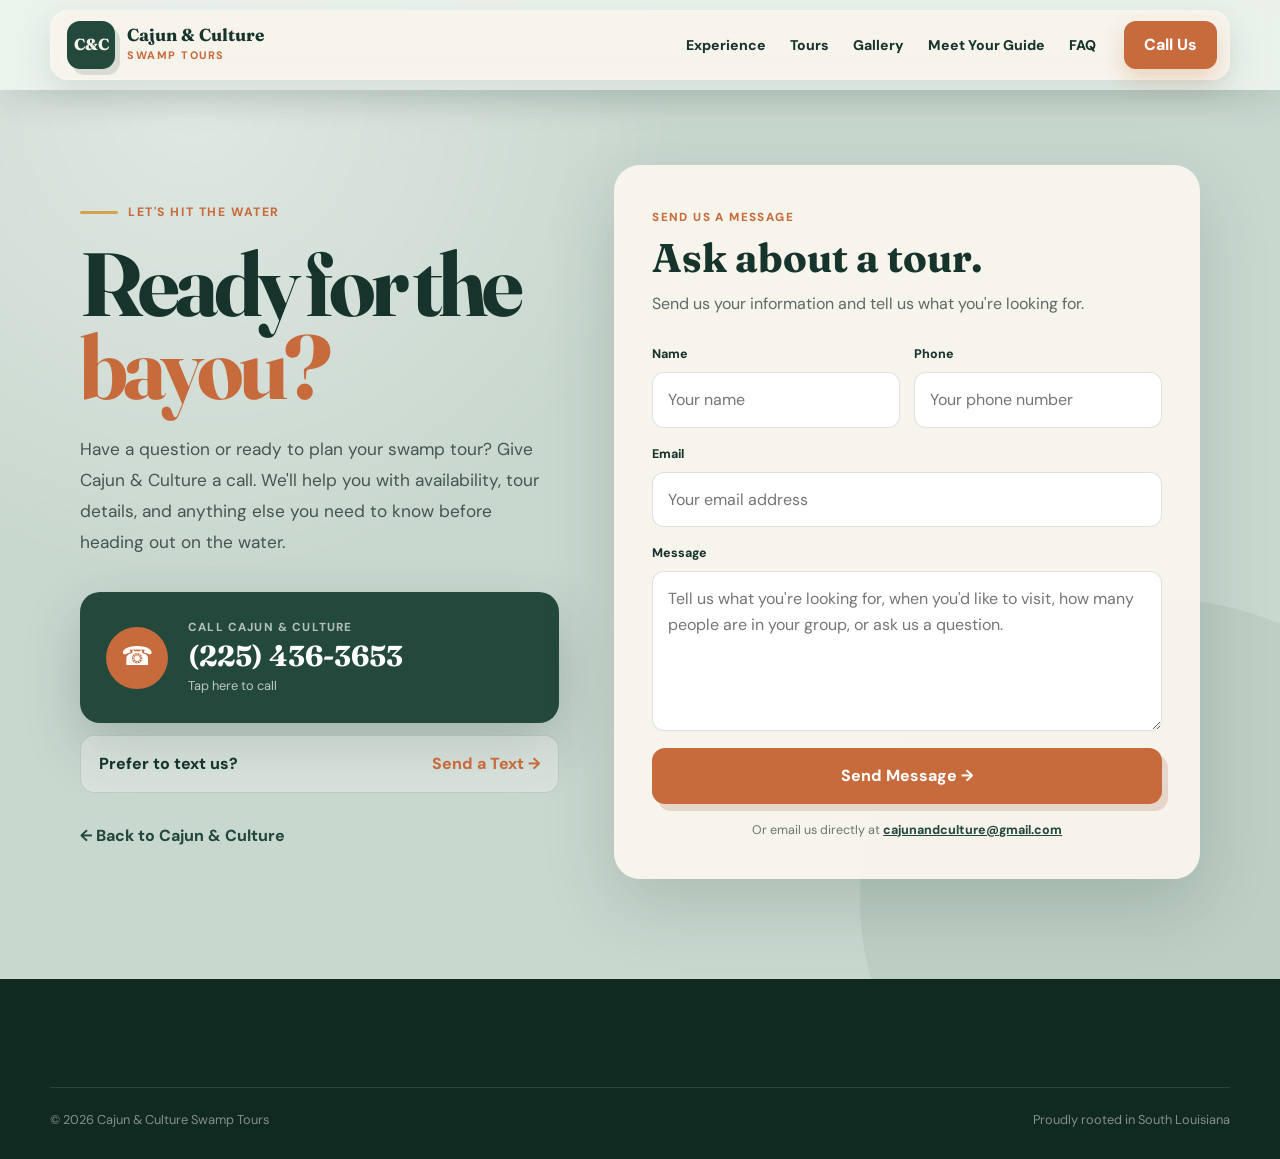
==== contact.html @ 3edf880d "Add contact.html with complete contact page structure This file contains the complete HTML structure" ====
<!DOCTYPE html>
<html lang="en">

<head>

    <meta charset="UTF-8">

    <meta
        name="viewport"
        content="width=device-width, initial-scale=1.0"
    >

    <meta
        name="description"
        content="Contact Cajun & Culture Swamp Tours to plan your South Louisiana swamp tour."
    >

    <meta name="theme-color" content="#cbd8cc">

    <title>Contact | Cajun & Culture Swamp Tours</title>

    <link rel="preconnect" href="https://fonts.googleapis.com">

    <link
        rel="preconnect"
        href="https://fonts.gstatic.com"
        crossorigin
    >

    <link
        href="https://fonts.googleapis.com/css2?family=DM+Sans:wght@400;500;600;700;800&family=Fraunces:opsz,wght@9..144,600;9..144,700;9..144,800&display=swap"
        rel="stylesheet"
    >

    <link rel="stylesheet" href="style.css">


    <style>

        /* =========================
           CONTACT PAGE
        ========================= */

        .contact-page {
            min-height: 100vh;
            padding: 165px 20px 100px;
            position: relative;
            overflow: hidden;

            background:
                radial-gradient(
                    circle at 15% 10%,
                    rgba(255,255,255,.42),
                    transparent 30rem
                ),
                #c9d8cf;
        }


        .contact-page::after {
            content: "";
            position: absolute;
            right: -180px;
            bottom: -220px;

            width: 600px;
            height: 600px;

            border-radius: 50%;

            background:
                rgba(35,72,60,.07);

            pointer-events: none;
        }


        .contact-shell {
            width: min(1120px, 100%);
            margin: auto;

            display: grid;
            grid-template-columns: .9fr 1.1fr;

            gap: 55px;
            align-items: center;

            position: relative;
            z-index: 2;
        }


        /* =========================
           LEFT SIDE
        ========================= */

        .contact-intro {
            max-width: 520px;
        }


        .contact-kicker {
            display: inline-flex;
            align-items: center;
            gap: 10px;

            color: #c86b3c;

            font-size: .76rem;
            font-weight: 800;

            letter-spacing: .13em;
            text-transform: uppercase;
        }


        .contact-kicker::before {
            content: "";

            width: 38px;
            height: 3px;

            border-radius: 999px;

            background: #d6a14d;
        }


        .contact-intro h1 {
            margin-top: 20px;

            color: #17342c;

            font-family: "Fraunces", serif;

            font-size: clamp(
                3.4rem,
                7vw,
                6.5rem
            );

            line-height: .93;

            letter-spacing: -.055em;
        }


        .contact-intro h1 span {
            display: block;

            color: #c86b3c;
        }


        .contact-intro > p {
            margin-top: 25px;

            color: #44564d;

            font-size: 1.08rem;

            line-height: 1.8;
        }



        /* =========================
           CALL CARD
        ========================= */

        .call-card {
            margin-top: 34px;

            padding: 26px;

            display: flex;
            align-items: center;

            gap: 20px;

            border-radius: 20px;

            background: #23483c;

            color: white;

            text-decoration: none;

            box-shadow:
                0 22px 55px
                rgba(23,52,44,.22);

            transition:
                transform .2s ease,
                box-shadow .2s ease;
        }


        .call-card:hover {
            transform: translateY(-4px);

            box-shadow:
                0 28px 65px
                rgba(23,52,44,.28);
        }


        .call-icon {
            width: 62px;
            height: 62px;

            flex: 0 0 62px;

            display: grid;
            place-items: center;

            border-radius: 50%;

            background: #c86b3c;

            font-size: 1.6rem;
        }


        .call-card small {
            display: block;

            color:
                rgba(255,255,255,.65);

            font-size: .73rem;

            font-weight: 800;

            letter-spacing: .1em;

            text-transform: uppercase;
        }


        .call-card strong {
            display: block;

            margin-top: 3px;

            font-family: "Fraunces", serif;

            font-size: 1.8rem;

            line-height: 1.1;
        }


        .call-card .call-note {
            display: block;

            margin-top: 5px;

            color:
                rgba(255,255,255,.7);

            font-size: .8rem;
        }



        /* =========================
           TEXT OPTION
        ========================= */

        .text-link-card {
            margin-top: 12px;

            padding: 15px 18px;

            display: flex;
            justify-content: space-between;
            align-items: center;

            border:
                1px solid
                rgba(35,72,60,.15);

            border-radius: 14px;

            background:
                rgba(255,255,255,.27);

            color: #17342c;

            text-decoration: none;

            font-weight: 800;
        }


        .text-link-card span:last-child {
            color: #c86b3c;
        }



        /* =========================
           FORM CARD
        ========================= */

        .contact-form-card {
            padding: 38px;

            border-radius: 26px;

            background:
                rgba(248,245,237,.97);

            box-shadow:
                0 25px 70px
                rgba(23,52,44,.17);
        }


        .form-kicker {
            color: #c86b3c;

            font-size: .73rem;

            font-weight: 800;

            letter-spacing: .12em;

            text-transform: uppercase;
        }


        .contact-form-card h2 {
            margin-top: 8px;

            color: #17342c;

            font-family: "Fraunces", serif;

            font-size: 2.5rem;

            line-height: 1.05;
        }


        .contact-form-card > p {
            margin-top: 12px;

            color: #5d6a64;

            line-height: 1.65;
        }


        .contact-form {
            margin-top: 28px;

            display: grid;

            gap: 17px;
        }


        .form-row {
            display: grid;

            grid-template-columns:
                repeat(2, 1fr);

            gap: 14px;
        }


        .contact-form label {
            display: grid;

            gap: 7px;
        }


        .contact-form label > span {
            color: #17342c;

            font-size: .78rem;

            font-weight: 800;
        }


        .contact-form input,
        .contact-form textarea {
            width: 100%;

            padding: 14px 15px;

            border:
                1px solid
                rgba(31,41,36,.14);

            border-radius: 12px;

            background: white;

            color: #1f2924;

            outline: none;
        }


        .contact-form textarea {
            min-height: 160px;

            resize: vertical;
        }


        .contact-form input:focus,
        .contact-form textarea:focus {
            border-color: #5f7f70;

            box-shadow:
                0 0 0 3px
                rgba(95,127,112,.12);
        }


        .send-button {
            min-height: 56px;

            padding: 0 24px;

            border: 0;

            border-radius: 13px;

            background: #c86b3c;

            color: white;

            font-weight: 800;

            cursor: pointer;

            box-shadow:
                6px 7px 0
                rgba(146,67,36,.16);

            transition:
                transform .2s ease;
        }


        .send-button:hover {
            transform: translateY(-2px);
        }


        .email-direct {
            text-align: center;

            color: #69766f;

            font-size: .78rem;

            line-height: 1.6;
        }


        .email-direct a {
            color: #23483c;

            font-weight: 800;
        }



        /* =========================
           BACK HOME
        ========================= */

        .back-home {
            margin-top: 30px;

            display: inline-flex;
            align-items: center;

            gap: 8px;

            color: #23483c;

            font-weight: 800;

            text-decoration: none;
        }


        .back-home:hover {
            color: #c86b3c;
        }



        /* =========================
           MOBILE
        ========================= */

        @media (max-width: 850px) {

            .contact-page {
                padding-top: 130px;
            }


            .contact-shell {
                grid-template-columns: 1fr;
            }


            .contact-intro {
                max-width: none;
            }

        }


        @media (max-width: 600px) {

            .contact-page {
                padding:
                    115px 14px
                    70px;
            }


            .contact-intro h1 {
                font-size:
                    clamp(
                        3rem,
                        16vw,
                        4.5rem
                    );
            }


            .call-card {
                padding: 19px;

                gap: 14px;
            }


            .call-icon {
                width: 52px;
                height: 52px;

                flex-basis: 52px;
            }


            .call-card strong {
                font-size: 1.45rem;
            }


            .contact-form-card {
                padding: 25px 20px;
            }


            .contact-form-card h2 {
                font-size: 2rem;
            }


            .form-row {
                grid-template-columns: 1fr;
            }

        }

    </style>

</head>


<body>


    <!-- =========================
         HEADER
    ========================== -->

    <header
        class="site-header scrolled"
        id="siteHeader"
    >

        <div class="nav-wrap">


            <a
                class="brand"
                href="index.html"
                aria-label="Cajun and Culture home"
            >

                <div class="brand-mark">
                    C&C
                </div>


                <div class="brand-copy">

                    <strong>
                        Cajun & Culture
                    </strong>

                    <span>
                        Swamp Tours
                    </span>

                </div>

            </a>



            <nav
                class="desktop-nav"
                aria-label="Main navigation"
            >

                <a href="index.html#experience">
                    Experience
                </a>

                <a href="index.html#tours">
                    Tours
                </a>

                <a href="index.html#gallery">
                    Gallery
                </a>

                <a href="index.html#guide">
                    Meet Your Guide
                </a>

                <a href="index.html#faq">
                    FAQ
                </a>

            </nav>



            <a
                class="nav-book-button"
                href="tel:+12254363653"
            >
                Call Us
            </a>



            <button
                class="menu-button"
                id="menuButton"
                type="button"
                aria-label="Open navigation menu"
                aria-expanded="false"
                aria-controls="mobileMenu"
            >

                <span></span>
                <span></span>
                <span></span>

            </button>


        </div>



        <div
            class="mobile-menu"
            id="mobileMenu"
        >

            <a href="index.html">
                Home
            </a>

            <a href="index.html#experience">
                Experience
            </a>

            <a href="index.html#tours">
                Tours
            </a>

            <a href="index.html#gallery">
                Gallery
            </a>

            <a href="index.html#faq">
                FAQ
            </a>

            <a
                class="mobile-book-button"
                href="tel:+12254363653"
            >
                Call (225) 436-3653
            </a>

        </div>


    </header>



    <!-- =========================
         CONTACT PAGE
    ========================== -->

    <main class="contact-page">


        <div class="contact-shell">


            <!-- =========================
                 LEFT SIDE
            ========================== -->

            <section class="contact-intro">


                <span class="contact-kicker">
                    Let's hit the water
                </span>


                <h1>

                    Ready for the

                    <span>
                        bayou?
                    </span>

                </h1>


                <p>

                    Have a question or ready to plan your swamp tour?
                    Give Cajun & Culture a call. We'll help you with
                    availability, tour details, and anything else you
                    need to know before heading out on the water.

                </p>



                <!-- MAIN PHONE BUTTON -->

                <a
                    class="call-card"
                    href="tel:+12254363653"
                >

                    <div class="call-icon">
                        ☎
                    </div>


                    <div>

                        <small>
                            Call Cajun & Culture
                        </small>

                        <strong>
                            (225) 436-3653
                        </strong>

                        <span class="call-note">
                            Tap here to call
                        </span>

                    </div>

                </a>



                <!-- TEXT BUTTON -->

                <a
                    class="text-link-card"
                    href="sms:+12254363653"
                >

                    <span>
                        Prefer to text us?
                    </span>

                    <span>
                        Send a Text →
                    </span>

                </a>



                <a
                    class="back-home"
                    href="index.html"
                >

                    ← Back to Cajun & Culture

                </a>


            </section>



            <!-- =========================
                 EMAIL FORM
            ========================== -->

            <section class="contact-form-card">


                <span class="form-kicker">
                    Send us a message
                </span>


                <h2>
                    Ask about a tour.
                </h2>


                <p>

                    Send us your information and tell us what
                    you're looking for.

                </p>



                <form
                    class="contact-form"
                    id="contactForm"
                >


                    <div class="form-row">


                        <label>

                            <span>
                                Name
                            </span>

                            <input
                                type="text"
                                id="contactName"
                                name="name"
                                autocomplete="name"
                                placeholder="Your name"
                                required
                            >

                        </label>



                        <label>

                            <span>
                                Phone
                            </span>

                            <input
                                type="tel"
                                id="contactPhone"
                                name="phone"
                                autocomplete="tel"
                                placeholder="Your phone number"
                            >

                        </label>


                    </div>



                    <label>

                        <span>
                            Email
                        </span>

                        <input
                            type="email"
                            id="contactEmail"
                            name="email"
                            autocomplete="email"
                            placeholder="Your email address"
                            required
                        >

                    </label>



                    <label>

                        <span>
                            Message
                        </span>

                        <textarea
                            id="contactMessage"
                            name="message"
                            placeholder="Tell us what you're looking for, when you'd like to visit, how many people are in your group, or ask us a question."
                            required
                        ></textarea>

                    </label>



                    <button
                        class="send-button"
                        type="submit"
                    >
                        Send Message →
                    </button>



                    <p class="email-direct">

                        Or email us directly at

                        <a href="mailto:cajunandculture@gmail.com">
                            cajunandculture@gmail.com
                        </a>

                    </p>


                </form>


            </section>


        </div>


    </main>



    <!-- =========================
         FOOTER
    ========================== -->

    <footer class="site-footer">


        <div class="footer-bottom">


            <span>

                ©

                <span id="currentYear">
                    2026
                </span>

                Cajun & Culture Swamp Tours

            </span>


            <span>
                Proudly rooted in South Louisiana
            </span>


        </div>


    </footer>



    <!-- =========================
         JAVASCRIPT
    ========================== -->

    <script>

        document.addEventListener(
            "DOMContentLoaded",
            function () {


                /* CURRENT YEAR */

                const year =
                    document.getElementById(
                        "currentYear"
                    );

                if (year) {

                    year.textContent =
                        new Date().getFullYear();

                }



                /* MOBILE MENU */

                const menuButton =
                    document.getElementById(
                        "menuButton"
                    );

                const mobileMenu =
                    document.getElementById(
                        "mobileMenu"
                    );


                if (
                    menuButton &&
                    mobileMenu
                ) {

                    menuButton.addEventListener(
                        "click",
                        function () {

                            const open =
                                mobileMenu
                                    .classList
                                    .contains("open");


                            mobileMenu
                                .classList
                                .toggle(
                                    "open",
                                    !open
                                );


                            menuButton
                                .classList
                                .toggle(
                                    "active",
                                    !open
                                );


                            menuButton
                                .setAttribute(
                                    "aria-expanded",
                                    String(!open)
                                );

                        }
                    );

                }



                /* EMAIL MESSAGE FORM */

                const form =
                    document.getElementById(
                        "contactForm"
                    );


                if (form) {

                    form.addEventListener(
                        "submit",
                        function (event) {

                            event.preventDefault();


                            const name =
                                document
                                    .getElementById(
                                        "contactName"
                                    )
                                    .value
                                    .trim();


                            const phone =
                                document
                                    .getElementById(
                                        "contactPhone"
                                    )
                                    .value
                                    .trim();


                            const email =
                                document
                                    .getElementById(
                                        "contactEmail"
                                    )
                                    .value
                                    .trim();


                            const message =
                                document
                                    .getElementById(
                                        "contactMessage"
                                    )
                                    .value
                                    .trim();



                            const subject =
                                "Cajun & Culture Tour Inquiry";


                            const body =
`Hi Cajun & Culture,

My name is ${name}.

Phone: ${phone || "Not provided"}
Email: ${email}

Message:
${message}`;



                            const mailto =
                                "mailto:cajunandculture@gmail.com" +
                                "?subject=" +
                                encodeURIComponent(subject) +
                                "&body=" +
                                encodeURIComponent(body);


                            window.location.href =
                                mailto;

                        }
                    );

                }


            }
        );

    </script>


</body>

</html>
---- style.css ----
:root {
    --water: #c9d8cf;
    --water-soft: #dfe8e2;
    --water-deep: #9db4a8;
    --green: #23483c;
    --green-dark: #17342c;
    --green-light: #5f7f70;
    --cream: #f6f2e7;
    --sand: #e7dcc3;
    --gold: #d6a14d;
    --orange: #c86b3c;
    --ink: #1f2924;
    --muted: #5d6a64;
    --white: #ffffff;
    --line: rgba(31, 41, 36, 0.13);
    --shadow: 0 24px 70px rgba(23, 52, 44, 0.16);
    --shell: min(1180px, calc(100% - 40px));
}

* {
    box-sizing: border-box;
    margin: 0;
    padding: 0;
}

html {
    scroll-behavior: smooth;
    background: var(--water);
}

body {
    min-height: 100vh;
    overflow-x: hidden;
    background: var(--water);
    color: var(--ink);
    font-family: "DM Sans", sans-serif;
    line-height: 1.6;
}

body.menu-open,
body.lightbox-open {
    overflow: hidden;
}

img {
    display: block;
    max-width: 100%;
}

a {
    color: inherit;
}

button,
input,
select,
textarea {
    font: inherit;
}

button {
    color: inherit;
}

.page-loader {
    position: fixed;
    inset: 0;
    z-index: 9999;
    display: grid;
    place-items: center;
    background: var(--green-dark);
    transition: opacity .45s ease, visibility .45s ease;
}

.page-loader.hidden {
    opacity: 0;
    visibility: hidden;
}

.loader-mark {
    width: 88px;
    height: 88px;
    display: grid;
    place-items: center;
    border: 2px solid rgba(255,255,255,.25);
    border-radius: 50%;
    color: var(--cream);
    font-family: "Fraunces", serif;
    font-size: 1.35rem;
    animation: loaderPulse 1.2s ease-in-out infinite alternate;
}

@keyframes loaderPulse {
    from { transform: scale(.92); opacity: .55; }
    to { transform: scale(1.05); opacity: 1; }
}

.site-header {
    position: fixed;
    inset: 0 0 auto;
    z-index: 1000;
    padding: 18px 0;
    transition: background .25s ease, box-shadow .25s ease, padding .25s ease;
}

.site-header.scrolled {
    padding: 10px 0;
    background: rgba(238, 245, 240, .88);
    backdrop-filter: blur(18px);
    box-shadow: 0 10px 35px rgba(24, 55, 45, .12);
}

.nav-wrap {
    width: var(--shell);
    min-height: 70px;
    margin: auto;
    padding: 10px 12px 10px 16px;
    display: flex;
    align-items: center;
    gap: 28px;
    border: 1px solid rgba(255,255,255,.25);
    border-radius: 18px;
    background: rgba(247, 244, 235, .87);
    backdrop-filter: blur(14px);
    box-shadow: 0 12px 35px rgba(23, 52, 44, .12);
}

.brand {
    display: inline-flex;
    align-items: center;
    gap: 12px;
    flex: 0 0 auto;
    text-decoration: none;
}

.brand-mark {
    width: 48px;
    height: 48px;
    display: grid;
    place-items: center;
    border-radius: 13px;
    background: var(--green);
    color: var(--cream);
    font-family: "Fraunces", serif;
    font-weight: 800;
    box-shadow: 5px 6px 0 rgba(35,72,60,.14);
}

.brand-copy strong,
.brand-copy span {
    display: block;
}

.brand-copy strong {
    color: var(--green-dark);
    font-family: "Fraunces", serif;
    font-size: 1.08rem;
    line-height: 1;
}

.brand-copy span {
    margin-top: 4px;
    color: var(--orange);
    font-size: .68rem;
    font-weight: 800;
    letter-spacing: .14em;
    text-transform: uppercase;
}

.desktop-nav {
    margin-left: auto;
    display: flex;
    align-items: center;
    gap: 24px;
}

.desktop-nav a {
    color: var(--green-dark);
    text-decoration: none;
    font-size: .88rem;
    font-weight: 800;
}

.desktop-nav a:hover {
    color: var(--orange);
}

.nav-book-button {
    min-height: 48px;
    padding: 0 20px;
    display: inline-flex;
    align-items: center;
    justify-content: center;
    border-radius: 12px;
    background: var(--orange);
    color: var(--white);
    text-decoration: none;
    font-weight: 800;
    box-shadow: 0 10px 22px rgba(200,107,60,.24);
}

.menu-button {
    display: none;
    width: 46px;
    height: 46px;
    margin-left: auto;
    border: 0;
    border-radius: 12px;
    background: var(--green);
    cursor: pointer;
}

.menu-button span {
    width: 20px;
    height: 2px;
    display: block;
    margin: 4px auto;
    background: white;
    transition: transform .2s ease, opacity .2s ease;
}

.menu-button.active span:nth-child(1) {
    transform: translateY(6px) rotate(45deg);
}

.menu-button.active span:nth-child(2) {
    opacity: 0;
}

.menu-button.active span:nth-child(3) {
    transform: translateY(-6px) rotate(-45deg);
}

.mobile-menu {
    position: fixed;
    top: 98px;
    left: 20px;
    right: 20px;
    z-index: 999;
    display: none;
    padding: 12px;
    border-radius: 18px;
    background: rgba(246,242,231,.98);
    box-shadow: var(--shadow);
}

.mobile-menu.open {
    display: grid;
}

.mobile-menu a {
    padding: 14px 16px;
    border-radius: 10px;
    color: var(--green-dark);
    text-decoration: none;
    font-weight: 800;
}

.mobile-menu a:hover {
    background: var(--water-soft);
}

.mobile-book-button {
    margin-top: 8px;
    background: var(--orange);
    color: white !important;
    text-align: center;
}

.hero {
    position: relative;
    min-height: 900px;
    padding: 160px 0 110px;
    display: flex;
    align-items: center;
    overflow: hidden;
    isolation: isolate;
}

.hero-background,
.hero-shade,
.hero-water-glow {
    position: absolute;
    inset: 0;
}

.hero-background {
    z-index: -4;
    background: url("swamp-hero.jpg") center / cover no-repeat;
    transform: scale(1.03);
}

.hero-shade {
    z-index: -3;
    background:
        linear-gradient(90deg,
            rgba(207, 222, 213, .98) 0%,
            rgba(207, 222, 213, .94) 39%,
            rgba(207, 222, 213, .38) 69%,
            rgba(23,52,44,.18) 100%),
        linear-gradient(180deg, rgba(0,0,0,.03), rgba(23,52,44,.24));
}

.hero-water-glow {
    z-index: -2;
    background:
        radial-gradient(circle at 15% 22%, rgba(255,255,255,.35), transparent 24rem),
        linear-gradient(to bottom, transparent 75%, var(--water));
}

.hero-inner {
    width: var(--shell);
    margin: auto;
    display: grid;
    grid-template-columns: 1.08fr .92fr;
    align-items: center;
    gap: 64px;
}

.hero-content {
    max-width: 720px;
}

.hero-eyebrow,
.section-kicker,
.mini-kicker,
.card-kicker,
.booking-card-kicker {
    display: inline-flex;
    align-items: center;
    gap: 10px;
    color: var(--orange);
    font-size: .76rem;
    font-weight: 800;
    letter-spacing: .13em;
    text-transform: uppercase;
}

.eyebrow-line {
    width: 38px;
    height: 3px;
    border-radius: 99px;
    background: var(--gold);
}

.hero-title {
    margin-top: 22px;
    max-width: 760px;
    color: var(--green-dark);
    font-family: "Fraunces", serif;
    font-size: clamp(4.3rem, 7vw, 7.6rem);
    line-height: .9;
    letter-spacing: -.055em;
}

.hero-title span {
    display: block;
    color: var(--orange);
}

.hero-description {
    max-width: 650px;
    margin-top: 28px;
    color: #364a41;
    font-size: 1.12rem;
    line-height: 1.8;
}

.hero-actions {
    margin-top: 32px;
    display: flex;
    flex-wrap: wrap;
    gap: 13px;
}

.button {
    min-height: 56px;
    padding: 0 26px;
    display: inline-flex;
    align-items: center;
    justify-content: center;
    gap: 10px;
    border-radius: 13px;
    text-decoration: none;
    font-weight: 800;
    transition: transform .2s ease, box-shadow .2s ease, background .2s ease;
}

.button:hover {
    transform: translateY(-3px);
}

.button-primary {
    background: var(--orange);
    color: var(--white);
    box-shadow: 7px 8px 0 rgba(146,67,36,.18);
}

.button-ghost {
    border: 2px solid var(--green);
    background: rgba(255,255,255,.25);
    color: var(--green-dark);
}

.hero-details {
    margin-top: 34px;
    display: flex;
    flex-wrap: wrap;
    gap: 22px;
}

.hero-detail {
    display: flex;
    align-items: center;
    gap: 10px;
}

.hero-detail-icon {
    width: 36px;
    height: 36px;
    display: grid;
    place-items: center;
    border-radius: 50%;
    background: rgba(35,72,60,.11);
    color: var(--green);
    font-weight: 900;
}

.hero-detail strong,
.hero-detail small {
    display: block;
}

.hero-detail strong {
    color: var(--green-dark);
    font-size: .9rem;
}

.hero-detail small {
    color: var(--muted);
    font-size: .74rem;
}

.hero-booking-card {
    max-width: 470px;
    margin-left: auto;
    padding: 14px;
    border-radius: 24px;
    background: rgba(248,245,237,.95);
    box-shadow: var(--shadow);
    transform: rotate(1.4deg);
}

.hero-card-photo {
    position: relative;
    height: 370px;
    overflow: hidden;
    border-radius: 18px;
    background: url("tour-boat.jpg") center / cover no-repeat;
}

.photo-label {
    position: absolute;
    left: 16px;
    top: 16px;
    padding: 8px 12px;
    border-radius: 999px;
    background: rgba(23,52,44,.82);
    color: white;
    font-size: .72rem;
    font-weight: 800;
    text-transform: uppercase;
    letter-spacing: .08em;
}

.hero-card-body {
    padding: 22px 10px 8px;
}

.hero-card-body h2 {
    margin-top: 8px;
    color: var(--green-dark);
    font-family: "Fraunces", serif;
    font-size: 2rem;
    line-height: 1.05;
}

.hero-card-body p {
    margin-top: 10px;
    color: var(--muted);
}

.hero-card-body a,
.text-link {
    margin-top: 18px;
    display: inline-flex;
    gap: 8px;
    align-items: center;
    color: var(--green-dark);
    font-weight: 800;
    text-decoration: none;
}

.scroll-prompt {
    position: absolute;
    left: 50%;
    bottom: 32px;
    transform: translateX(-50%);
    display: grid;
    justify-items: center;
    gap: 7px;
    color: var(--green-dark);
    text-decoration: none;
    font-size: .75rem;
    font-weight: 800;
    letter-spacing: .1em;
    text-transform: uppercase;
}

.scroll-prompt i {
    width: 2px;
    height: 36px;
    background: var(--green);
    animation: scrollLine 1.5s ease-in-out infinite;
}

@keyframes scrollLine {
    0%,100% { transform: scaleY(.4); opacity: .35; }
    50% { transform: scaleY(1); opacity: 1; }
}

.floating-facts {
    position: relative;
    z-index: 5;
    margin-top: -42px;
}

.floating-facts-inner {
    width: min(1120px, calc(100% - 40px));
    margin: auto;
    padding: 26px;
    display: grid;
    grid-template-columns: repeat(4, 1fr);
    gap: 16px;
    border-radius: 22px;
    background: var(--green);
    color: white;
    box-shadow: var(--shadow);
}

.fact-item {
    display: flex;
    gap: 12px;
    padding: 6px 18px;
    border-right: 1px solid rgba(255,255,255,.16);
}

.fact-item:last-child {
    border-right: 0;
}

.fact-number {
    color: var(--gold);
    font-size: .72rem;
    font-weight: 900;
}

.fact-item strong {
    display: block;
    font-size: .92rem;
}

.fact-item p {
    margin-top: 4px;
    color: rgba(255,255,255,.66);
    font-size: .77rem;
    line-height: 1.45;
}

.section {
    padding: 110px 0;
}

.section-shell {
    width: var(--shell);
    margin: auto;
}

.intro-heading,
.gallery-heading {
    display: grid;
    grid-template-columns: 1.08fr .92fr;
    gap: 70px;
    align-items: end;
}

.intro-heading h2,
.section-heading h2,
.story-banner-copy h2,
.guide-copy h2,
.planning-copy h2,
.faq-heading h2,
.booking-copy h2,
.gallery-heading h2 {
    margin-top: 12px;
    color: var(--green-dark);
    font-family: "Fraunces", serif;
    font-size: clamp(2.8rem, 5vw, 5rem);
    line-height: 1;
    letter-spacing: -.04em;
}

.intro-heading p,
.gallery-heading p,
.section-heading p,
.guide-copy > p,
.planning-copy > p,
.faq-heading p {
    color: var(--muted);
    font-size: 1.04rem;
    line-height: 1.8;
}

.experience-grid {
    margin-top: 52px;
    display: grid;
    grid-template-columns: 1.2fr .8fr .8fr;
    gap: 20px;
}

.experience-card {
    min-height: 430px;
    overflow: hidden;
    border-radius: 22px;
    background: var(--cream);
    box-shadow: var(--shadow);
}

.experience-card-large {
    min-height: 520px;
}

.experience-image {
    height: 67%;
    min-height: 270px;
    background-position: center;
    background-size: cover;
}

.experience-image-cypress {
    background-image: url("cypress-water.jpg");
}

.experience-image-wildlife {
    background-image: url("alligator.jpg");
}

.experience-image-people {
    background-image: url("guests-on-boat.jpg");
}

.experience-card-content {
    padding: 24px;
    display: flex;
    gap: 18px;
}

.experience-number {
    color: var(--orange);
    font-size: .75rem;
    font-weight: 900;
}

.experience-card h3 {
    margin-top: 6px;
    color: var(--green-dark);
    font-family: "Fraunces", serif;
    font-size: 1.8rem;
}

.experience-card p {
    margin-top: 8px;
    color: var(--muted);
    line-height: 1.65;
}

.story-banner {
    position: relative;
    min-height: 620px;
    display: flex;
    align-items: center;
    overflow: hidden;
}

.story-banner-background,
.booking-background {
    position: absolute;
    inset: 0;
    background:
        linear-gradient(90deg, rgba(22,52,43,.94), rgba(22,52,43,.68)),
        url("bayou-wide.jpg") center / cover no-repeat;
}

.story-banner-inner,
.booking-grid {
    position: relative;
    z-index: 2;
}

.story-banner-inner {
    display: grid;
    grid-template-columns: 1fr .9fr;
    gap: 80px;
    align-items: center;
}

.section-kicker.light,
.text-link.light {
    color: var(--gold);
}

.story-banner-copy h2 {
    color: white;
}

.story-banner-copy p {
    max-width: 650px;
    margin-top: 20px;
    color: rgba(255,255,255,.75);
    font-size: 1.07rem;
}

.story-quote {
    padding: 36px;
    border: 1px solid rgba(255,255,255,.14);
    border-radius: 24px;
    background: rgba(255,255,255,.08);
    backdrop-filter: blur(12px);
    color: white;
}

.quote-mark {
    color: var(--gold);
    font-family: "Fraunces", serif;
    font-size: 5rem;
    line-height: .6;
}

.story-quote blockquote {
    font-family: "Fraunces", serif;
    font-size: 2rem;
    line-height: 1.25;
}

.quote-caption {
    display: block;
    margin-top: 18px;
    color: rgba(255,255,255,.62);
}

.tours-section,
.reviews-section,
.faq-section {
    background: var(--water-soft);
}

.section-heading.centered {
    max-width: 790px;
    margin: auto;
    text-align: center;
}

.tour-card-grid {
    margin-top: 52px;
    display: grid;
    grid-template-columns: repeat(2, 1fr);
    gap: 24px;
}

.tour-option {
    overflow: hidden;
    border-radius: 24px;
    background: var(--cream);
    box-shadow: var(--shadow);
}

.tour-option.featured {
    transform: translateY(-12px);
}

.tour-option-image {
    position: relative;
    height: 320px;
    background-position: center;
    background-size: cover;
}

.tour-option-standard {
    background-image: url("tour-boat.jpg");
}

.tour-option-private {
    background-image: url("sunset-swamp.jpg");
}

.tour-badge {
    position: absolute;
    left: 18px;
    top: 18px;
    padding: 8px 11px;
    border-radius: 999px;
    background: var(--orange);
    color: white;
    font-size: .69rem;
    font-weight: 900;
    text-transform: uppercase;
    letter-spacing: .08em;
}

.tour-option-body {
    padding: 28px;
}

.tour-option-heading {
    display: flex;
    justify-content: space-between;
    gap: 20px;
}

.tour-option h3 {
    margin-top: 6px;
    color: var(--green-dark);
    font-family: "Fraunces", serif;
    font-size: 2rem;
}

.tour-time {
    height: max-content;
    padding: 7px 10px;
    border-radius: 9px;
    background: var(--water);
    color: var(--green-dark);
    font-size: .72rem;
    font-weight: 900;
}

.tour-option-body > p {
    margin-top: 14px;
    color: var(--muted);
}

.tour-features {
    margin: 20px 0 0;
    display: grid;
    gap: 10px;
    list-style: none;
}

.tour-features li::before {
    content: "✓";
    margin-right: 9px;
    color: var(--orange);
    font-weight: 900;
}

.tour-option-footer {
    margin-top: 24px;
    padding-top: 18px;
    display: flex;
    justify-content: space-between;
    gap: 20px;
    border-top: 1px solid var(--line);
    color: var(--muted);
    font-size: .86rem;
}

.tour-option-footer a {
    color: var(--green-dark);
    text-decoration: none;
    font-weight: 900;
}

.gallery-grid {
    margin-top: 48px;
    display: grid;
    grid-template-columns: repeat(4, 1fr);
    grid-auto-rows: 220px;
    gap: 16px;
}

.gallery-item {
    position: relative;
    overflow: hidden;
    border: 0;
    border-radius: 18px;
    background: #aaa;
    cursor: pointer;
}

.gallery-item-wide {
    grid-column: span 2;
}

.gallery-item-tall {
    grid-row: span 2;
}

.gallery-item img {
    width: 100%;
    height: 100%;
    object-fit: cover;
    transition: transform .45s ease;
}

.gallery-item:hover img {
    transform: scale(1.06);
}

.gallery-item span {
    position: absolute;
    left: 14px;
    bottom: 14px;
    padding: 7px 10px;
    border-radius: 999px;
    background: rgba(22,52,43,.78);
    color: white;
    font-size: .72rem;
    font-weight: 800;
}

.guide-grid,
.planning-grid,
.faq-grid,
.booking-grid {
    display: grid;
    grid-template-columns: .92fr 1.08fr;
    gap: 72px;
    align-items: center;
}

.guide-photo-wrap {
    position: relative;
}

.guide-photo {
    overflow: hidden;
    border-radius: 26px;
    background: var(--green);
    box-shadow: var(--shadow);
}

.guide-photo img {
    width: 100%;
    height: 620px;
    object-fit: cover;
}

.guide-photo-tag {
    position: absolute;
    right: -24px;
    bottom: 28px;
    padding: 17px 20px;
    border-radius: 15px;
    background: var(--orange);
    color: white;
    box-shadow: var(--shadow);
}

.guide-photo-tag span,
.guide-photo-tag strong {
    display: block;
}

.guide-photo-tag span {
    font-size: .68rem;
    text-transform: uppercase;
    letter-spacing: .1em;
}

.guide-copy > p {
    margin-top: 18px;
}

.guide-values {
    margin-top: 28px;
    display: grid;
    gap: 14px;
}

.guide-value {
    padding: 16px;
    display: flex;
    gap: 15px;
    border: 1px solid var(--line);
    border-radius: 14px;
    background: rgba(255,255,255,.28);
}

.guide-value > span {
    color: var(--orange);
    font-size: .75rem;
    font-weight: 900;
}

.guide-value strong {
    color: var(--green-dark);
}

.guide-value p {
    color: var(--muted);
    font-size: .88rem;
}

.reviews-grid {
    margin-top: 50px;
    display: grid;
    grid-template-columns: repeat(3, 1fr);
    gap: 20px;
}

.review-card {
    padding: 28px;
    border: 1px solid var(--line);
    border-radius: 20px;
    background: var(--cream);
    box-shadow: 5px 7px 0 rgba(35,72,60,.08);
}

.review-card-featured {
    transform: translateY(-14px);
    background: var(--green);
    color: white;
}

.review-stars {
    color: var(--gold);
    letter-spacing: .08em;
}

.review-card blockquote {
    margin-top: 18px;
    font-family: "Fraunces", serif;
    font-size: 1.4rem;
    line-height: 1.45;
}

.review-author {
    margin-top: 24px;
    display: flex;
    align-items: center;
    gap: 12px;
}

.review-avatar {
    width: 42px;
    height: 42px;
    display: grid;
    place-items: center;
    border-radius: 50%;
    background: var(--water);
    color: var(--green-dark);
    font-weight: 900;
}

.review-author strong,
.review-author small {
    display: block;
}

.review-author small {
    color: var(--muted);
}

.review-card-featured .review-author small {
    color: rgba(255,255,255,.62);
}

.planning-cards {
    display: grid;
    grid-template-columns: repeat(2, 1fr);
    gap: 16px;
}

.planning-card {
    padding: 22px;
    border-radius: 18px;
    background: var(--cream);
    box-shadow: var(--shadow);
}

.planning-icon {
    width: 42px;
    height: 42px;
    display: grid;
    place-items: center;
    border-radius: 50%;
    background: var(--water);
    color: var(--green-dark);
    font-weight: 900;
}

.planning-card h3 {
    margin-top: 14px;
    color: var(--green-dark);
}

.planning-card p {
    margin-top: 8px;
    color: var(--muted);
    font-size: .9rem;
}

.faq-grid {
    align-items: start;
}

.faq-list {
    display: grid;
    gap: 12px;
}

.faq-item {
    overflow: hidden;
    border: 1px solid var(--line);
    border-radius: 16px;
    background: var(--cream);
}

.faq-question {
    width: 100%;
    padding: 20px 22px;
    display: flex;
    align-items: center;
    justify-content: space-between;
    gap: 20px;
    border: 0;
    background: transparent;
    color: var(--green-dark);
    text-align: left;
    font-weight: 900;
    cursor: pointer;
}

.faq-question i {
    font-style: normal;
    font-size: 1.4rem;
}

.faq-answer {
    max-height: 0;
    overflow: hidden;
    transition: max-height .3s ease;
}

.faq-answer p {
    padding: 0 22px 22px;
    color: var(--muted);
}

.faq-item.open .faq-answer {
    max-height: 220px;
}

.booking-section {
    position: relative;
    padding: 110px 0;
    overflow: hidden;
}

.booking-background {
    background:
        linear-gradient(90deg, rgba(22,52,43,.96), rgba(22,52,43,.74)),
        url("dock.jpg") center / cover no-repeat;
}

.booking-copy h2 {
    color: white;
}

.booking-copy > p {
    margin-top: 20px;
    color: rgba(255,255,255,.74);
    font-size: 1.06rem;
}

.booking-contact-list {
    margin-top: 28px;
    display: grid;
    gap: 12px;
}

.booking-contact-list a {
    width: fit-content;
    color: white;
    text-decoration: none;
    font-weight: 800;
}

.booking-contact-list span {
    display: inline-block;
    min-width: 62px;
    color: var(--gold);
    font-size: .73rem;
    text-transform: uppercase;
    letter-spacing: .1em;
}

.booking-card {
    padding: 32px;
    border-radius: 24px;
    background: rgba(248,245,237,.97);
    box-shadow: var(--shadow);
}

.booking-card h3 {
    margin-top: 8px;
    color: var(--green-dark);
    font-family: "Fraunces", serif;
    font-size: 2rem;
}

.booking-form {
    margin-top: 24px;
    display: grid;
    gap: 15px;
}

.form-row {
    display: grid;
    grid-template-columns: repeat(2, 1fr);
    gap: 14px;
}

.booking-form label {
    display: grid;
    gap: 7px;
}

.booking-form label > span {
    color: var(--green-dark);
    font-size: .78rem;
    font-weight: 900;
}

.booking-form input,
.booking-form select,
.booking-form textarea {
    width: 100%;
    border: 1px solid var(--line);
    border-radius: 12px;
    background: white;
    padding: 13px 14px;
    color: var(--ink);
    outline: none;
}

.booking-form input:focus,
.booking-form select:focus,
.booking-form textarea:focus {
    border-color: var(--green-light);
    box-shadow: 0 0 0 3px rgba(95,127,112,.12);
}

.form-submit {
    min-height: 54px;
    border: 0;
    border-radius: 12px;
    background: var(--orange);
    color: white;
    font-weight: 900;
    cursor: pointer;
}

.form-note {
    color: var(--muted);
    font-size: .76rem;
    text-align: center;
}

.site-footer {
    padding: 64px 0 28px;
    background: #102a22;
    color: white;
}

.footer-main {
    width: var(--shell);
    margin: auto;
    display: grid;
    grid-template-columns: 1.4fr repeat(3, .7fr);
    gap: 48px;
}

.footer-brand .brand-copy strong {
    color: white;
}

.footer-brand-column p {
    max-width: 420px;
    margin-top: 18px;
    color: rgba(255,255,255,.62);
}

.footer-socials {
    margin-top: 20px;
    display: flex;
    gap: 10px;
}

.footer-socials a {
    width: 38px;
    height: 38px;
    display: grid;
    place-items: center;
    border: 1px solid rgba(255,255,255,.15);
    border-radius: 50%;
    text-decoration: none;
}

.footer-column {
    display: grid;
    align-content: start;
    gap: 11px;
}

.footer-column h3 {
    margin-bottom: 5px;
    color: var(--gold);
    font-size: .82rem;
    text-transform: uppercase;
    letter-spacing: .12em;
}

.footer-column a,
.footer-column span {
    color: rgba(255,255,255,.7);
    text-decoration: none;
    font-size: .88rem;
}

.footer-bottom {
    width: var(--shell);
    margin: 44px auto 0;
    padding-top: 22px;
    display: flex;
    justify-content: space-between;
    gap: 20px;
    border-top: 1px solid rgba(255,255,255,.12);
    color: rgba(255,255,255,.48);
    font-size: .8rem;
}

.floating-book-button {
    position: fixed;
    right: 22px;
    bottom: 22px;
    z-index: 900;
    min-height: 50px;
    padding: 0 19px;
    border: 0;
    border-radius: 999px;
    background: var(--orange);
    color: white;
    font-weight: 900;
    box-shadow: 0 14px 30px rgba(100,45,26,.28);
    cursor: pointer;
    transform: translateY(90px);
    opacity: 0;
    transition: .25s ease;
}

.floating-book-button.visible {
    transform: translateY(0);
    opacity: 1;
}

.image-lightbox {
    position: fixed;
    inset: 0;
    z-index: 5000;
    display: none;
    place-items: center;
    padding: 28px;
    background: rgba(8,19,15,.92);
}

.image-lightbox.open {
    display: grid;
}

.image-lightbox img {
    max-width: min(1100px, 92vw);
    max-height: 84vh;
    border-radius: 18px;
    object-fit: contain;
    box-shadow: 0 28px 80px rgba(0,0,0,.45);
}

.lightbox-close {
    position: absolute;
    top: 20px;
    right: 24px;
    width: 46px;
    height: 46px;
    border: 1px solid rgba(255,255,255,.2);
    border-radius: 50%;
    background: rgba(255,255,255,.08);
    color: white;
    font-size: 2rem;
    cursor: pointer;
}

.reveal {
    opacity: 0;
    transform: translateY(24px);
    transition: opacity .7s ease, transform .7s ease;
}

.reveal.visible {
    opacity: 1;
    transform: translateY(0);
}

@media (max-width: 1080px) {
    .desktop-nav,
    .nav-book-button {
        display: none;
    }

    .menu-button {
        display: block;
    }

    .hero-inner,
    .intro-heading,
    .gallery-heading,
    .story-banner-inner,
    .guide-grid,
    .planning-grid,
    .faq-grid,
    .booking-grid {
        grid-template-columns: 1fr;
    }

    .hero-booking-card {
        max-width: 620px;
        margin: 0;
        transform: none;
    }

    .floating-facts-inner {
        grid-template-columns: repeat(2, 1fr);
    }

    .fact-item:nth-child(2) {
        border-right: 0;
    }

    .experience-grid {
        grid-template-columns: 1fr 1fr;
    }

    .experience-card-large {
        grid-column: span 2;
    }

    .gallery-grid {
        grid-template-columns: repeat(2, 1fr);
    }

    .footer-main {
        grid-template-columns: 1.2fr 1fr 1fr;
    }

    .footer-column:last-child {
        grid-column: 2 / 4;
    }
}

@media (max-width: 720px) {
    :root {
        --shell: calc(100% - 28px);
    }

    .site-header {
        padding-top: 10px;
    }

    .nav-wrap {
        min-height: 62px;
    }

    .brand-mark {
        width: 42px;
        height: 42px;
    }

    .brand-copy strong {
        font-size: .96rem;
    }

    .brand-copy span {
        font-size: .58rem;
    }

    .mobile-menu {
        top: 83px;
        left: 14px;
        right: 14px;
    }

    .hero {
        min-height: auto;
        padding: 126px 0 90px;
    }

    .hero-title {
        font-size: clamp(3.2rem, 16vw, 5rem);
    }

    .hero-description {
        font-size: 1rem;
    }

    .hero-actions,
    .button {
        width: 100%;
    }

    .hero-details {
        display: grid;
        grid-template-columns: 1fr;
    }

    .hero-card-photo {
        height: 290px;
    }

    .scroll-prompt {
        display: none;
    }

    .floating-facts {
        margin-top: -18px;
    }

    .floating-facts-inner,
    .experience-grid,
    .tour-card-grid,
    .reviews-grid,
    .planning-cards,
    .form-row,
    .footer-main {
        grid-template-columns: 1fr;
    }

    .fact-item,
    .fact-item:nth-child(2) {
        padding: 12px 4px;
        border-right: 0;
        border-bottom: 1px solid rgba(255,255,255,.15);
    }

    .fact-item:last-child {
        border-bottom: 0;
    }

    .section {
        padding: 78px 0;
    }

    .experience-card-large {
        grid-column: auto;
    }

    .story-banner {
        min-height: auto;
    }

    .story-quote blockquote {
        font-size: 1.55rem;
    }

    .tour-option.featured,
    .review-card-featured {
        transform: none;
    }

    .tour-option-footer {
        flex-direction: column;
    }

    .gallery-grid {
        grid-template-columns: 1fr;
        grid-auto-rows: 260px;
    }

    .gallery-item-wide,
    .gallery-item-tall {
        grid-column: auto;
        grid-row: auto;
    }

    .guide-photo img {
        height: 470px;
    }

    .guide-photo-tag {
        right: 14px;
        bottom: 14px;
    }

    .footer-column:last-child {
        grid-column: auto;
    }

    .footer-bottom {
        flex-direction: column;
    }

    .floating-book-button {
        right: 14px;
        bottom: 14px;
    }
}
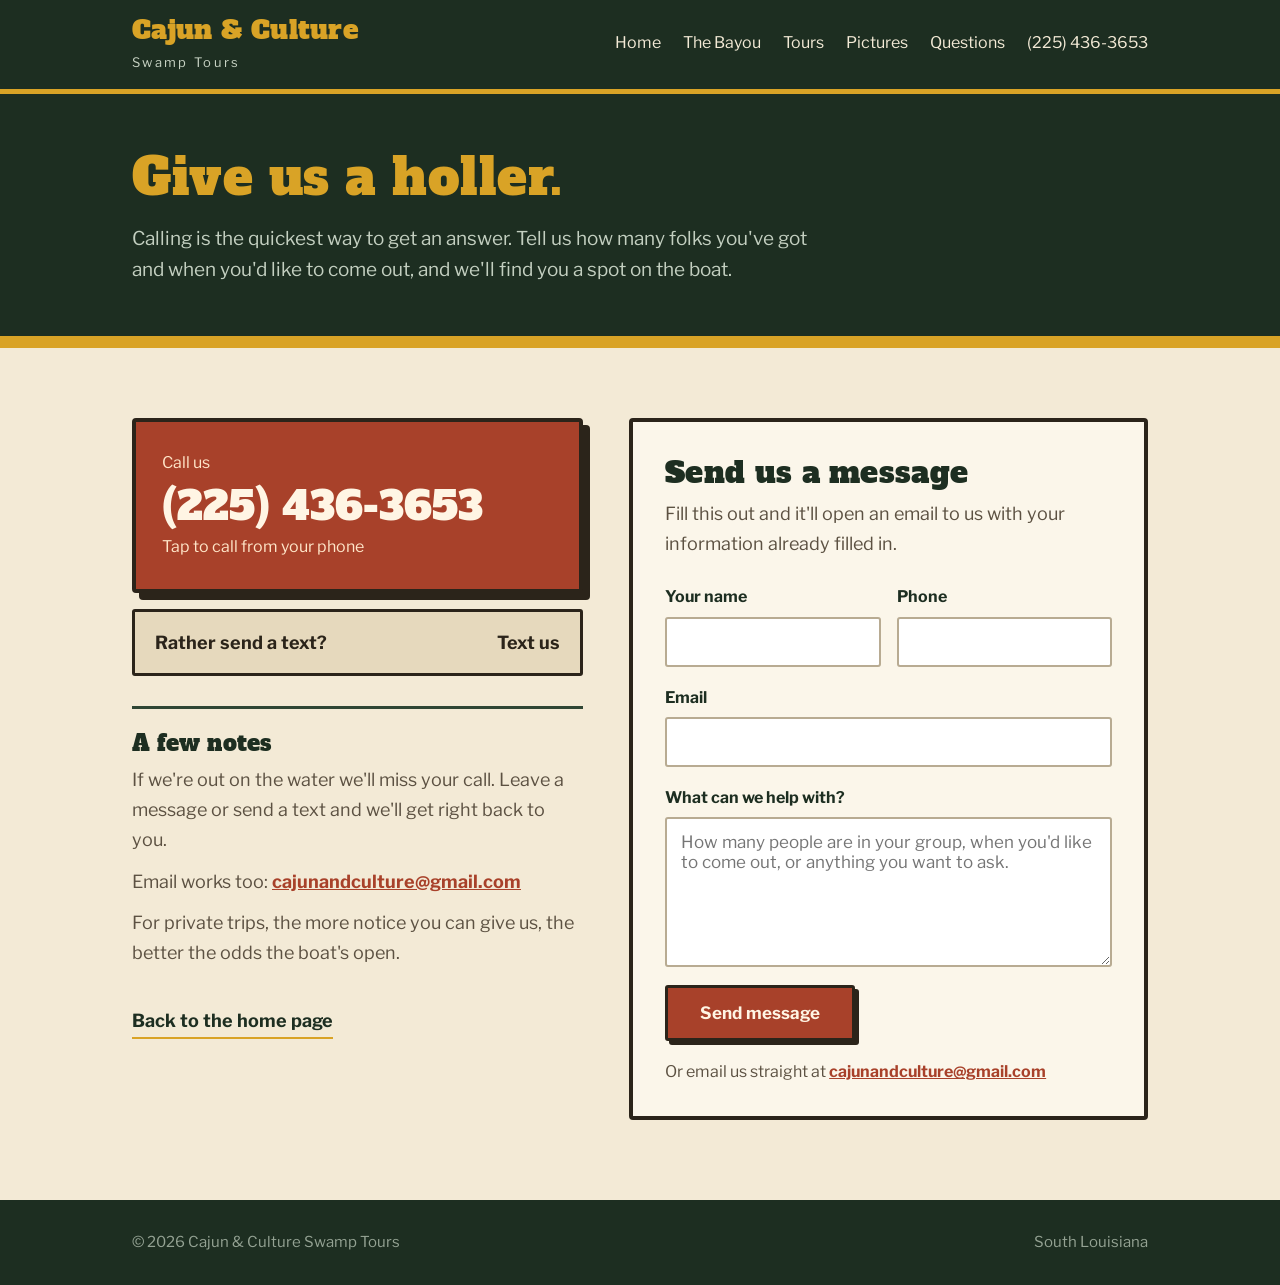
==== commit 84febd8f: "Enhance contact.html with meta tags and styles Updated meta tags for viewport, description, and them" ====
--- a/contact.html
+++ b/contact.html
@@ -3,583 +3,375 @@
 
 <head>
 
-    <meta charset="UTF-8">
-
-    <meta
-        name="viewport"
-        content="width=device-width, initial-scale=1.0"
-    >
-
-    <meta
-        name="description"
-        content="Contact Cajun & Culture Swamp Tours to plan your South Louisiana swamp tour."
-    >
-
-    <meta name="theme-color" content="#cbd8cc">
-
-    <title>Contact | Cajun & Culture Swamp Tours</title>
-
-    <link rel="preconnect" href="https://fonts.googleapis.com">
-
-    <link
-        rel="preconnect"
-        href="https://fonts.gstatic.com"
-        crossorigin
-    >
-
-    <link
-        href="https://fonts.googleapis.com/css2?family=DM+Sans:wght@400;500;600;700;800&family=Fraunces:opsz,wght@9..144,600;9..144,700;9..144,800&display=swap"
-        rel="stylesheet"
-    >
-
-    <link rel="stylesheet" href="style.css">
-
-
-    <style>
-
-        /* =========================
-           CONTACT PAGE
-        ========================= */
-
-        .contact-page {
-            min-height: 100vh;
-            padding: 165px 20px 100px;
-            position: relative;
-            overflow: hidden;
-
-            background:
-                radial-gradient(
-                    circle at 15% 10%,
-                    rgba(255,255,255,.42),
-                    transparent 30rem
-                ),
-                #c9d8cf;
-        }
-
-
-        .contact-page::after {
-            content: "";
-            position: absolute;
-            right: -180px;
-            bottom: -220px;
-
-            width: 600px;
-            height: 600px;
-
-            border-radius: 50%;
-
-            background:
-                rgba(35,72,60,.07);
-
-            pointer-events: none;
-        }
-
-
-        .contact-shell {
-            width: min(1120px, 100%);
-            margin: auto;
-
-            display: grid;
-            grid-template-columns: .9fr 1.1fr;
-
-            gap: 55px;
-            align-items: center;
-
-            position: relative;
-            z-index: 2;
-        }
-
-
-        /* =========================
-           LEFT SIDE
-        ========================= */
-
-        .contact-intro {
-            max-width: 520px;
-        }
-
-
-        .contact-kicker {
-            display: inline-flex;
-            align-items: center;
-            gap: 10px;
-
-            color: #c86b3c;
-
-            font-size: .76rem;
-            font-weight: 800;
-
-            letter-spacing: .13em;
-            text-transform: uppercase;
-        }
-
-
-        .contact-kicker::before {
-            content: "";
-
-            width: 38px;
-            height: 3px;
-
-            border-radius: 999px;
-
-            background: #d6a14d;
-        }
-
-
-        .contact-intro h1 {
-            margin-top: 20px;
-
-            color: #17342c;
-
-            font-family: "Fraunces", serif;
-
-            font-size: clamp(
-                3.4rem,
-                7vw,
-                6.5rem
-            );
-
-            line-height: .93;
-
-            letter-spacing: -.055em;
-        }
-
-
-        .contact-intro h1 span {
-            display: block;
-
-            color: #c86b3c;
-        }
-
-
-        .contact-intro > p {
-            margin-top: 25px;
-
-            color: #44564d;
-
-            font-size: 1.08rem;
-
-            line-height: 1.8;
-        }
-
-
-
-        /* =========================
-           CALL CARD
-        ========================= */
-
-        .call-card {
-            margin-top: 34px;
-
-            padding: 26px;
-
-            display: flex;
-            align-items: center;
-
-            gap: 20px;
-
-            border-radius: 20px;
-
-            background: #23483c;
-
-            color: white;
-
-            text-decoration: none;
-
-            box-shadow:
-                0 22px 55px
-                rgba(23,52,44,.22);
-
-            transition:
-                transform .2s ease,
-                box-shadow .2s ease;
-        }
-
-
-        .call-card:hover {
-            transform: translateY(-4px);
-
-            box-shadow:
-                0 28px 65px
-                rgba(23,52,44,.28);
-        }
-
-
-        .call-icon {
-            width: 62px;
-            height: 62px;
-
-            flex: 0 0 62px;
-
-            display: grid;
-            place-items: center;
-
-            border-radius: 50%;
-
-            background: #c86b3c;
-
-            font-size: 1.6rem;
-        }
-
-
-        .call-card small {
-            display: block;
-
-            color:
-                rgba(255,255,255,.65);
-
-            font-size: .73rem;
-
-            font-weight: 800;
-
-            letter-spacing: .1em;
-
-            text-transform: uppercase;
-        }
-
-
-        .call-card strong {
-            display: block;
-
-            margin-top: 3px;
-
-            font-family: "Fraunces", serif;
-
-            font-size: 1.8rem;
-
-            line-height: 1.1;
-        }
-
-
-        .call-card .call-note {
-            display: block;
-
-            margin-top: 5px;
-
-            color:
-                rgba(255,255,255,.7);
-
-            font-size: .8rem;
-        }
-
-
-
-        /* =========================
-           TEXT OPTION
-        ========================= */
-
-        .text-link-card {
-            margin-top: 12px;
-
-            padding: 15px 18px;
-
-            display: flex;
-            justify-content: space-between;
-            align-items: center;
-
-            border:
-                1px solid
-                rgba(35,72,60,.15);
-
-            border-radius: 14px;
-
-            background:
-                rgba(255,255,255,.27);
-
-            color: #17342c;
-
-            text-decoration: none;
-
-            font-weight: 800;
-        }
-
-
-        .text-link-card span:last-child {
-            color: #c86b3c;
-        }
-
-
-
-        /* =========================
-           FORM CARD
-        ========================= */
-
-        .contact-form-card {
-            padding: 38px;
-
-            border-radius: 26px;
-
-            background:
-                rgba(248,245,237,.97);
-
-            box-shadow:
-                0 25px 70px
-                rgba(23,52,44,.17);
-        }
-
-
-        .form-kicker {
-            color: #c86b3c;
-
-            font-size: .73rem;
-
-            font-weight: 800;
-
-            letter-spacing: .12em;
-
-            text-transform: uppercase;
-        }
-
-
-        .contact-form-card h2 {
-            margin-top: 8px;
-
-            color: #17342c;
-
-            font-family: "Fraunces", serif;
-
-            font-size: 2.5rem;
-
-            line-height: 1.05;
-        }
-
-
-        .contact-form-card > p {
-            margin-top: 12px;
-
-            color: #5d6a64;
-
-            line-height: 1.65;
-        }
-
-
-        .contact-form {
-            margin-top: 28px;
-
-            display: grid;
-
-            gap: 17px;
-        }
-
-
-        .form-row {
-            display: grid;
-
-            grid-template-columns:
-                repeat(2, 1fr);
-
-            gap: 14px;
-        }
-
-
-        .contact-form label {
-            display: grid;
-
-            gap: 7px;
-        }
-
-
-        .contact-form label > span {
-            color: #17342c;
-
-            font-size: .78rem;
-
-            font-weight: 800;
-        }
-
-
-        .contact-form input,
-        .contact-form textarea {
-            width: 100%;
-
-            padding: 14px 15px;
-
-            border:
-                1px solid
-                rgba(31,41,36,.14);
-
-            border-radius: 12px;
-
-            background: white;
-
-            color: #1f2924;
-
-            outline: none;
-        }
-
-
-        .contact-form textarea {
-            min-height: 160px;
-
-            resize: vertical;
-        }
-
-
-        .contact-form input:focus,
-        .contact-form textarea:focus {
-            border-color: #5f7f70;
-
-            box-shadow:
-                0 0 0 3px
-                rgba(95,127,112,.12);
-        }
-
-
-        .send-button {
-            min-height: 56px;
-
-            padding: 0 24px;
-
-            border: 0;
-
-            border-radius: 13px;
-
-            background: #c86b3c;
-
-            color: white;
-
-            font-weight: 800;
-
-            cursor: pointer;
-
-            box-shadow:
-                6px 7px 0
-                rgba(146,67,36,.16);
-
-            transition:
-                transform .2s ease;
-        }
-
-
-        .send-button:hover {
-            transform: translateY(-2px);
-        }
-
-
-        .email-direct {
-            text-align: center;
-
-            color: #69766f;
-
-            font-size: .78rem;
-
-            line-height: 1.6;
-        }
-
-
-        .email-direct a {
-            color: #23483c;
-
-            font-weight: 800;
-        }
-
-
-
-        /* =========================
-           BACK HOME
-        ========================= */
-
-        .back-home {
-            margin-top: 30px;
-
-            display: inline-flex;
-            align-items: center;
-
-            gap: 8px;
-
-            color: #23483c;
-
-            font-weight: 800;
-
-            text-decoration: none;
-        }
-
-
-        .back-home:hover {
-            color: #c86b3c;
-        }
-
-
-
-        /* =========================
-           MOBILE
-        ========================= */
-
-        @media (max-width: 850px) {
-
-            .contact-page {
-                padding-top: 130px;
-            }
-
-
-            .contact-shell {
-                grid-template-columns: 1fr;
-            }
-
-
-            .contact-intro {
-                max-width: none;
-            }
-
-        }
-
-
-        @media (max-width: 600px) {
-
-            .contact-page {
-                padding:
-                    115px 14px
-                    70px;
-            }
-
-
-            .contact-intro h1 {
-                font-size:
-                    clamp(
-                        3rem,
-                        16vw,
-                        4.5rem
-                    );
-            }
-
-
-            .call-card {
-                padding: 19px;
-
-                gap: 14px;
-            }
-
-
-            .call-icon {
-                width: 52px;
-                height: 52px;
-
-                flex-basis: 52px;
-            }
-
-
-            .call-card strong {
-                font-size: 1.45rem;
-            }
-
-
-            .contact-form-card {
-                padding: 25px 20px;
-            }
-
-
-            .contact-form-card h2 {
-                font-size: 2rem;
-            }
-
-
-            .form-row {
-                grid-template-columns: 1fr;
-            }
-
-        }
-
-    </style>
+<meta charset="UTF-8">
+<meta name="viewport" content="width=device-width, initial-scale=1.0">
+<meta name="description" content="Call or message Cajun & Culture Swamp Tours to plan a swamp tour in South Louisiana.">
+<meta name="theme-color" content="#1d2e21">
+
+<title>Contact | Cajun &amp; Culture Swamp Tours</title>
+
+<link rel="preconnect" href="https://fonts.googleapis.com">
+<link rel="preconnect" href="https://fonts.gstatic.com" crossorigin>
+<link href="https://fonts.googleapis.com/css2?family=Alfa+Slab+One&family=Libre+Franklin:ital,wght@0,400;0,600;0,700;1,400&display=swap" rel="stylesheet">
+
+<style>
+
+/* ============================================================
+   CAJUN & CULTURE — CONTACT PAGE
+   Same colors and fonts as index.html, all kept in this file.
+   ============================================================ */
+
+:root {
+    --paper:      #f3ead6;
+    --paper-dark: #e6d9bd;
+    --cypress:    #1d2e21;
+    --cypress-lt: #2f4634;
+    --brick:      #a8412a;
+    --gold:       #d9a326;
+    --ink:        #2b241a;
+    --ink-soft:   #5c5142;
+}
+
+* { box-sizing: border-box; }
+
+@media (prefers-reduced-motion: reduce) {
+    * { transition: none !important; }
+}
+
+body {
+    margin: 0;
+    background: var(--paper);
+    color: var(--ink);
+    font-family: "Libre Franklin", Helvetica, Arial, sans-serif;
+    font-size: 18px;
+    line-height: 1.65;
+}
+
+h1, h2, h3, .sign-name {
+    font-family: "Alfa Slab One", Georgia, serif;
+    font-weight: 400;
+    line-height: 1.1;
+    letter-spacing: 0.01em;
+    margin: 0;
+}
+
+.wrap {
+    width: 100%;
+    max-width: 1060px;
+    margin: 0 auto;
+    padding: 0 22px;
+}
+
+:focus-visible { outline: 3px solid var(--gold); outline-offset: 3px; }
+
+
+/* ------------------------------------------------------------
+   TOP BAR
+   ------------------------------------------------------------ */
+
+.topbar {
+    background: var(--cypress);
+    color: var(--paper);
+    border-bottom: 5px solid var(--gold);
+}
+
+.topbar .wrap {
+    display: flex;
+    align-items: center;
+    justify-content: space-between;
+    gap: 18px;
+    flex-wrap: wrap;
+    padding-top: 16px;
+    padding-bottom: 16px;
+}
+
+.logo { display: block; color: var(--paper); text-decoration: none; }
+
+.logo .sign-name { font-size: 26px; color: var(--gold); }
+
+.logo .sub {
+    display: block;
+    font-size: 13px;
+    letter-spacing: 0.18em;
+    color: #c8d3c4;
+    margin-top: 4px;
+}
+
+.menu {
+    display: flex;
+    align-items: center;
+    gap: 22px;
+    flex-wrap: wrap;
+}
+
+.menu a {
+    color: var(--paper);
+    text-decoration: none;
+    font-size: 16px;
+    padding: 4px 0;
+    border-bottom: 2px solid transparent;
+}
+
+.menu a:hover,
+.menu a:focus-visible { border-bottom-color: var(--gold); }
+
+
+/* ------------------------------------------------------------
+   PAGE HEADING
+   ------------------------------------------------------------ */
+
+.page-head {
+    background: var(--cypress);
+    color: #e9e2d0;
+    padding: 56px 0 50px;
+}
+
+.page-head h1 {
+    font-size: clamp(32px, 5.4vw, 50px);
+    color: var(--gold);
+    max-width: 22ch;
+}
+
+.page-head p {
+    margin: 18px 0 0;
+    font-size: 19px;
+    color: #c3cfc0;
+    max-width: 52ch;
+}
+
+.band { background: var(--gold); height: 12px; }
+
+
+/* ------------------------------------------------------------
+   MAIN LAYOUT
+   ------------------------------------------------------------ */
+
+.contact-grid {
+    display: grid;
+    grid-template-columns: 1fr 1.15fr;
+    gap: 46px;
+    align-items: start;
+    padding: 70px 0 80px;
+}
+
+
+/* ------------------------------------------------------------
+   PHONE AND TEXT
+   ------------------------------------------------------------ */
+
+.call-block {
+    display: block;
+    background: var(--brick);
+    color: #fff3df;
+    text-decoration: none;
+    border: 4px solid var(--ink);
+    border-radius: 4px;
+    box-shadow: 7px 7px 0 var(--ink);
+    padding: 28px 26px;
+}
+
+.call-block span {
+    display: block;
+    font-size: 16px;
+    color: #ffe6c9;
+}
+
+.call-block .number {
+    font-family: "Alfa Slab One", Georgia, serif;
+    font-size: clamp(30px, 5vw, 40px);
+    line-height: 1.1;
+    margin: 8px 0 6px;
+    color: #fff5e4;
+}
+
+.call-block:hover,
+.call-block:focus-visible {
+    background: #8f3523;
+    box-shadow: 3px 3px 0 var(--ink);
+    transform: translate(4px, 4px);
+}
+
+.text-block {
+    display: flex;
+    justify-content: space-between;
+    align-items: center;
+    gap: 14px;
+    margin-top: 16px;
+    background: var(--paper-dark);
+    color: var(--ink);
+    text-decoration: none;
+    font-weight: 700;
+    border: 3px solid var(--ink);
+    border-radius: 3px;
+    padding: 16px 20px;
+}
+
+.text-block:hover,
+.text-block:focus-visible { background: var(--gold); }
+
+.hours {
+    margin-top: 30px;
+    border-top: 3px solid var(--cypress-lt);
+    padding-top: 22px;
+}
+
+.hours h2 {
+    font-size: 22px;
+    color: var(--cypress);
+    margin-bottom: 10px;
+}
+
+.hours p { margin: 0 0 12px; color: var(--ink-soft); }
+
+.hours a { color: var(--brick); font-weight: 700; }
+
+.back {
+    display: inline-block;
+    margin-top: 26px;
+    color: var(--cypress);
+    font-weight: 700;
+    text-decoration: none;
+    border-bottom: 2px solid var(--gold);
+    padding-bottom: 2px;
+}
+
+.back:hover, .back:focus-visible { color: var(--brick); }
+
+
+/* ------------------------------------------------------------
+   MESSAGE FORM
+   ------------------------------------------------------------ */
+
+.form-card {
+    background: #fbf6ea;
+    border: 4px solid var(--ink);
+    border-radius: 4px;
+    padding: 34px 32px 30px;
+}
+
+.form-card h2 {
+    font-size: 30px;
+    color: var(--cypress);
+    margin-bottom: 10px;
+}
+
+.form-card > p {
+    margin: 0 0 26px;
+    color: var(--ink-soft);
+    max-width: 46ch;
+}
+
+form { display: grid; gap: 18px; }
+
+.two-up {
+    display: grid;
+    grid-template-columns: 1fr 1fr;
+    gap: 16px;
+}
+
+label { display: grid; gap: 6px; }
+
+label > span {
+    font-weight: 700;
+    font-size: 16px;
+    color: var(--cypress);
+}
+
+input, textarea {
+    width: 100%;
+    font-family: inherit;
+    font-size: 17px;
+    color: var(--ink);
+    background: #fff;
+    padding: 13px 14px;
+    border: 2px solid #b8ab92;
+    border-radius: 3px;
+}
+
+textarea { min-height: 150px; resize: vertical; }
+
+input:focus, textarea:focus {
+    outline: none;
+    border-color: var(--cypress);
+    box-shadow: 0 0 0 3px rgba(217, 163, 38, 0.45);
+}
+
+.send {
+    justify-self: start;
+    font-family: inherit;
+    font-weight: 700;
+    font-size: 17px;
+    color: #fff5e4;
+    background: var(--brick);
+    padding: 15px 32px;
+    border: 3px solid var(--ink);
+    border-radius: 3px;
+    box-shadow: 4px 4px 0 var(--ink);
+    cursor: pointer;
+}
+
+.send:hover, .send:focus-visible {
+    background: #8f3523;
+    box-shadow: 2px 2px 0 var(--ink);
+    transform: translate(2px, 2px);
+}
+
+.form-note {
+    margin: 0;
+    font-size: 16px;
+    color: var(--ink-soft);
+}
+
+.form-note a { color: var(--brick); font-weight: 700; }
+
+
+/* ------------------------------------------------------------
+   FOOTER
+   ------------------------------------------------------------ */
+
+footer {
+    background: var(--cypress);
+    color: #94a293;
+    padding: 30px 0;
+    font-size: 15px;
+}
+
+footer .wrap {
+    display: flex;
+    justify-content: space-between;
+    gap: 16px;
+    flex-wrap: wrap;
+}
+
+
+/* ------------------------------------------------------------
+   PHONES AND TABLETS
+   ------------------------------------------------------------ */
+
+@media (max-width: 860px) {
+
+    body { font-size: 17px; }
+
+    .topbar .wrap { justify-content: flex-start; }
+
+    .menu { gap: 16px; }
+
+    .page-head { padding: 40px 0 36px; }
+
+    .contact-grid {
+        grid-template-columns: 1fr;
+        gap: 36px;
+        padding: 46px 0 56px;
+    }
+
+    .two-up { grid-template-columns: 1fr; }
+
+    .form-card { padding: 26px 20px 24px; }
+
+    .form-card h2 { font-size: 26px; }
+}
+
+</style>
 
 </head>
 
@@ -587,606 +379,200 @@
 <body>
 
 
-    <!-- =========================
-         HEADER
-    ========================== -->
-
-    <header
-        class="site-header scrolled"
-        id="siteHeader"
-    >
-
-        <div class="nav-wrap">
-
-
-            <a
-                class="brand"
-                href="index.html"
-                aria-label="Cajun and Culture home"
-            >
-
-                <div class="brand-mark">
-                    C&C
+<!-- ===================== TOP BAR ===================== -->
+
+<header class="topbar">
+
+    <div class="wrap">
+
+        <a class="logo" href="index.html">
+            <span class="sign-name">Cajun &amp; Culture</span>
+            <span class="sub">Swamp Tours</span>
+        </a>
+
+        <nav class="menu" aria-label="Main">
+            <a href="index.html">Home</a>
+            <a href="index.html#bayou">The Bayou</a>
+            <a href="index.html#tours">Tours</a>
+            <a href="index.html#gallery">Pictures</a>
+            <a href="index.html#questions">Questions</a>
+            <a href="tel:+12254363653">(225) 436-3653</a>
+        </nav>
+
+    </div>
+
+</header>
+
+
+<!-- ===================== PAGE HEADING ===================== -->
+
+<div class="page-head">
+
+    <div class="wrap">
+
+        <h1>Give us a holler.</h1>
+
+        <p>
+            Calling is the quickest way to get an answer. Tell us how
+            many folks you've got and when you'd like to come out, and
+            we'll find you a spot on the boat.
+        </p>
+
+    </div>
+
+</div>
+
+<div class="band"></div>
+
+
+<!-- ===================== CONTACT ===================== -->
+
+<main class="wrap">
+
+    <div class="contact-grid">
+
+
+        <!-- PHONE, TEXT, AND DETAILS -->
+
+        <section>
+
+            <a class="call-block" href="tel:+12254363653">
+                <span>Call us</span>
+                <span class="number">(225) 436-3653</span>
+                <span>Tap to call from your phone</span>
+            </a>
+
+            <a class="text-block" href="sms:+12254363653">
+                <span>Rather send a text?</span>
+                <span>Text us</span>
+            </a>
+
+            <div class="hours">
+
+                <h2>A few notes</h2>
+
+                <p>
+                    If we're out on the water we'll miss your call.
+                    Leave a message or send a text and we'll get right
+                    back to you.
+                </p>
+
+                <p>
+                    Email works too:
+                    <a href="mailto:cajunandculture@gmail.com">cajunandculture@gmail.com</a>
+                </p>
+
+                <p>
+                    For private trips, the more notice you can give us,
+                    the better the odds the boat's open.
+                </p>
+
+            </div>
+
+            <a class="back" href="index.html">Back to the home page</a>
+
+        </section>
+
+
+        <!-- MESSAGE FORM -->
+
+        <section class="form-card">
+
+            <h2>Send us a message</h2>
+
+            <p>
+                Fill this out and it'll open an email to us with your
+                information already filled in.
+            </p>
+
+            <form id="contactForm">
+
+                <div class="two-up">
+
+                    <label>
+                        <span>Your name</span>
+                        <input type="text" id="contactName" name="name" autocomplete="name" required>
+                    </label>
+
+                    <label>
+                        <span>Phone</span>
+                        <input type="tel" id="contactPhone" name="phone" autocomplete="tel">
+                    </label>
+
                 </div>
 
-
-                <div class="brand-copy">
-
-                    <strong>
-                        Cajun & Culture
-                    </strong>
-
-                    <span>
-                        Swamp Tours
-                    </span>
-
-                </div>
-
-            </a>
-
-
-
-            <nav
-                class="desktop-nav"
-                aria-label="Main navigation"
-            >
-
-                <a href="index.html#experience">
-                    Experience
-                </a>
-
-                <a href="index.html#tours">
-                    Tours
-                </a>
-
-                <a href="index.html#gallery">
-                    Gallery
-                </a>
-
-                <a href="index.html#guide">
-                    Meet Your Guide
-                </a>
-
-                <a href="index.html#faq">
-                    FAQ
-                </a>
-
-            </nav>
-
-
-
-            <a
-                class="nav-book-button"
-                href="tel:+12254363653"
-            >
-                Call Us
-            </a>
-
-
-
-            <button
-                class="menu-button"
-                id="menuButton"
-                type="button"
-                aria-label="Open navigation menu"
-                aria-expanded="false"
-                aria-controls="mobileMenu"
-            >
-
-                <span></span>
-                <span></span>
-                <span></span>
-
-            </button>
-
-
-        </div>
-
-
-
-        <div
-            class="mobile-menu"
-            id="mobileMenu"
-        >
-
-            <a href="index.html">
-                Home
-            </a>
-
-            <a href="index.html#experience">
-                Experience
-            </a>
-
-            <a href="index.html#tours">
-                Tours
-            </a>
-
-            <a href="index.html#gallery">
-                Gallery
-            </a>
-
-            <a href="index.html#faq">
-                FAQ
-            </a>
-
-            <a
-                class="mobile-book-button"
-                href="tel:+12254363653"
-            >
-                Call (225) 436-3653
-            </a>
-
-        </div>
-
-
-    </header>
-
-
-
-    <!-- =========================
-         CONTACT PAGE
-    ========================== -->
-
-    <main class="contact-page">
-
-
-        <div class="contact-shell">
-
-
-            <!-- =========================
-                 LEFT SIDE
-            ========================== -->
-
-            <section class="contact-intro">
-
-
-                <span class="contact-kicker">
-                    Let's hit the water
-                </span>
-
-
-                <h1>
-
-                    Ready for the
-
-                    <span>
-                        bayou?
-                    </span>
-
-                </h1>
-
-
-                <p>
-
-                    Have a question or ready to plan your swamp tour?
-                    Give Cajun & Culture a call. We'll help you with
-                    availability, tour details, and anything else you
-                    need to know before heading out on the water.
-
+                <label>
+                    <span>Email</span>
+                    <input type="email" id="contactEmail" name="email" autocomplete="email" required>
+                </label>
+
+                <label>
+                    <span>What can we help with?</span>
+                    <textarea id="contactMessage" name="message" placeholder="How many people are in your group, when you'd like to come out, or anything you want to ask." required></textarea>
+                </label>
+
+                <button class="send" type="submit">Send message</button>
+
+                <p class="form-note">
+                    Or email us straight at
+                    <a href="mailto:cajunandculture@gmail.com">cajunandculture@gmail.com</a>
                 </p>
 
-
-
-                <!-- MAIN PHONE BUTTON -->
-
-                <a
-                    class="call-card"
-                    href="tel:+12254363653"
-                >
-
-                    <div class="call-icon">
-                        ☎
-                    </div>
-
-
-                    <div>
-
-                        <small>
-                            Call Cajun & Culture
-                        </small>
-
-                        <strong>
-                            (225) 436-3653
-                        </strong>
-
-                        <span class="call-note">
-                            Tap here to call
-                        </span>
-
-                    </div>
-
-                </a>
-
-
-
-                <!-- TEXT BUTTON -->
-
-                <a
-                    class="text-link-card"
-                    href="sms:+12254363653"
-                >
-
-                    <span>
-                        Prefer to text us?
-                    </span>
-
-                    <span>
-                        Send a Text →
-                    </span>
-
-                </a>
-
-
-
-                <a
-                    class="back-home"
-                    href="index.html"
-                >
-
-                    ← Back to Cajun & Culture
-
-                </a>
-
-
-            </section>
-
-
-
-            <!-- =========================
-                 EMAIL FORM
-            ========================== -->
-
-            <section class="contact-form-card">
-
-
-                <span class="form-kicker">
-                    Send us a message
-                </span>
-
-
-                <h2>
-                    Ask about a tour.
-                </h2>
-
-
-                <p>
-
-                    Send us your information and tell us what
-                    you're looking for.
-
-                </p>
-
-
-
-                <form
-                    class="contact-form"
-                    id="contactForm"
-                >
-
-
-                    <div class="form-row">
-
-
-                        <label>
-
-                            <span>
-                                Name
-                            </span>
-
-                            <input
-                                type="text"
-                                id="contactName"
-                                name="name"
-                                autocomplete="name"
-                                placeholder="Your name"
-                                required
-                            >
-
-                        </label>
-
-
-
-                        <label>
-
-                            <span>
-                                Phone
-                            </span>
-
-                            <input
-                                type="tel"
-                                id="contactPhone"
-                                name="phone"
-                                autocomplete="tel"
-                                placeholder="Your phone number"
-                            >
-
-                        </label>
-
-
-                    </div>
-
-
-
-                    <label>
-
-                        <span>
-                            Email
-                        </span>
-
-                        <input
-                            type="email"
-                            id="contactEmail"
-                            name="email"
-                            autocomplete="email"
-                            placeholder="Your email address"
-                            required
-                        >
-
-                    </label>
-
-
-
-                    <label>
-
-                        <span>
-                            Message
-                        </span>
-
-                        <textarea
-                            id="contactMessage"
-                            name="message"
-                            placeholder="Tell us what you're looking for, when you'd like to visit, how many people are in your group, or ask us a question."
-                            required
-                        ></textarea>
-
-                    </label>
-
-
-
-                    <button
-                        class="send-button"
-                        type="submit"
-                    >
-                        Send Message →
-                    </button>
-
-
-
-                    <p class="email-direct">
-
-                        Or email us directly at
-
-                        <a href="mailto:cajunandculture@gmail.com">
-                            cajunandculture@gmail.com
-                        </a>
-
-                    </p>
-
-
-                </form>
-
-
-            </section>
-
-
-        </div>
-
-
-    </main>
-
-
-
-    <!-- =========================
-         FOOTER
-    ========================== -->
-
-    <footer class="site-footer">
-
-
-        <div class="footer-bottom">
-
-
-            <span>
-
-                ©
-
-                <span id="currentYear">
-                    2026
-                </span>
-
-                Cajun & Culture Swamp Tours
-
-            </span>
-
-
-            <span>
-                Proudly rooted in South Louisiana
-            </span>
-
-
-        </div>
-
-
-    </footer>
-
-
-
-    <!-- =========================
-         JAVASCRIPT
-    ========================== -->
-
-    <script>
-
-        document.addEventListener(
-            "DOMContentLoaded",
-            function () {
-
-
-                /* CURRENT YEAR */
-
-                const year =
-                    document.getElementById(
-                        "currentYear"
-                    );
-
-                if (year) {
-
-                    year.textContent =
-                        new Date().getFullYear();
-
-                }
-
-
-
-                /* MOBILE MENU */
-
-                const menuButton =
-                    document.getElementById(
-                        "menuButton"
-                    );
-
-                const mobileMenu =
-                    document.getElementById(
-                        "mobileMenu"
-                    );
-
-
-                if (
-                    menuButton &&
-                    mobileMenu
-                ) {
-
-                    menuButton.addEventListener(
-                        "click",
-                        function () {
-
-                            const open =
-                                mobileMenu
-                                    .classList
-                                    .contains("open");
-
-
-                            mobileMenu
-                                .classList
-                                .toggle(
-                                    "open",
-                                    !open
-                                );
-
-
-                            menuButton
-                                .classList
-                                .toggle(
-                                    "active",
-                                    !open
-                                );
-
-
-                            menuButton
-                                .setAttribute(
-                                    "aria-expanded",
-                                    String(!open)
-                                );
-
-                        }
-                    );
-
-                }
-
-
-
-                /* EMAIL MESSAGE FORM */
-
-                const form =
-                    document.getElementById(
-                        "contactForm"
-                    );
-
-
-                if (form) {
-
-                    form.addEventListener(
-                        "submit",
-                        function (event) {
-
-                            event.preventDefault();
-
-
-                            const name =
-                                document
-                                    .getElementById(
-                                        "contactName"
-                                    )
-                                    .value
-                                    .trim();
-
-
-                            const phone =
-                                document
-                                    .getElementById(
-                                        "contactPhone"
-                                    )
-                                    .value
-                                    .trim();
-
-
-                            const email =
-                                document
-                                    .getElementById(
-                                        "contactEmail"
-                                    )
-                                    .value
-                                    .trim();
-
-
-                            const message =
-                                document
-                                    .getElementById(
-                                        "contactMessage"
-                                    )
-                                    .value
-                                    .trim();
-
-
-
-                            const subject =
-                                "Cajun & Culture Tour Inquiry";
-
-
-                            const body =
-`Hi Cajun & Culture,
-
-My name is ${name}.
-
-Phone: ${phone || "Not provided"}
-Email: ${email}
-
-Message:
-${message}`;
-
-
-
-                            const mailto =
-                                "mailto:cajunandculture@gmail.com" +
-                                "?subject=" +
-                                encodeURIComponent(subject) +
-                                "&body=" +
-                                encodeURIComponent(body);
-
-
-                            window.location.href =
-                                mailto;
-
-                        }
-                    );
-
-                }
-
-
-            }
-        );
-
-    </script>
+            </form>
+
+        </section>
+
+
+    </div>
+
+</main>
+
+
+<!-- ===================== FOOTER ===================== -->
+
+<footer>
+
+    <div class="wrap">
+        <span>&copy; <span id="year">2026</span> Cajun &amp; Culture Swamp Tours</span>
+        <span>South Louisiana</span>
+    </div>
+
+</footer>
+
+
+<script>
+
+    document.getElementById("year").textContent = new Date().getFullYear();
+
+    /* Takes what's typed in and hands it off to the visitor's
+       email app, addressed to us with everything filled in. */
+
+    document.getElementById("contactForm").addEventListener("submit", function (event) {
+
+        event.preventDefault();
+
+        var name    = document.getElementById("contactName").value.trim();
+        var phone   = document.getElementById("contactPhone").value.trim();
+        var email   = document.getElementById("contactEmail").value.trim();
+        var message = document.getElementById("contactMessage").value.trim();
+
+        var subject = "Swamp tour question from " + (name || "the website");
+
+        var body =
+            "Hey Cajun & Culture,\n\n" +
+            "My name is " + name + ".\n\n" +
+            "Phone: " + (phone || "not provided") + "\n" +
+            "Email: " + email + "\n\n" +
+            message;
+
+        window.location.href =
+            "mailto:cajunandculture@gmail.com" +
+            "?subject=" + encodeURIComponent(subject) +
+            "&body=" + encodeURIComponent(body);
+
+    });
+
+</script>
 
 
 </body>
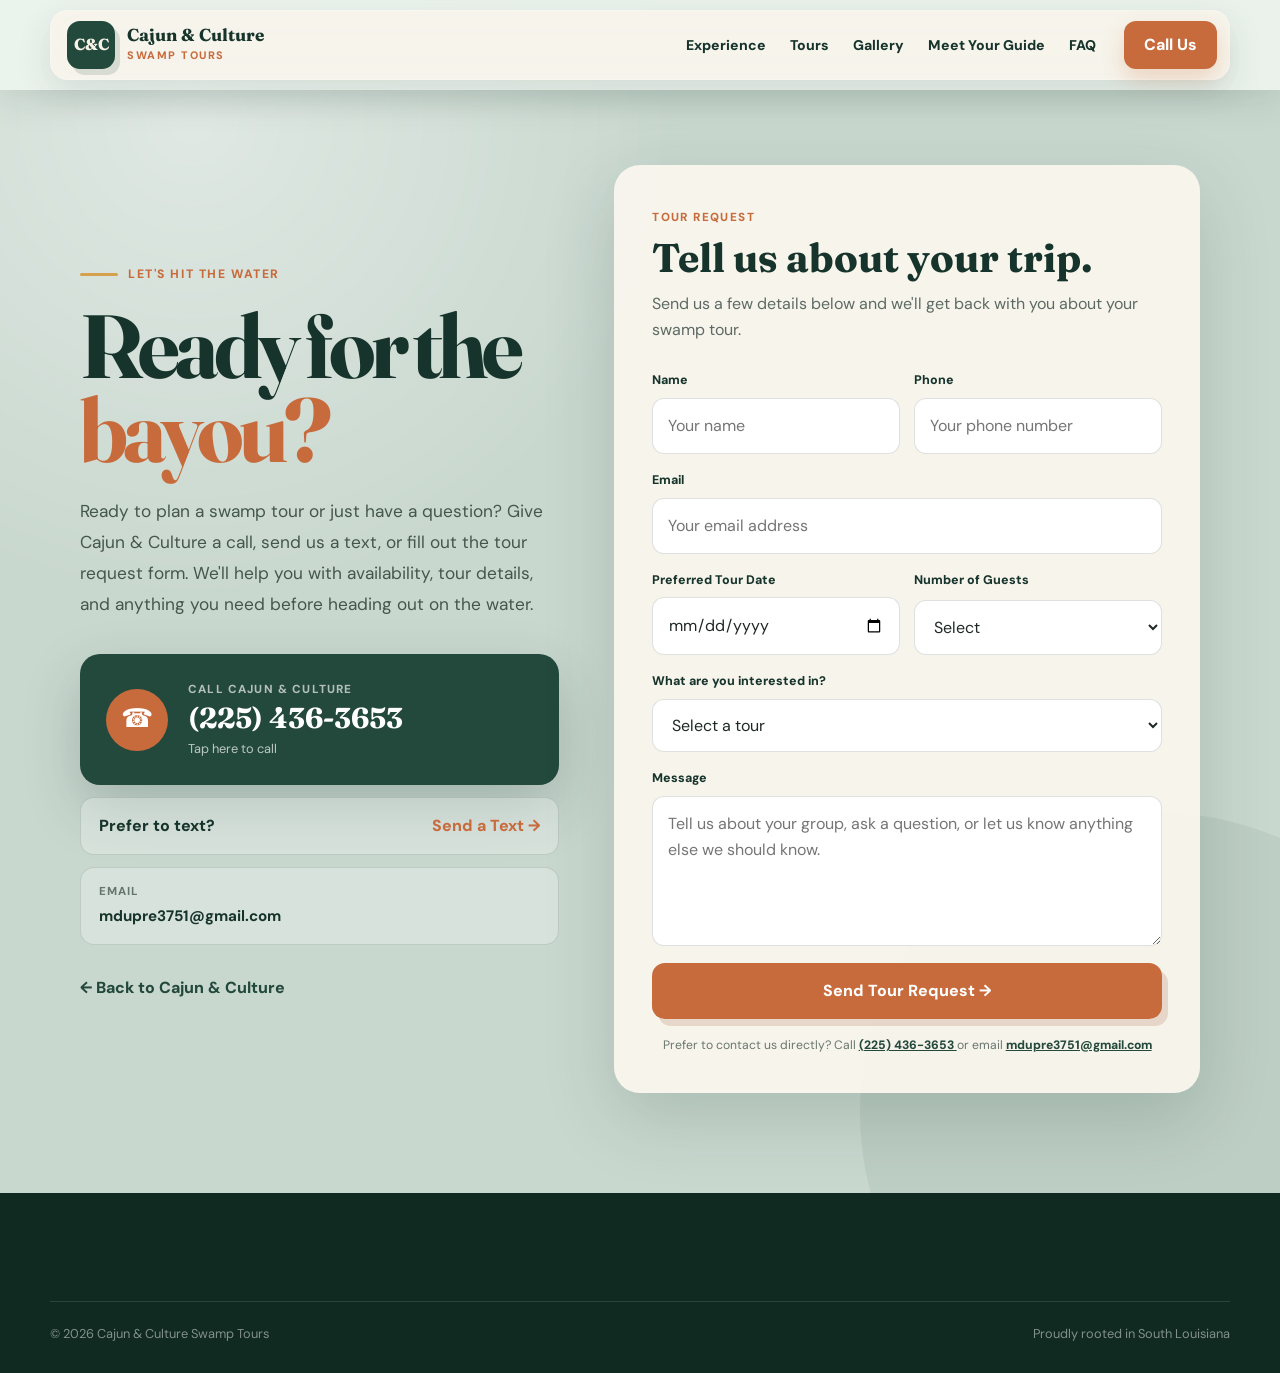
==== commit d81ab208: "Update print statement to say 'Goodbye World'" ====
--- a/contact.html
+++ b/contact.html
@@ -3,375 +3,640 @@
 
 <head>
 
-<meta charset="UTF-8">
-<meta name="viewport" content="width=device-width, initial-scale=1.0">
-<meta name="description" content="Call or message Cajun & Culture Swamp Tours to plan a swamp tour in South Louisiana.">
-<meta name="theme-color" content="#1d2e21">
-
-<title>Contact | Cajun &amp; Culture Swamp Tours</title>
-
-<link rel="preconnect" href="https://fonts.googleapis.com">
-<link rel="preconnect" href="https://fonts.gstatic.com" crossorigin>
-<link href="https://fonts.googleapis.com/css2?family=Alfa+Slab+One&family=Libre+Franklin:ital,wght@0,400;0,600;0,700;1,400&display=swap" rel="stylesheet">
-
-<style>
-
-/* ============================================================
-   CAJUN & CULTURE — CONTACT PAGE
-   Same colors and fonts as index.html, all kept in this file.
-   ============================================================ */
-
-:root {
-    --paper:      #f3ead6;
-    --paper-dark: #e6d9bd;
-    --cypress:    #1d2e21;
-    --cypress-lt: #2f4634;
-    --brick:      #a8412a;
-    --gold:       #d9a326;
-    --ink:        #2b241a;
-    --ink-soft:   #5c5142;
-}
-
-* { box-sizing: border-box; }
-
-@media (prefers-reduced-motion: reduce) {
-    * { transition: none !important; }
-}
-
-body {
-    margin: 0;
-    background: var(--paper);
-    color: var(--ink);
-    font-family: "Libre Franklin", Helvetica, Arial, sans-serif;
-    font-size: 18px;
-    line-height: 1.65;
-}
-
-h1, h2, h3, .sign-name {
-    font-family: "Alfa Slab One", Georgia, serif;
-    font-weight: 400;
-    line-height: 1.1;
-    letter-spacing: 0.01em;
-    margin: 0;
-}
-
-.wrap {
-    width: 100%;
-    max-width: 1060px;
-    margin: 0 auto;
-    padding: 0 22px;
-}
-
-:focus-visible { outline: 3px solid var(--gold); outline-offset: 3px; }
-
-
-/* ------------------------------------------------------------
-   TOP BAR
-   ------------------------------------------------------------ */
-
-.topbar {
-    background: var(--cypress);
-    color: var(--paper);
-    border-bottom: 5px solid var(--gold);
-}
-
-.topbar .wrap {
-    display: flex;
-    align-items: center;
-    justify-content: space-between;
-    gap: 18px;
-    flex-wrap: wrap;
-    padding-top: 16px;
-    padding-bottom: 16px;
-}
-
-.logo { display: block; color: var(--paper); text-decoration: none; }
-
-.logo .sign-name { font-size: 26px; color: var(--gold); }
-
-.logo .sub {
-    display: block;
-    font-size: 13px;
-    letter-spacing: 0.18em;
-    color: #c8d3c4;
-    margin-top: 4px;
-}
-
-.menu {
-    display: flex;
-    align-items: center;
-    gap: 22px;
-    flex-wrap: wrap;
-}
-
-.menu a {
-    color: var(--paper);
-    text-decoration: none;
-    font-size: 16px;
-    padding: 4px 0;
-    border-bottom: 2px solid transparent;
-}
-
-.menu a:hover,
-.menu a:focus-visible { border-bottom-color: var(--gold); }
-
-
-/* ------------------------------------------------------------
-   PAGE HEADING
-   ------------------------------------------------------------ */
-
-.page-head {
-    background: var(--cypress);
-    color: #e9e2d0;
-    padding: 56px 0 50px;
-}
-
-.page-head h1 {
-    font-size: clamp(32px, 5.4vw, 50px);
-    color: var(--gold);
-    max-width: 22ch;
-}
-
-.page-head p {
-    margin: 18px 0 0;
-    font-size: 19px;
-    color: #c3cfc0;
-    max-width: 52ch;
-}
-
-.band { background: var(--gold); height: 12px; }
-
-
-/* ------------------------------------------------------------
-   MAIN LAYOUT
-   ------------------------------------------------------------ */
-
-.contact-grid {
-    display: grid;
-    grid-template-columns: 1fr 1.15fr;
-    gap: 46px;
-    align-items: start;
-    padding: 70px 0 80px;
-}
-
-
-/* ------------------------------------------------------------
-   PHONE AND TEXT
-   ------------------------------------------------------------ */
-
-.call-block {
-    display: block;
-    background: var(--brick);
-    color: #fff3df;
-    text-decoration: none;
-    border: 4px solid var(--ink);
-    border-radius: 4px;
-    box-shadow: 7px 7px 0 var(--ink);
-    padding: 28px 26px;
-}
-
-.call-block span {
-    display: block;
-    font-size: 16px;
-    color: #ffe6c9;
-}
-
-.call-block .number {
-    font-family: "Alfa Slab One", Georgia, serif;
-    font-size: clamp(30px, 5vw, 40px);
-    line-height: 1.1;
-    margin: 8px 0 6px;
-    color: #fff5e4;
-}
-
-.call-block:hover,
-.call-block:focus-visible {
-    background: #8f3523;
-    box-shadow: 3px 3px 0 var(--ink);
-    transform: translate(4px, 4px);
-}
-
-.text-block {
-    display: flex;
-    justify-content: space-between;
-    align-items: center;
-    gap: 14px;
-    margin-top: 16px;
-    background: var(--paper-dark);
-    color: var(--ink);
-    text-decoration: none;
-    font-weight: 700;
-    border: 3px solid var(--ink);
-    border-radius: 3px;
-    padding: 16px 20px;
-}
-
-.text-block:hover,
-.text-block:focus-visible { background: var(--gold); }
-
-.hours {
-    margin-top: 30px;
-    border-top: 3px solid var(--cypress-lt);
-    padding-top: 22px;
-}
-
-.hours h2 {
-    font-size: 22px;
-    color: var(--cypress);
-    margin-bottom: 10px;
-}
-
-.hours p { margin: 0 0 12px; color: var(--ink-soft); }
-
-.hours a { color: var(--brick); font-weight: 700; }
-
-.back {
-    display: inline-block;
-    margin-top: 26px;
-    color: var(--cypress);
-    font-weight: 700;
-    text-decoration: none;
-    border-bottom: 2px solid var(--gold);
-    padding-bottom: 2px;
-}
-
-.back:hover, .back:focus-visible { color: var(--brick); }
-
-
-/* ------------------------------------------------------------
-   MESSAGE FORM
-   ------------------------------------------------------------ */
-
-.form-card {
-    background: #fbf6ea;
-    border: 4px solid var(--ink);
-    border-radius: 4px;
-    padding: 34px 32px 30px;
-}
-
-.form-card h2 {
-    font-size: 30px;
-    color: var(--cypress);
-    margin-bottom: 10px;
-}
-
-.form-card > p {
-    margin: 0 0 26px;
-    color: var(--ink-soft);
-    max-width: 46ch;
-}
-
-form { display: grid; gap: 18px; }
-
-.two-up {
-    display: grid;
-    grid-template-columns: 1fr 1fr;
-    gap: 16px;
-}
-
-label { display: grid; gap: 6px; }
-
-label > span {
-    font-weight: 700;
-    font-size: 16px;
-    color: var(--cypress);
-}
-
-input, textarea {
-    width: 100%;
-    font-family: inherit;
-    font-size: 17px;
-    color: var(--ink);
-    background: #fff;
-    padding: 13px 14px;
-    border: 2px solid #b8ab92;
-    border-radius: 3px;
-}
-
-textarea { min-height: 150px; resize: vertical; }
-
-input:focus, textarea:focus {
-    outline: none;
-    border-color: var(--cypress);
-    box-shadow: 0 0 0 3px rgba(217, 163, 38, 0.45);
-}
-
-.send {
-    justify-self: start;
-    font-family: inherit;
-    font-weight: 700;
-    font-size: 17px;
-    color: #fff5e4;
-    background: var(--brick);
-    padding: 15px 32px;
-    border: 3px solid var(--ink);
-    border-radius: 3px;
-    box-shadow: 4px 4px 0 var(--ink);
-    cursor: pointer;
-}
-
-.send:hover, .send:focus-visible {
-    background: #8f3523;
-    box-shadow: 2px 2px 0 var(--ink);
-    transform: translate(2px, 2px);
-}
-
-.form-note {
-    margin: 0;
-    font-size: 16px;
-    color: var(--ink-soft);
-}
-
-.form-note a { color: var(--brick); font-weight: 700; }
-
-
-/* ------------------------------------------------------------
-   FOOTER
-   ------------------------------------------------------------ */
-
-footer {
-    background: var(--cypress);
-    color: #94a293;
-    padding: 30px 0;
-    font-size: 15px;
-}
-
-footer .wrap {
-    display: flex;
-    justify-content: space-between;
-    gap: 16px;
-    flex-wrap: wrap;
-}
-
-
-/* ------------------------------------------------------------
-   PHONES AND TABLETS
-   ------------------------------------------------------------ */
-
-@media (max-width: 860px) {
-
-    body { font-size: 17px; }
-
-    .topbar .wrap { justify-content: flex-start; }
-
-    .menu { gap: 16px; }
-
-    .page-head { padding: 40px 0 36px; }
-
-    .contact-grid {
-        grid-template-columns: 1fr;
-        gap: 36px;
-        padding: 46px 0 56px;
-    }
-
-    .two-up { grid-template-columns: 1fr; }
-
-    .form-card { padding: 26px 20px 24px; }
-
-    .form-card h2 { font-size: 26px; }
-}
-
-</style>
+    <meta charset="UTF-8">
+
+    <meta
+        name="viewport"
+        content="width=device-width, initial-scale=1.0"
+    >
+
+    <meta
+        name="description"
+        content="Contact Cajun & Culture Swamp Tours to plan your South Louisiana swamp tour."
+    >
+
+    <meta name="theme-color" content="#cbd8cc">
+
+    <title>Contact | Cajun & Culture Swamp Tours</title>
+
+    <link rel="preconnect" href="https://fonts.googleapis.com">
+
+    <link
+        rel="preconnect"
+        href="https://fonts.gstatic.com"
+        crossorigin
+    >
+
+    <link
+        href="https://fonts.googleapis.com/css2?family=DM+Sans:wght@400;500;600;700;800&family=Fraunces:opsz,wght@9..144,600;9..144,700;9..144,800&display=swap"
+        rel="stylesheet"
+    >
+
+    <link rel="stylesheet" href="style.css">
+
+
+    <style>
+
+        /* =========================
+           CONTACT PAGE
+        ========================= */
+
+        .contact-page {
+            min-height: 100vh;
+            padding: 165px 20px 100px;
+            position: relative;
+            overflow: hidden;
+
+            background:
+                radial-gradient(
+                    circle at 15% 10%,
+                    rgba(255,255,255,.42),
+                    transparent 30rem
+                ),
+                #c9d8cf;
+        }
+
+
+        .contact-page::after {
+            content: "";
+            position: absolute;
+            right: -180px;
+            bottom: -220px;
+
+            width: 600px;
+            height: 600px;
+
+            border-radius: 50%;
+
+            background: rgba(35,72,60,.07);
+
+            pointer-events: none;
+        }
+
+
+        .contact-shell {
+            width: min(1120px, 100%);
+            margin: auto;
+
+            display: grid;
+            grid-template-columns: .9fr 1.1fr;
+
+            gap: 55px;
+            align-items: center;
+
+            position: relative;
+            z-index: 2;
+        }
+
+
+
+        /* =========================
+           LEFT SIDE
+        ========================= */
+
+        .contact-intro {
+            max-width: 520px;
+        }
+
+
+        .contact-kicker {
+            display: inline-flex;
+            align-items: center;
+            gap: 10px;
+
+            color: #c86b3c;
+
+            font-size: .76rem;
+            font-weight: 800;
+
+            letter-spacing: .13em;
+            text-transform: uppercase;
+        }
+
+
+        .contact-kicker::before {
+            content: "";
+
+            width: 38px;
+            height: 3px;
+
+            border-radius: 999px;
+
+            background: #d6a14d;
+        }
+
+
+        .contact-intro h1 {
+            margin-top: 20px;
+
+            color: #17342c;
+
+            font-family: "Fraunces", serif;
+
+            font-size: clamp(3.4rem, 7vw, 6.5rem);
+
+            line-height: .93;
+
+            letter-spacing: -.055em;
+        }
+
+
+        .contact-intro h1 span {
+            display: block;
+
+            color: #c86b3c;
+        }
+
+
+        .contact-intro > p {
+            margin-top: 25px;
+
+            color: #44564d;
+
+            font-size: 1.08rem;
+
+            line-height: 1.8;
+        }
+
+
+
+        /* =========================
+           CALL CARD
+        ========================= */
+
+        .call-card {
+            margin-top: 34px;
+
+            padding: 26px;
+
+            display: flex;
+            align-items: center;
+
+            gap: 20px;
+
+            border-radius: 20px;
+
+            background: #23483c;
+
+            color: white;
+
+            text-decoration: none;
+
+            box-shadow:
+                0 22px 55px
+                rgba(23,52,44,.22);
+
+            transition:
+                transform .2s ease,
+                box-shadow .2s ease;
+        }
+
+
+        .call-card:hover {
+            transform: translateY(-4px);
+
+            box-shadow:
+                0 28px 65px
+                rgba(23,52,44,.28);
+        }
+
+
+        .call-icon {
+            width: 62px;
+            height: 62px;
+
+            flex: 0 0 62px;
+
+            display: grid;
+            place-items: center;
+
+            border-radius: 50%;
+
+            background: #c86b3c;
+
+            font-size: 1.6rem;
+        }
+
+
+        .call-card small {
+            display: block;
+
+            color: rgba(255,255,255,.65);
+
+            font-size: .73rem;
+
+            font-weight: 800;
+
+            letter-spacing: .1em;
+
+            text-transform: uppercase;
+        }
+
+
+        .call-card strong {
+            display: block;
+
+            margin-top: 3px;
+
+            font-family: "Fraunces", serif;
+
+            font-size: 1.8rem;
+
+            line-height: 1.1;
+        }
+
+
+        .call-note {
+            display: block;
+
+            margin-top: 5px;
+
+            color: rgba(255,255,255,.7);
+
+            font-size: .8rem;
+        }
+
+
+
+        /* =========================
+           TEXT BUTTON
+        ========================= */
+
+        .text-link-card {
+            margin-top: 12px;
+
+            padding: 15px 18px;
+
+            display: flex;
+            justify-content: space-between;
+            align-items: center;
+
+            gap: 15px;
+
+            border:
+                1px solid
+                rgba(35,72,60,.15);
+
+            border-radius: 14px;
+
+            background: rgba(255,255,255,.27);
+
+            color: #17342c;
+
+            text-decoration: none;
+
+            font-weight: 800;
+        }
+
+
+        .text-link-card span:last-child {
+            color: #c86b3c;
+        }
+
+
+
+        /* =========================
+           DIRECT EMAIL
+        ========================= */
+
+        .direct-email-card {
+            margin-top: 12px;
+
+            padding: 15px 18px;
+
+            display: block;
+
+            border:
+                1px solid
+                rgba(35,72,60,.15);
+
+            border-radius: 14px;
+
+            background: rgba(255,255,255,.27);
+
+            color: #17342c;
+
+            text-decoration: none;
+        }
+
+
+        .direct-email-card small {
+            display: block;
+
+            color: #66756d;
+
+            font-size: .72rem;
+
+            font-weight: 800;
+
+            letter-spacing: .08em;
+
+            text-transform: uppercase;
+        }
+
+
+        .direct-email-card strong {
+            display: block;
+
+            margin-top: 3px;
+
+            font-size: .95rem;
+
+            overflow-wrap: anywhere;
+        }
+
+
+
+        /* =========================
+           FORM CARD
+        ========================= */
+
+        .contact-form-card {
+            padding: 38px;
+
+            border-radius: 26px;
+
+            background: rgba(248,245,237,.97);
+
+            box-shadow:
+                0 25px 70px
+                rgba(23,52,44,.17);
+        }
+
+
+        .form-kicker {
+            color: #c86b3c;
+
+            font-size: .73rem;
+
+            font-weight: 800;
+
+            letter-spacing: .12em;
+
+            text-transform: uppercase;
+        }
+
+
+        .contact-form-card h2 {
+            margin-top: 8px;
+
+            color: #17342c;
+
+            font-family: "Fraunces", serif;
+
+            font-size: 2.5rem;
+
+            line-height: 1.05;
+        }
+
+
+        .contact-form-card > p {
+            margin-top: 12px;
+
+            color: #5d6a64;
+
+            line-height: 1.65;
+        }
+
+
+        .contact-form {
+            margin-top: 28px;
+
+            display: grid;
+
+            gap: 17px;
+        }
+
+
+        .form-row {
+            display: grid;
+
+            grid-template-columns:
+                repeat(2, 1fr);
+
+            gap: 14px;
+        }
+
+
+        .contact-form label {
+            display: grid;
+
+            gap: 7px;
+        }
+
+
+        .contact-form label > span {
+            color: #17342c;
+
+            font-size: .78rem;
+
+            font-weight: 800;
+        }
+
+
+        .contact-form input,
+        .contact-form select,
+        .contact-form textarea {
+            width: 100%;
+
+            padding: 14px 15px;
+
+            border:
+                1px solid
+                rgba(31,41,36,.14);
+
+            border-radius: 12px;
+
+            background: white;
+
+            color: #1f2924;
+
+            outline: none;
+        }
+
+
+        .contact-form textarea {
+            min-height: 150px;
+
+            resize: vertical;
+        }
+
+
+        .contact-form input:focus,
+        .contact-form select:focus,
+        .contact-form textarea:focus {
+            border-color: #5f7f70;
+
+            box-shadow:
+                0 0 0 3px
+                rgba(95,127,112,.12);
+        }
+
+
+        .send-button {
+            min-height: 56px;
+
+            padding: 0 24px;
+
+            border: 0;
+
+            border-radius: 13px;
+
+            background: #c86b3c;
+
+            color: white;
+
+            font-weight: 800;
+
+            cursor: pointer;
+
+            box-shadow:
+                6px 7px 0
+                rgba(146,67,36,.16);
+
+            transition:
+                transform .2s ease;
+        }
+
+
+        .send-button:hover {
+            transform: translateY(-2px);
+        }
+
+
+        .form-note {
+            color: #69766f;
+
+            font-size: .76rem;
+
+            line-height: 1.6;
+
+            text-align: center;
+        }
+
+
+        .form-note a {
+            color: #23483c;
+
+            font-weight: 800;
+        }
+
+
+
+        /* =========================
+           BACK HOME
+        ========================= */
+
+        .back-home {
+            margin-top: 30px;
+
+            display: inline-flex;
+            align-items: center;
+
+            gap: 8px;
+
+            color: #23483c;
+
+            font-weight: 800;
+
+            text-decoration: none;
+        }
+
+
+        .back-home:hover {
+            color: #c86b3c;
+        }
+
+
+
+        /* =========================
+           MOBILE
+        ========================= */
+
+        @media (max-width: 850px) {
+
+            .contact-page {
+                padding-top: 130px;
+            }
+
+
+            .contact-shell {
+                grid-template-columns: 1fr;
+            }
+
+
+            .contact-intro {
+                max-width: none;
+            }
+
+        }
+
+
+        @media (max-width: 600px) {
+
+            .contact-page {
+                padding:
+                    115px 14px
+                    70px;
+            }
+
+
+            .contact-intro h1 {
+                font-size:
+                    clamp(
+                        3rem,
+                        16vw,
+                        4.5rem
+                    );
+            }
+
+
+            .call-card {
+                padding: 19px;
+
+                gap: 14px;
+            }
+
+
+            .call-icon {
+                width: 52px;
+                height: 52px;
+
+                flex-basis: 52px;
+            }
+
+
+            .call-card strong {
+                font-size: 1.45rem;
+            }
+
+
+            .text-link-card {
+                align-items: flex-start;
+
+                flex-direction: column;
+
+                gap: 2px;
+            }
+
+
+            .contact-form-card {
+                padding: 25px 20px;
+            }
+
+
+            .contact-form-card h2 {
+                font-size: 2rem;
+            }
+
+
+            .form-row {
+                grid-template-columns: 1fr;
+            }
+
+        }
+
+    </style>
 
 </head>
 
@@ -379,200 +644,677 @@
 <body>
 
 
-<!-- ===================== TOP BAR ===================== -->
-
-<header class="topbar">
-
-    <div class="wrap">
-
-        <a class="logo" href="index.html">
-            <span class="sign-name">Cajun &amp; Culture</span>
-            <span class="sub">Swamp Tours</span>
-        </a>
-
-        <nav class="menu" aria-label="Main">
-            <a href="index.html">Home</a>
-            <a href="index.html#bayou">The Bayou</a>
-            <a href="index.html#tours">Tours</a>
-            <a href="index.html#gallery">Pictures</a>
-            <a href="index.html#questions">Questions</a>
-            <a href="tel:+12254363653">(225) 436-3653</a>
-        </nav>
-
-    </div>
-
-</header>
-
-
-<!-- ===================== PAGE HEADING ===================== -->
-
-<div class="page-head">
-
-    <div class="wrap">
-
-        <h1>Give us a holler.</h1>
-
-        <p>
-            Calling is the quickest way to get an answer. Tell us how
-            many folks you've got and when you'd like to come out, and
-            we'll find you a spot on the boat.
-        </p>
-
-    </div>
-
-</div>
-
-<div class="band"></div>
-
-
-<!-- ===================== CONTACT ===================== -->
-
-<main class="wrap">
-
-    <div class="contact-grid">
-
-
-        <!-- PHONE, TEXT, AND DETAILS -->
-
-        <section>
-
-            <a class="call-block" href="tel:+12254363653">
-                <span>Call us</span>
-                <span class="number">(225) 436-3653</span>
-                <span>Tap to call from your phone</span>
+    <!-- =========================
+         HEADER
+    ========================== -->
+
+    <header
+        class="site-header scrolled"
+        id="siteHeader"
+    >
+
+        <div class="nav-wrap">
+
+
+            <a
+                class="brand"
+                href="index.html"
+                aria-label="Cajun and Culture home"
+            >
+
+                <div class="brand-mark">
+                    C&C
+                </div>
+
+
+                <div class="brand-copy">
+
+                    <strong>
+                        Cajun & Culture
+                    </strong>
+
+                    <span>
+                        Swamp Tours
+                    </span>
+
+                </div>
+
             </a>
 
-            <a class="text-block" href="sms:+12254363653">
-                <span>Rather send a text?</span>
-                <span>Text us</span>
+
+
+            <nav
+                class="desktop-nav"
+                aria-label="Main navigation"
+            >
+
+                <a href="index.html#experience">
+                    Experience
+                </a>
+
+                <a href="index.html#tours">
+                    Tours
+                </a>
+
+                <a href="index.html#gallery">
+                    Gallery
+                </a>
+
+                <a href="index.html#guide">
+                    Meet Your Guide
+                </a>
+
+                <a href="index.html#faq">
+                    FAQ
+                </a>
+
+            </nav>
+
+
+
+            <a
+                class="nav-book-button"
+                href="tel:+12254363653"
+            >
+                Call Us
             </a>
 
-            <div class="hours">
-
-                <h2>A few notes</h2>
+
+
+            <button
+                class="menu-button"
+                id="menuButton"
+                type="button"
+                aria-label="Open navigation menu"
+                aria-expanded="false"
+                aria-controls="mobileMenu"
+            >
+
+                <span></span>
+                <span></span>
+                <span></span>
+
+            </button>
+
+
+        </div>
+
+
+
+        <div
+            class="mobile-menu"
+            id="mobileMenu"
+        >
+
+            <a href="index.html">
+                Home
+            </a>
+
+            <a href="index.html#experience">
+                Experience
+            </a>
+
+            <a href="index.html#tours">
+                Tours
+            </a>
+
+            <a href="index.html#gallery">
+                Gallery
+            </a>
+
+            <a href="index.html#guide">
+                Meet Your Guide
+            </a>
+
+            <a href="index.html#faq">
+                FAQ
+            </a>
+
+
+            <a
+                class="mobile-book-button"
+                href="tel:+12254363653"
+            >
+                Call (225) 436-3653
+            </a>
+
+
+        </div>
+
+
+    </header>
+
+
+
+    <!-- =========================
+         CONTACT PAGE
+    ========================== -->
+
+    <main class="contact-page">
+
+
+        <div class="contact-shell">
+
+
+            <!-- LEFT SIDE -->
+
+            <section class="contact-intro">
+
+
+                <span class="contact-kicker">
+                    Let's hit the water
+                </span>
+
+
+                <h1>
+
+                    Ready for the
+
+                    <span>
+                        bayou?
+                    </span>
+
+                </h1>
+
 
                 <p>
-                    If we're out on the water we'll miss your call.
-                    Leave a message or send a text and we'll get right
-                    back to you.
+
+                    Ready to plan a swamp tour or just have a question?
+                    Give Cajun & Culture a call, send us a text, or fill
+                    out the tour request form. We'll help you with
+                    availability, tour details, and anything you need
+                    before heading out on the water.
+
                 </p>
 
+
+
+                <!-- CALL -->
+
+                <a
+                    class="call-card"
+                    href="tel:+12254363653"
+                >
+
+                    <div class="call-icon">
+                        ☎
+                    </div>
+
+
+                    <div>
+
+                        <small>
+                            Call Cajun & Culture
+                        </small>
+
+                        <strong>
+                            (225) 436-3653
+                        </strong>
+
+                        <span class="call-note">
+                            Tap here to call
+                        </span>
+
+                    </div>
+
+                </a>
+
+
+
+                <!-- TEXT -->
+
+                <a
+                    class="text-link-card"
+                    href="sms:+12254363653"
+                >
+
+                    <span>
+                        Prefer to text?
+                    </span>
+
+                    <span>
+                        Send a Text →
+                    </span>
+
+                </a>
+
+
+
+                <!-- EMAIL -->
+
+                <a
+                    class="direct-email-card"
+                    href="mailto:mdupre3751@gmail.com"
+                >
+
+                    <small>
+                        Email
+                    </small>
+
+                    <strong>
+                        mdupre3751@gmail.com
+                    </strong>
+
+                </a>
+
+
+
+                <a
+                    class="back-home"
+                    href="index.html"
+                >
+                    ← Back to Cajun & Culture
+                </a>
+
+
+            </section>
+
+
+
+            <!-- =========================
+                 BASIN TOUR REQUEST FORM
+            ========================== -->
+
+            <section class="contact-form-card">
+
+
+                <span class="form-kicker">
+                    Tour request
+                </span>
+
+
+                <h2>
+                    Tell us about your trip.
+                </h2>
+
+
                 <p>
-                    Email works too:
-                    <a href="mailto:cajunandculture@gmail.com">cajunandculture@gmail.com</a>
+
+                    Send us a few details below and we'll
+                    get back with you about your swamp tour.
+
                 </p>
 
-                <p>
-                    For private trips, the more notice you can give us,
-                    the better the odds the boat's open.
-                </p>
-
-            </div>
-
-            <a class="back" href="index.html">Back to the home page</a>
-
-        </section>
-
-
-        <!-- MESSAGE FORM -->
-
-        <section class="form-card">
-
-            <h2>Send us a message</h2>
-
-            <p>
-                Fill this out and it'll open an email to us with your
-                information already filled in.
-            </p>
-
-            <form id="contactForm">
-
-                <div class="two-up">
+
+
+                <form
+                    class="contact-form"
+                    action="https://usebasin.com/f/6ea07214213e"
+                    method="POST"
+                >
+
+
+                    <!-- NAME + PHONE -->
+
+                    <div class="form-row">
+
+
+                        <label>
+
+                            <span>
+                                Name
+                            </span>
+
+                            <input
+                                type="text"
+                                name="name"
+                                autocomplete="name"
+                                placeholder="Your name"
+                                required
+                            >
+
+                        </label>
+
+
+
+                        <label>
+
+                            <span>
+                                Phone
+                            </span>
+
+                            <input
+                                type="tel"
+                                name="phone"
+                                autocomplete="tel"
+                                placeholder="Your phone number"
+                                required
+                            >
+
+                        </label>
+
+
+                    </div>
+
+
+
+                    <!-- EMAIL -->
 
                     <label>
-                        <span>Your name</span>
-                        <input type="text" id="contactName" name="name" autocomplete="name" required>
+
+                        <span>
+                            Email
+                        </span>
+
+                        <input
+                            type="email"
+                            name="email"
+                            autocomplete="email"
+                            placeholder="Your email address"
+                            required
+                        >
+
                     </label>
 
+
+
+                    <!-- DATE + GROUP SIZE -->
+
+                    <div class="form-row">
+
+
+                        <label>
+
+                            <span>
+                                Preferred Tour Date
+                            </span>
+
+                            <input
+                                type="date"
+                                name="preferred_tour_date"
+                            >
+
+                        </label>
+
+
+
+                        <label>
+
+                            <span>
+                                Number of Guests
+                            </span>
+
+                            <select
+                                name="number_of_guests"
+                            >
+
+                                <option value="">
+                                    Select
+                                </option>
+
+                                <option value="1">
+                                    1 guest
+                                </option>
+
+                                <option value="2">
+                                    2 guests
+                                </option>
+
+                                <option value="3">
+                                    3 guests
+                                </option>
+
+                                <option value="4">
+                                    4 guests
+                                </option>
+
+                                <option value="5">
+                                    5 guests
+                                </option>
+
+                                <option value="6">
+                                    6 guests
+                                </option>
+
+                                <option value="7">
+                                    7 guests
+                                </option>
+
+                                <option value="8">
+                                    8 guests
+                                </option>
+
+                                <option value="9+">
+                                    9+ guests
+                                </option>
+
+                            </select>
+
+                        </label>
+
+
+                    </div>
+
+
+
+                    <!-- TOUR TYPE -->
+
                     <label>
-                        <span>Phone</span>
-                        <input type="tel" id="contactPhone" name="phone" autocomplete="tel">
+
+                        <span>
+                            What are you interested in?
+                        </span>
+
+                        <select name="tour_type">
+
+                            <option value="">
+                                Select a tour
+                            </option>
+
+                            <option value="Swamp Tour">
+                                Swamp Tour
+                            </option>
+
+                            <option value="Private Swamp Tour">
+                                Private Swamp Tour
+                            </option>
+
+                            <option value="Not Sure">
+                                Not sure yet
+                            </option>
+
+                        </select>
+
                     </label>
 
-                </div>
-
-                <label>
-                    <span>Email</span>
-                    <input type="email" id="contactEmail" name="email" autocomplete="email" required>
-                </label>
-
-                <label>
-                    <span>What can we help with?</span>
-                    <textarea id="contactMessage" name="message" placeholder="How many people are in your group, when you'd like to come out, or anything you want to ask." required></textarea>
-                </label>
-
-                <button class="send" type="submit">Send message</button>
-
-                <p class="form-note">
-                    Or email us straight at
-                    <a href="mailto:cajunandculture@gmail.com">cajunandculture@gmail.com</a>
-                </p>
-
-            </form>
-
-        </section>
-
-
-    </div>
-
-</main>
-
-
-<!-- ===================== FOOTER ===================== -->
-
-<footer>
-
-    <div class="wrap">
-        <span>&copy; <span id="year">2026</span> Cajun &amp; Culture Swamp Tours</span>
-        <span>South Louisiana</span>
-    </div>
-
-</footer>
-
-
-<script>
-
-    document.getElementById("year").textContent = new Date().getFullYear();
-
-    /* Takes what's typed in and hands it off to the visitor's
-       email app, addressed to us with everything filled in. */
-
-    document.getElementById("contactForm").addEventListener("submit", function (event) {
-
-        event.preventDefault();
-
-        var name    = document.getElementById("contactName").value.trim();
-        var phone   = document.getElementById("contactPhone").value.trim();
-        var email   = document.getElementById("contactEmail").value.trim();
-        var message = document.getElementById("contactMessage").value.trim();
-
-        var subject = "Swamp tour question from " + (name || "the website");
-
-        var body =
-            "Hey Cajun & Culture,\n\n" +
-            "My name is " + name + ".\n\n" +
-            "Phone: " + (phone || "not provided") + "\n" +
-            "Email: " + email + "\n\n" +
-            message;
-
-        window.location.href =
-            "mailto:cajunandculture@gmail.com" +
-            "?subject=" + encodeURIComponent(subject) +
-            "&body=" + encodeURIComponent(body);
-
-    });
-
-</script>
+
+
+                    <!-- MESSAGE -->
+
+                    <label>
+
+                        <span>
+                            Message
+                        </span>
+
+                        <textarea
+                            name="message"
+                            placeholder="Tell us about your group, ask a question, or let us know anything else we should know."
+                        ></textarea>
+
+                    </label>
+
+
+
+                    <!-- BASIN SUBJECT -->
+
+                    <input
+                        type="hidden"
+                        name="_subject"
+                        value="New Cajun & Culture Tour Request"
+                    >
+
+
+
+                    <!-- SUBMIT -->
+
+                    <button
+                        class="send-button"
+                        type="submit"
+                    >
+                        Send Tour Request →
+                    </button>
+
+
+
+                    <p class="form-note">
+
+                        Prefer to contact us directly?
+
+                        Call
+
+                        <a href="tel:+12254363653">
+                            (225) 436-3653
+                        </a>
+
+                        or email
+
+                        <a href="mailto:mdupre3751@gmail.com">
+                            mdupre3751@gmail.com
+                        </a>
+
+                    </p>
+
+
+                </form>
+
+
+            </section>
+
+
+        </div>
+
+
+    </main>
+
+
+
+    <!-- =========================
+         FOOTER
+    ========================== -->
+
+    <footer class="site-footer">
+
+
+        <div class="footer-bottom">
+
+
+            <span>
+
+                ©
+
+                <span id="currentYear">
+                    2026
+                </span>
+
+                Cajun & Culture Swamp Tours
+
+            </span>
+
+
+            <span>
+                Proudly rooted in South Louisiana
+            </span>
+
+
+        </div>
+
+
+    </footer>
+
+
+
+    <!-- =========================
+         PAGE JAVASCRIPT
+    ========================== -->
+
+    <script>
+
+        document.addEventListener(
+            "DOMContentLoaded",
+            function () {
+
+
+                /* CURRENT YEAR */
+
+                const year =
+                    document.getElementById(
+                        "currentYear"
+                    );
+
+
+                if (year) {
+
+                    year.textContent =
+                        new Date().getFullYear();
+
+                }
+
+
+
+                /* MOBILE MENU */
+
+                const menuButton =
+                    document.getElementById(
+                        "menuButton"
+                    );
+
+
+                const mobileMenu =
+                    document.getElementById(
+                        "mobileMenu"
+                    );
+
+
+                if (
+                    menuButton &&
+                    mobileMenu
+                ) {
+
+                    menuButton.addEventListener(
+                        "click",
+                        function () {
+
+
+                            const open =
+                                mobileMenu
+                                    .classList
+                                    .contains("open");
+
+
+                            mobileMenu
+                                .classList
+                                .toggle(
+                                    "open",
+                                    !open
+                                );
+
+
+                            menuButton
+                                .classList
+                                .toggle(
+                                    "active",
+                                    !open
+                                );
+
+
+                            menuButton
+                                .setAttribute(
+                                    "aria-expanded",
+                                    String(!open)
+                                );
+
+
+                        }
+                    );
+
+                }
+
+
+            }
+        );
+
+    </script>
 
 
 </body>
--- a/style.css
+++ b/style.css
@@ -0,0 +1,1625 @@
+:root {
+    --water: #c9d8cf;
+    --water-soft: #dfe8e2;
+    --water-deep: #9db4a8;
+    --green: #23483c;
+    --green-dark: #17342c;
+    --green-light: #5f7f70;
+    --cream: #f6f2e7;
+    --sand: #e7dcc3;
+    --gold: #d6a14d;
+    --orange: #c86b3c;
+    --ink: #1f2924;
+    --muted: #5d6a64;
+    --white: #ffffff;
+    --line: rgba(31, 41, 36, 0.13);
+    --shadow: 0 24px 70px rgba(23, 52, 44, 0.16);
+    --shell: min(1180px, calc(100% - 40px));
+}
+
+* {
+    box-sizing: border-box;
+    margin: 0;
+    padding: 0;
+}
+
+html {
+    scroll-behavior: smooth;
+    background: var(--water);
+}
+
+body {
+    min-height: 100vh;
+    overflow-x: hidden;
+    background: var(--water);
+    color: var(--ink);
+    font-family: "DM Sans", sans-serif;
+    line-height: 1.6;
+}
+
+body.menu-open,
+body.lightbox-open {
+    overflow: hidden;
+}
+
+img {
+    display: block;
+    max-width: 100%;
+}
+
+a {
+    color: inherit;
+}
+
+button,
+input,
+select,
+textarea {
+    font: inherit;
+}
+
+button {
+    color: inherit;
+}
+
+.page-loader {
+    position: fixed;
+    inset: 0;
+    z-index: 9999;
+    display: grid;
+    place-items: center;
+    background: var(--green-dark);
+    transition: opacity .45s ease, visibility .45s ease;
+}
+
+.page-loader.hidden {
+    opacity: 0;
+    visibility: hidden;
+}
+
+.loader-mark {
+    width: 88px;
+    height: 88px;
+    display: grid;
+    place-items: center;
+    border: 2px solid rgba(255,255,255,.25);
+    border-radius: 50%;
+    color: var(--cream);
+    font-family: "Fraunces", serif;
+    font-size: 1.35rem;
+    animation: loaderPulse 1.2s ease-in-out infinite alternate;
+}
+
+@keyframes loaderPulse {
+    from { transform: scale(.92); opacity: .55; }
+    to { transform: scale(1.05); opacity: 1; }
+}
+
+.site-header {
+    position: fixed;
+    inset: 0 0 auto;
+    z-index: 1000;
+    padding: 18px 0;
+    transition: background .25s ease, box-shadow .25s ease, padding .25s ease;
+}
+
+.site-header.scrolled {
+    padding: 10px 0;
+    background: rgba(238, 245, 240, .88);
+    backdrop-filter: blur(18px);
+    box-shadow: 0 10px 35px rgba(24, 55, 45, .12);
+}
+
+.nav-wrap {
+    width: var(--shell);
+    min-height: 70px;
+    margin: auto;
+    padding: 10px 12px 10px 16px;
+    display: flex;
+    align-items: center;
+    gap: 28px;
+    border: 1px solid rgba(255,255,255,.25);
+    border-radius: 18px;
+    background: rgba(247, 244, 235, .87);
+    backdrop-filter: blur(14px);
+    box-shadow: 0 12px 35px rgba(23, 52, 44, .12);
+}
+
+.brand {
+    display: inline-flex;
+    align-items: center;
+    gap: 12px;
+    flex: 0 0 auto;
+    text-decoration: none;
+}
+
+.brand-mark {
+    width: 48px;
+    height: 48px;
+    display: grid;
+    place-items: center;
+    border-radius: 13px;
+    background: var(--green);
+    color: var(--cream);
+    font-family: "Fraunces", serif;
+    font-weight: 800;
+    box-shadow: 5px 6px 0 rgba(35,72,60,.14);
+}
+
+.brand-copy strong,
+.brand-copy span {
+    display: block;
+}
+
+.brand-copy strong {
+    color: var(--green-dark);
+    font-family: "Fraunces", serif;
+    font-size: 1.08rem;
+    line-height: 1;
+}
+
+.brand-copy span {
+    margin-top: 4px;
+    color: var(--orange);
+    font-size: .68rem;
+    font-weight: 800;
+    letter-spacing: .14em;
+    text-transform: uppercase;
+}
+
+.desktop-nav {
+    margin-left: auto;
+    display: flex;
+    align-items: center;
+    gap: 24px;
+}
+
+.desktop-nav a {
+    color: var(--green-dark);
+    text-decoration: none;
+    font-size: .88rem;
+    font-weight: 800;
+}
+
+.desktop-nav a:hover {
+    color: var(--orange);
+}
+
+.nav-book-button {
+    min-height: 48px;
+    padding: 0 20px;
+    display: inline-flex;
+    align-items: center;
+    justify-content: center;
+    border-radius: 12px;
+    background: var(--orange);
+    color: var(--white);
+    text-decoration: none;
+    font-weight: 800;
+    box-shadow: 0 10px 22px rgba(200,107,60,.24);
+}
+
+.menu-button {
+    display: none;
+    width: 46px;
+    height: 46px;
+    margin-left: auto;
+    border: 0;
+    border-radius: 12px;
+    background: var(--green);
+    cursor: pointer;
+}
+
+.menu-button span {
+    width: 20px;
+    height: 2px;
+    display: block;
+    margin: 4px auto;
+    background: white;
+    transition: transform .2s ease, opacity .2s ease;
+}
+
+.menu-button.active span:nth-child(1) {
+    transform: translateY(6px) rotate(45deg);
+}
+
+.menu-button.active span:nth-child(2) {
+    opacity: 0;
+}
+
+.menu-button.active span:nth-child(3) {
+    transform: translateY(-6px) rotate(-45deg);
+}
+
+.mobile-menu {
+    position: fixed;
+    top: 98px;
+    left: 20px;
+    right: 20px;
+    z-index: 999;
+    display: none;
+    padding: 12px;
+    border-radius: 18px;
+    background: rgba(246,242,231,.98);
+    box-shadow: var(--shadow);
+}
+
+.mobile-menu.open {
+    display: grid;
+}
+
+.mobile-menu a {
+    padding: 14px 16px;
+    border-radius: 10px;
+    color: var(--green-dark);
+    text-decoration: none;
+    font-weight: 800;
+}
+
+.mobile-menu a:hover {
+    background: var(--water-soft);
+}
+
+.mobile-book-button {
+    margin-top: 8px;
+    background: var(--orange);
+    color: white !important;
+    text-align: center;
+}
+
+.hero {
+    position: relative;
+    min-height: 900px;
+    padding: 160px 0 110px;
+    display: flex;
+    align-items: center;
+    overflow: hidden;
+    isolation: isolate;
+}
+
+.hero-background,
+.hero-shade,
+.hero-water-glow {
+    position: absolute;
+    inset: 0;
+}
+
+.hero-background {
+    z-index: -4;
+    background: url("swamp-hero.jpg") center / cover no-repeat;
+    transform: scale(1.03);
+}
+
+.hero-shade {
+    z-index: -3;
+    background:
+        linear-gradient(90deg,
+            rgba(207, 222, 213, .98) 0%,
+            rgba(207, 222, 213, .94) 39%,
+            rgba(207, 222, 213, .38) 69%,
+            rgba(23,52,44,.18) 100%),
+        linear-gradient(180deg, rgba(0,0,0,.03), rgba(23,52,44,.24));
+}
+
+.hero-water-glow {
+    z-index: -2;
+    background:
+        radial-gradient(circle at 15% 22%, rgba(255,255,255,.35), transparent 24rem),
+        linear-gradient(to bottom, transparent 75%, var(--water));
+}
+
+.hero-inner {
+    width: var(--shell);
+    margin: auto;
+    display: grid;
+    grid-template-columns: 1.08fr .92fr;
+    align-items: center;
+    gap: 64px;
+}
+
+.hero-content {
+    max-width: 720px;
+}
+
+.hero-eyebrow,
+.section-kicker,
+.mini-kicker,
+.card-kicker,
+.booking-card-kicker {
+    display: inline-flex;
+    align-items: center;
+    gap: 10px;
+    color: var(--orange);
+    font-size: .76rem;
+    font-weight: 800;
+    letter-spacing: .13em;
+    text-transform: uppercase;
+}
+
+.eyebrow-line {
+    width: 38px;
+    height: 3px;
+    border-radius: 99px;
+    background: var(--gold);
+}
+
+.hero-title {
+    margin-top: 22px;
+    max-width: 760px;
+    color: var(--green-dark);
+    font-family: "Fraunces", serif;
+    font-size: clamp(4.3rem, 7vw, 7.6rem);
+    line-height: .9;
+    letter-spacing: -.055em;
+}
+
+.hero-title span {
+    display: block;
+    color: var(--orange);
+}
+
+.hero-description {
+    max-width: 650px;
+    margin-top: 28px;
+    color: #364a41;
+    font-size: 1.12rem;
+    line-height: 1.8;
+}
+
+.hero-actions {
+    margin-top: 32px;
+    display: flex;
+    flex-wrap: wrap;
+    gap: 13px;
+}
+
+.button {
+    min-height: 56px;
+    padding: 0 26px;
+    display: inline-flex;
+    align-items: center;
+    justify-content: center;
+    gap: 10px;
+    border-radius: 13px;
+    text-decoration: none;
+    font-weight: 800;
+    transition: transform .2s ease, box-shadow .2s ease, background .2s ease;
+}
+
+.button:hover {
+    transform: translateY(-3px);
+}
+
+.button-primary {
+    background: var(--orange);
+    color: var(--white);
+    box-shadow: 7px 8px 0 rgba(146,67,36,.18);
+}
+
+.button-ghost {
+    border: 2px solid var(--green);
+    background: rgba(255,255,255,.25);
+    color: var(--green-dark);
+}
+
+.hero-details {
+    margin-top: 34px;
+    display: flex;
+    flex-wrap: wrap;
+    gap: 22px;
+}
+
+.hero-detail {
+    display: flex;
+    align-items: center;
+    gap: 10px;
+}
+
+.hero-detail-icon {
+    width: 36px;
+    height: 36px;
+    display: grid;
+    place-items: center;
+    border-radius: 50%;
+    background: rgba(35,72,60,.11);
+    color: var(--green);
+    font-weight: 900;
+}
+
+.hero-detail strong,
+.hero-detail small {
+    display: block;
+}
+
+.hero-detail strong {
+    color: var(--green-dark);
+    font-size: .9rem;
+}
+
+.hero-detail small {
+    color: var(--muted);
+    font-size: .74rem;
+}
+
+.hero-booking-card {
+    max-width: 470px;
+    margin-left: auto;
+    padding: 14px;
+    border-radius: 24px;
+    background: rgba(248,245,237,.95);
+    box-shadow: var(--shadow);
+    transform: rotate(1.4deg);
+}
+
+.hero-card-photo {
+    position: relative;
+    height: 370px;
+    overflow: hidden;
+    border-radius: 18px;
+    background: url("tour-boat.jpg") center / cover no-repeat;
+}
+
+.photo-label {
+    position: absolute;
+    left: 16px;
+    top: 16px;
+    padding: 8px 12px;
+    border-radius: 999px;
+    background: rgba(23,52,44,.82);
+    color: white;
+    font-size: .72rem;
+    font-weight: 800;
+    text-transform: uppercase;
+    letter-spacing: .08em;
+}
+
+.hero-card-body {
+    padding: 22px 10px 8px;
+}
+
+.hero-card-body h2 {
+    margin-top: 8px;
+    color: var(--green-dark);
+    font-family: "Fraunces", serif;
+    font-size: 2rem;
+    line-height: 1.05;
+}
+
+.hero-card-body p {
+    margin-top: 10px;
+    color: var(--muted);
+}
+
+.hero-card-body a,
+.text-link {
+    margin-top: 18px;
+    display: inline-flex;
+    gap: 8px;
+    align-items: center;
+    color: var(--green-dark);
+    font-weight: 800;
+    text-decoration: none;
+}
+
+.scroll-prompt {
+    position: absolute;
+    left: 50%;
+    bottom: 32px;
+    transform: translateX(-50%);
+    display: grid;
+    justify-items: center;
+    gap: 7px;
+    color: var(--green-dark);
+    text-decoration: none;
+    font-size: .75rem;
+    font-weight: 800;
+    letter-spacing: .1em;
+    text-transform: uppercase;
+}
+
+.scroll-prompt i {
+    width: 2px;
+    height: 36px;
+    background: var(--green);
+    animation: scrollLine 1.5s ease-in-out infinite;
+}
+
+@keyframes scrollLine {
+    0%,100% { transform: scaleY(.4); opacity: .35; }
+    50% { transform: scaleY(1); opacity: 1; }
+}
+
+.floating-facts {
+    position: relative;
+    z-index: 5;
+    margin-top: -42px;
+}
+
+.floating-facts-inner {
+    width: min(1120px, calc(100% - 40px));
+    margin: auto;
+    padding: 26px;
+    display: grid;
+    grid-template-columns: repeat(4, 1fr);
+    gap: 16px;
+    border-radius: 22px;
+    background: var(--green);
+    color: white;
+    box-shadow: var(--shadow);
+}
+
+.fact-item {
+    display: flex;
+    gap: 12px;
+    padding: 6px 18px;
+    border-right: 1px solid rgba(255,255,255,.16);
+}
+
+.fact-item:last-child {
+    border-right: 0;
+}
+
+.fact-number {
+    color: var(--gold);
+    font-size: .72rem;
+    font-weight: 900;
+}
+
+.fact-item strong {
+    display: block;
+    font-size: .92rem;
+}
+
+.fact-item p {
+    margin-top: 4px;
+    color: rgba(255,255,255,.66);
+    font-size: .77rem;
+    line-height: 1.45;
+}
+
+.section {
+    padding: 110px 0;
+}
+
+.section-shell {
+    width: var(--shell);
+    margin: auto;
+}
+
+.intro-heading,
+.gallery-heading {
+    display: grid;
+    grid-template-columns: 1.08fr .92fr;
+    gap: 70px;
+    align-items: end;
+}
+
+.intro-heading h2,
+.section-heading h2,
+.story-banner-copy h2,
+.guide-copy h2,
+.planning-copy h2,
+.faq-heading h2,
+.booking-copy h2,
+.gallery-heading h2 {
+    margin-top: 12px;
+    color: var(--green-dark);
+    font-family: "Fraunces", serif;
+    font-size: clamp(2.8rem, 5vw, 5rem);
+    line-height: 1;
+    letter-spacing: -.04em;
+}
+
+.intro-heading p,
+.gallery-heading p,
+.section-heading p,
+.guide-copy > p,
+.planning-copy > p,
+.faq-heading p {
+    color: var(--muted);
+    font-size: 1.04rem;
+    line-height: 1.8;
+}
+
+.experience-grid {
+    margin-top: 52px;
+    display: grid;
+    grid-template-columns: 1.2fr .8fr .8fr;
+    gap: 20px;
+}
+
+.experience-card {
+    min-height: 430px;
+    overflow: hidden;
+    border-radius: 22px;
+    background: var(--cream);
+    box-shadow: var(--shadow);
+}
+
+.experience-card-large {
+    min-height: 520px;
+}
+
+.experience-image {
+    height: 67%;
+    min-height: 270px;
+    background-position: center;
+    background-size: cover;
+}
+
+.experience-image-cypress {
+    background-image: url("cypress-water.jpg");
+}
+
+.experience-image-wildlife {
+    background-image: url("alligator.jpg");
+}
+
+.experience-image-people {
+    background-image: url("guests-on-boat.jpg");
+}
+
+.experience-card-content {
+    padding: 24px;
+    display: flex;
+    gap: 18px;
+}
+
+.experience-number {
+    color: var(--orange);
+    font-size: .75rem;
+    font-weight: 900;
+}
+
+.experience-card h3 {
+    margin-top: 6px;
+    color: var(--green-dark);
+    font-family: "Fraunces", serif;
+    font-size: 1.8rem;
+}
+
+.experience-card p {
+    margin-top: 8px;
+    color: var(--muted);
+    line-height: 1.65;
+}
+
+.story-banner {
+    position: relative;
+    min-height: 620px;
+    display: flex;
+    align-items: center;
+    overflow: hidden;
+}
+
+.story-banner-background,
+.booking-background {
+    position: absolute;
+    inset: 0;
+    background:
+        linear-gradient(90deg, rgba(22,52,43,.94), rgba(22,52,43,.68)),
+        url("bayou-wide.jpg") center / cover no-repeat;
+}
+
+.story-banner-inner,
+.booking-grid {
+    position: relative;
+    z-index: 2;
+}
+
+.story-banner-inner {
+    display: grid;
+    grid-template-columns: 1fr .9fr;
+    gap: 80px;
+    align-items: center;
+}
+
+.section-kicker.light,
+.text-link.light {
+    color: var(--gold);
+}
+
+.story-banner-copy h2 {
+    color: white;
+}
+
+.story-banner-copy p {
+    max-width: 650px;
+    margin-top: 20px;
+    color: rgba(255,255,255,.75);
+    font-size: 1.07rem;
+}
+
+.story-quote {
+    padding: 36px;
+    border: 1px solid rgba(255,255,255,.14);
+    border-radius: 24px;
+    background: rgba(255,255,255,.08);
+    backdrop-filter: blur(12px);
+    color: white;
+}
+
+.quote-mark {
+    color: var(--gold);
+    font-family: "Fraunces", serif;
+    font-size: 5rem;
+    line-height: .6;
+}
+
+.story-quote blockquote {
+    font-family: "Fraunces", serif;
+    font-size: 2rem;
+    line-height: 1.25;
+}
+
+.quote-caption {
+    display: block;
+    margin-top: 18px;
+    color: rgba(255,255,255,.62);
+}
+
+.tours-section,
+.reviews-section,
+.faq-section {
+    background: var(--water-soft);
+}
+
+.section-heading.centered {
+    max-width: 790px;
+    margin: auto;
+    text-align: center;
+}
+
+.tour-card-grid {
+    margin-top: 52px;
+    display: grid;
+    grid-template-columns: repeat(2, 1fr);
+    gap: 24px;
+}
+
+.tour-option {
+    overflow: hidden;
+    border-radius: 24px;
+    background: var(--cream);
+    box-shadow: var(--shadow);
+}
+
+.tour-option.featured {
+    transform: translateY(-12px);
+}
+
+.tour-option-image {
+    position: relative;
+    height: 320px;
+    background-position: center;
+    background-size: cover;
+}
+
+.tour-option-standard {
+    background-image: url("tour-boat.jpg");
+}
+
+.tour-option-private {
+    background-image: url("sunset-swamp.jpg");
+}
+
+.tour-badge {
+    position: absolute;
+    left: 18px;
+    top: 18px;
+    padding: 8px 11px;
+    border-radius: 999px;
+    background: var(--orange);
+    color: white;
+    font-size: .69rem;
+    font-weight: 900;
+    text-transform: uppercase;
+    letter-spacing: .08em;
+}
+
+.tour-option-body {
+    padding: 28px;
+}
+
+.tour-option-heading {
+    display: flex;
+    justify-content: space-between;
+    gap: 20px;
+}
+
+.tour-option h3 {
+    margin-top: 6px;
+    color: var(--green-dark);
+    font-family: "Fraunces", serif;
+    font-size: 2rem;
+}
+
+.tour-time {
+    height: max-content;
+    padding: 7px 10px;
+    border-radius: 9px;
+    background: var(--water);
+    color: var(--green-dark);
+    font-size: .72rem;
+    font-weight: 900;
+}
+
+.tour-option-body > p {
+    margin-top: 14px;
+    color: var(--muted);
+}
+
+.tour-features {
+    margin: 20px 0 0;
+    display: grid;
+    gap: 10px;
+    list-style: none;
+}
+
+.tour-features li::before {
+    content: "✓";
+    margin-right: 9px;
+    color: var(--orange);
+    font-weight: 900;
+}
+
+.tour-option-footer {
+    margin-top: 24px;
+    padding-top: 18px;
+    display: flex;
+    justify-content: space-between;
+    gap: 20px;
+    border-top: 1px solid var(--line);
+    color: var(--muted);
+    font-size: .86rem;
+}
+
+.tour-option-footer a {
+    color: var(--green-dark);
+    text-decoration: none;
+    font-weight: 900;
+}
+
+.gallery-grid {
+    margin-top: 48px;
+    display: grid;
+    grid-template-columns: repeat(4, 1fr);
+    grid-auto-rows: 220px;
+    gap: 16px;
+}
+
+.gallery-item {
+    position: relative;
+    overflow: hidden;
+    border: 0;
+    border-radius: 18px;
+    background: #aaa;
+    cursor: pointer;
+}
+
+.gallery-item-wide {
+    grid-column: span 2;
+}
+
+.gallery-item-tall {
+    grid-row: span 2;
+}
+
+.gallery-item img {
+    width: 100%;
+    height: 100%;
+    object-fit: cover;
+    transition: transform .45s ease;
+}
+
+.gallery-item:hover img {
+    transform: scale(1.06);
+}
+
+.gallery-item span {
+    position: absolute;
+    left: 14px;
+    bottom: 14px;
+    padding: 7px 10px;
+    border-radius: 999px;
+    background: rgba(22,52,43,.78);
+    color: white;
+    font-size: .72rem;
+    font-weight: 800;
+}
+
+.guide-grid,
+.planning-grid,
+.faq-grid,
+.booking-grid {
+    display: grid;
+    grid-template-columns: .92fr 1.08fr;
+    gap: 72px;
+    align-items: center;
+}
+
+.guide-photo-wrap {
+    position: relative;
+}
+
+.guide-photo {
+    overflow: hidden;
+    border-radius: 26px;
+    background: var(--green);
+    box-shadow: var(--shadow);
+}
+
+.guide-photo img {
+    width: 100%;
+    height: 620px;
+    object-fit: cover;
+}
+
+.guide-photo-tag {
+    position: absolute;
+    right: -24px;
+    bottom: 28px;
+    padding: 17px 20px;
+    border-radius: 15px;
+    background: var(--orange);
+    color: white;
+    box-shadow: var(--shadow);
+}
+
+.guide-photo-tag span,
+.guide-photo-tag strong {
+    display: block;
+}
+
+.guide-photo-tag span {
+    font-size: .68rem;
+    text-transform: uppercase;
+    letter-spacing: .1em;
+}
+
+.guide-copy > p {
+    margin-top: 18px;
+}
+
+.guide-values {
+    margin-top: 28px;
+    display: grid;
+    gap: 14px;
+}
+
+.guide-value {
+    padding: 16px;
+    display: flex;
+    gap: 15px;
+    border: 1px solid var(--line);
+    border-radius: 14px;
+    background: rgba(255,255,255,.28);
+}
+
+.guide-value > span {
+    color: var(--orange);
+    font-size: .75rem;
+    font-weight: 900;
+}
+
+.guide-value strong {
+    color: var(--green-dark);
+}
+
+.guide-value p {
+    color: var(--muted);
+    font-size: .88rem;
+}
+
+.reviews-grid {
+    margin-top: 50px;
+    display: grid;
+    grid-template-columns: repeat(3, 1fr);
+    gap: 20px;
+}
+
+.review-card {
+    padding: 28px;
+    border: 1px solid var(--line);
+    border-radius: 20px;
+    background: var(--cream);
+    box-shadow: 5px 7px 0 rgba(35,72,60,.08);
+}
+
+.review-card-featured {
+    transform: translateY(-14px);
+    background: var(--green);
+    color: white;
+}
+
+.review-stars {
+    color: var(--gold);
+    letter-spacing: .08em;
+}
+
+.review-card blockquote {
+    margin-top: 18px;
+    font-family: "Fraunces", serif;
+    font-size: 1.4rem;
+    line-height: 1.45;
+}
+
+.review-author {
+    margin-top: 24px;
+    display: flex;
+    align-items: center;
+    gap: 12px;
+}
+
+.review-avatar {
+    width: 42px;
+    height: 42px;
+    display: grid;
+    place-items: center;
+    border-radius: 50%;
+    background: var(--water);
+    color: var(--green-dark);
+    font-weight: 900;
+}
+
+.review-author strong,
+.review-author small {
+    display: block;
+}
+
+.review-author small {
+    color: var(--muted);
+}
+
+.review-card-featured .review-author small {
+    color: rgba(255,255,255,.62);
+}
+
+.planning-cards {
+    display: grid;
+    grid-template-columns: repeat(2, 1fr);
+    gap: 16px;
+}
+
+.planning-card {
+    padding: 22px;
+    border-radius: 18px;
+    background: var(--cream);
+    box-shadow: var(--shadow);
+}
+
+.planning-icon {
+    width: 42px;
+    height: 42px;
+    display: grid;
+    place-items: center;
+    border-radius: 50%;
+    background: var(--water);
+    color: var(--green-dark);
+    font-weight: 900;
+}
+
+.planning-card h3 {
+    margin-top: 14px;
+    color: var(--green-dark);
+}
+
+.planning-card p {
+    margin-top: 8px;
+    color: var(--muted);
+    font-size: .9rem;
+}
+
+.faq-grid {
+    align-items: start;
+}
+
+.faq-list {
+    display: grid;
+    gap: 12px;
+}
+
+.faq-item {
+    overflow: hidden;
+    border: 1px solid var(--line);
+    border-radius: 16px;
+    background: var(--cream);
+}
+
+.faq-question {
+    width: 100%;
+    padding: 20px 22px;
+    display: flex;
+    align-items: center;
+    justify-content: space-between;
+    gap: 20px;
+    border: 0;
+    background: transparent;
+    color: var(--green-dark);
+    text-align: left;
+    font-weight: 900;
+    cursor: pointer;
+}
+
+.faq-question i {
+    font-style: normal;
+    font-size: 1.4rem;
+}
+
+.faq-answer {
+    max-height: 0;
+    overflow: hidden;
+    transition: max-height .3s ease;
+}
+
+.faq-answer p {
+    padding: 0 22px 22px;
+    color: var(--muted);
+}
+
+.faq-item.open .faq-answer {
+    max-height: 220px;
+}
+
+.booking-section {
+    position: relative;
+    padding: 110px 0;
+    overflow: hidden;
+}
+
+.booking-background {
+    background:
+        linear-gradient(90deg, rgba(22,52,43,.96), rgba(22,52,43,.74)),
+        url("dock.jpg") center / cover no-repeat;
+}
+
+.booking-copy h2 {
+    color: white;
+}
+
+.booking-copy > p {
+    margin-top: 20px;
+    color: rgba(255,255,255,.74);
+    font-size: 1.06rem;
+}
+
+.booking-contact-list {
+    margin-top: 28px;
+    display: grid;
+    gap: 12px;
+}
+
+.booking-contact-list a {
+    width: fit-content;
+    color: white;
+    text-decoration: none;
+    font-weight: 800;
+}
+
+.booking-contact-list span {
+    display: inline-block;
+    min-width: 62px;
+    color: var(--gold);
+    font-size: .73rem;
+    text-transform: uppercase;
+    letter-spacing: .1em;
+}
+
+.booking-card {
+    padding: 32px;
+    border-radius: 24px;
+    background: rgba(248,245,237,.97);
+    box-shadow: var(--shadow);
+}
+
+.booking-card h3 {
+    margin-top: 8px;
+    color: var(--green-dark);
+    font-family: "Fraunces", serif;
+    font-size: 2rem;
+}
+
+.booking-form {
+    margin-top: 24px;
+    display: grid;
+    gap: 15px;
+}
+
+.form-row {
+    display: grid;
+    grid-template-columns: repeat(2, 1fr);
+    gap: 14px;
+}
+
+.booking-form label {
+    display: grid;
+    gap: 7px;
+}
+
+.booking-form label > span {
+    color: var(--green-dark);
+    font-size: .78rem;
+    font-weight: 900;
+}
+
+.booking-form input,
+.booking-form select,
+.booking-form textarea {
+    width: 100%;
+    border: 1px solid var(--line);
+    border-radius: 12px;
+    background: white;
+    padding: 13px 14px;
+    color: var(--ink);
+    outline: none;
+}
+
+.booking-form input:focus,
+.booking-form select:focus,
+.booking-form textarea:focus {
+    border-color: var(--green-light);
+    box-shadow: 0 0 0 3px rgba(95,127,112,.12);
+}
+
+.form-submit {
+    min-height: 54px;
+    border: 0;
+    border-radius: 12px;
+    background: var(--orange);
+    color: white;
+    font-weight: 900;
+    cursor: pointer;
+}
+
+.form-note {
+    color: var(--muted);
+    font-size: .76rem;
+    text-align: center;
+}
+
+.site-footer {
+    padding: 64px 0 28px;
+    background: #102a22;
+    color: white;
+}
+
+.footer-main {
+    width: var(--shell);
+    margin: auto;
+    display: grid;
+    grid-template-columns: 1.4fr repeat(3, .7fr);
+    gap: 48px;
+}
+
+.footer-brand .brand-copy strong {
+    color: white;
+}
+
+.footer-brand-column p {
+    max-width: 420px;
+    margin-top: 18px;
+    color: rgba(255,255,255,.62);
+}
+
+.footer-socials {
+    margin-top: 20px;
+    display: flex;
+    gap: 10px;
+}
+
+.footer-socials a {
+    width: 38px;
+    height: 38px;
+    display: grid;
+    place-items: center;
+    border: 1px solid rgba(255,255,255,.15);
+    border-radius: 50%;
+    text-decoration: none;
+}
+
+.footer-column {
+    display: grid;
+    align-content: start;
+    gap: 11px;
+}
+
+.footer-column h3 {
+    margin-bottom: 5px;
+    color: var(--gold);
+    font-size: .82rem;
+    text-transform: uppercase;
+    letter-spacing: .12em;
+}
+
+.footer-column a,
+.footer-column span {
+    color: rgba(255,255,255,.7);
+    text-decoration: none;
+    font-size: .88rem;
+}
+
+.footer-bottom {
+    width: var(--shell);
+    margin: 44px auto 0;
+    padding-top: 22px;
+    display: flex;
+    justify-content: space-between;
+    gap: 20px;
+    border-top: 1px solid rgba(255,255,255,.12);
+    color: rgba(255,255,255,.48);
+    font-size: .8rem;
+}
+
+.floating-book-button {
+    position: fixed;
+    right: 22px;
+    bottom: 22px;
+    z-index: 900;
+    min-height: 50px;
+    padding: 0 19px;
+    border: 0;
+    border-radius: 999px;
+    background: var(--orange);
+    color: white;
+    font-weight: 900;
+    box-shadow: 0 14px 30px rgba(100,45,26,.28);
+    cursor: pointer;
+    transform: translateY(90px);
+    opacity: 0;
+    transition: .25s ease;
+}
+
+.floating-book-button.visible {
+    transform: translateY(0);
+    opacity: 1;
+}
+
+.image-lightbox {
+    position: fixed;
+    inset: 0;
+    z-index: 5000;
+    display: none;
+    place-items: center;
+    padding: 28px;
+    background: rgba(8,19,15,.92);
+}
+
+.image-lightbox.open {
+    display: grid;
+}
+
+.image-lightbox img {
+    max-width: min(1100px, 92vw);
+    max-height: 84vh;
+    border-radius: 18px;
+    object-fit: contain;
+    box-shadow: 0 28px 80px rgba(0,0,0,.45);
+}
+
+.lightbox-close {
+    position: absolute;
+    top: 20px;
+    right: 24px;
+    width: 46px;
+    height: 46px;
+    border: 1px solid rgba(255,255,255,.2);
+    border-radius: 50%;
+    background: rgba(255,255,255,.08);
+    color: white;
+    font-size: 2rem;
+    cursor: pointer;
+}
+
+.reveal {
+    opacity: 0;
+    transform: translateY(24px);
+    transition: opacity .7s ease, transform .7s ease;
+}
+
+.reveal.visible {
+    opacity: 1;
+    transform: translateY(0);
+}
+
+@media (max-width: 1080px) {
+    .desktop-nav,
+    .nav-book-button {
+        display: none;
+    }
+
+    .menu-button {
+        display: block;
+    }
+
+    .hero-inner,
+    .intro-heading,
+    .gallery-heading,
+    .story-banner-inner,
+    .guide-grid,
+    .planning-grid,
+    .faq-grid,
+    .booking-grid {
+        grid-template-columns: 1fr;
+    }
+
+    .hero-booking-card {
+        max-width: 620px;
+        margin: 0;
+        transform: none;
+    }
+
+    .floating-facts-inner {
+        grid-template-columns: repeat(2, 1fr);
+    }
+
+    .fact-item:nth-child(2) {
+        border-right: 0;
+    }
+
+    .experience-grid {
+        grid-template-columns: 1fr 1fr;
+    }
+
+    .experience-card-large {
+        grid-column: span 2;
+    }
+
+    .gallery-grid {
+        grid-template-columns: repeat(2, 1fr);
+    }
+
+    .footer-main {
+        grid-template-columns: 1.2fr 1fr 1fr;
+    }
+
+    .footer-column:last-child {
+        grid-column: 2 / 4;
+    }
+}
+
+@media (max-width: 720px) {
+    :root {
+        --shell: calc(100% - 28px);
+    }
+
+    .site-header {
+        padding-top: 10px;
+    }
+
+    .nav-wrap {
+        min-height: 62px;
+    }
+
+    .brand-mark {
+        width: 42px;
+        height: 42px;
+    }
+
+    .brand-copy strong {
+        font-size: .96rem;
+    }
+
+    .brand-copy span {
+        font-size: .58rem;
+    }
+
+    .mobile-menu {
+        top: 83px;
+        left: 14px;
+        right: 14px;
+    }
+
+    .hero {
+        min-height: auto;
+        padding: 126px 0 90px;
+    }
+
+    .hero-title {
+        font-size: clamp(3.2rem, 16vw, 5rem);
+    }
+
+    .hero-description {
+        font-size: 1rem;
+    }
+
+    .hero-actions,
+    .button {
+        width: 100%;
+    }
+
+    .hero-details {
+        display: grid;
+        grid-template-columns: 1fr;
+    }
+
+    .hero-card-photo {
+        height: 290px;
+    }
+
+    .scroll-prompt {
+        display: none;
+    }
+
+    .floating-facts {
+        margin-top: -18px;
+    }
+
+    .floating-facts-inner,
+    .experience-grid,
+    .tour-card-grid,
+    .reviews-grid,
+    .planning-cards,
+    .form-row,
+    .footer-main {
+        grid-template-columns: 1fr;
+    }
+
+    .fact-item,
+    .fact-item:nth-child(2) {
+        padding: 12px 4px;
+        border-right: 0;
+        border-bottom: 1px solid rgba(255,255,255,.15);
+    }
+
+    .fact-item:last-child {
+        border-bottom: 0;
+    }
+
+    .section {
+        padding: 78px 0;
+    }
+
+    .experience-card-large {
+        grid-column: auto;
+    }
+
+    .story-banner {
+        min-height: auto;
+    }
+
+    .story-quote blockquote {
+        font-size: 1.55rem;
+    }
+
+    .tour-option.featured,
+    .review-card-featured {
+        transform: none;
+    }
+
+    .tour-option-footer {
+        flex-direction: column;
+    }
+
+    .gallery-grid {
+        grid-template-columns: 1fr;
+        grid-auto-rows: 260px;
+    }
+
+    .gallery-item-wide,
+    .gallery-item-tall {
+        grid-column: auto;
+        grid-row: auto;
+    }
+
+    .guide-photo img {
+        height: 470px;
+    }
+
+    .guide-photo-tag {
+        right: 14px;
+        bottom: 14px;
+    }
+
+    .footer-column:last-child {
+        grid-column: auto;
+    }
+
+    .footer-bottom {
+        flex-direction: column;
+    }
+
+    .floating-book-button {
+        right: 14px;
+        bottom: 14px;
+    }
+}
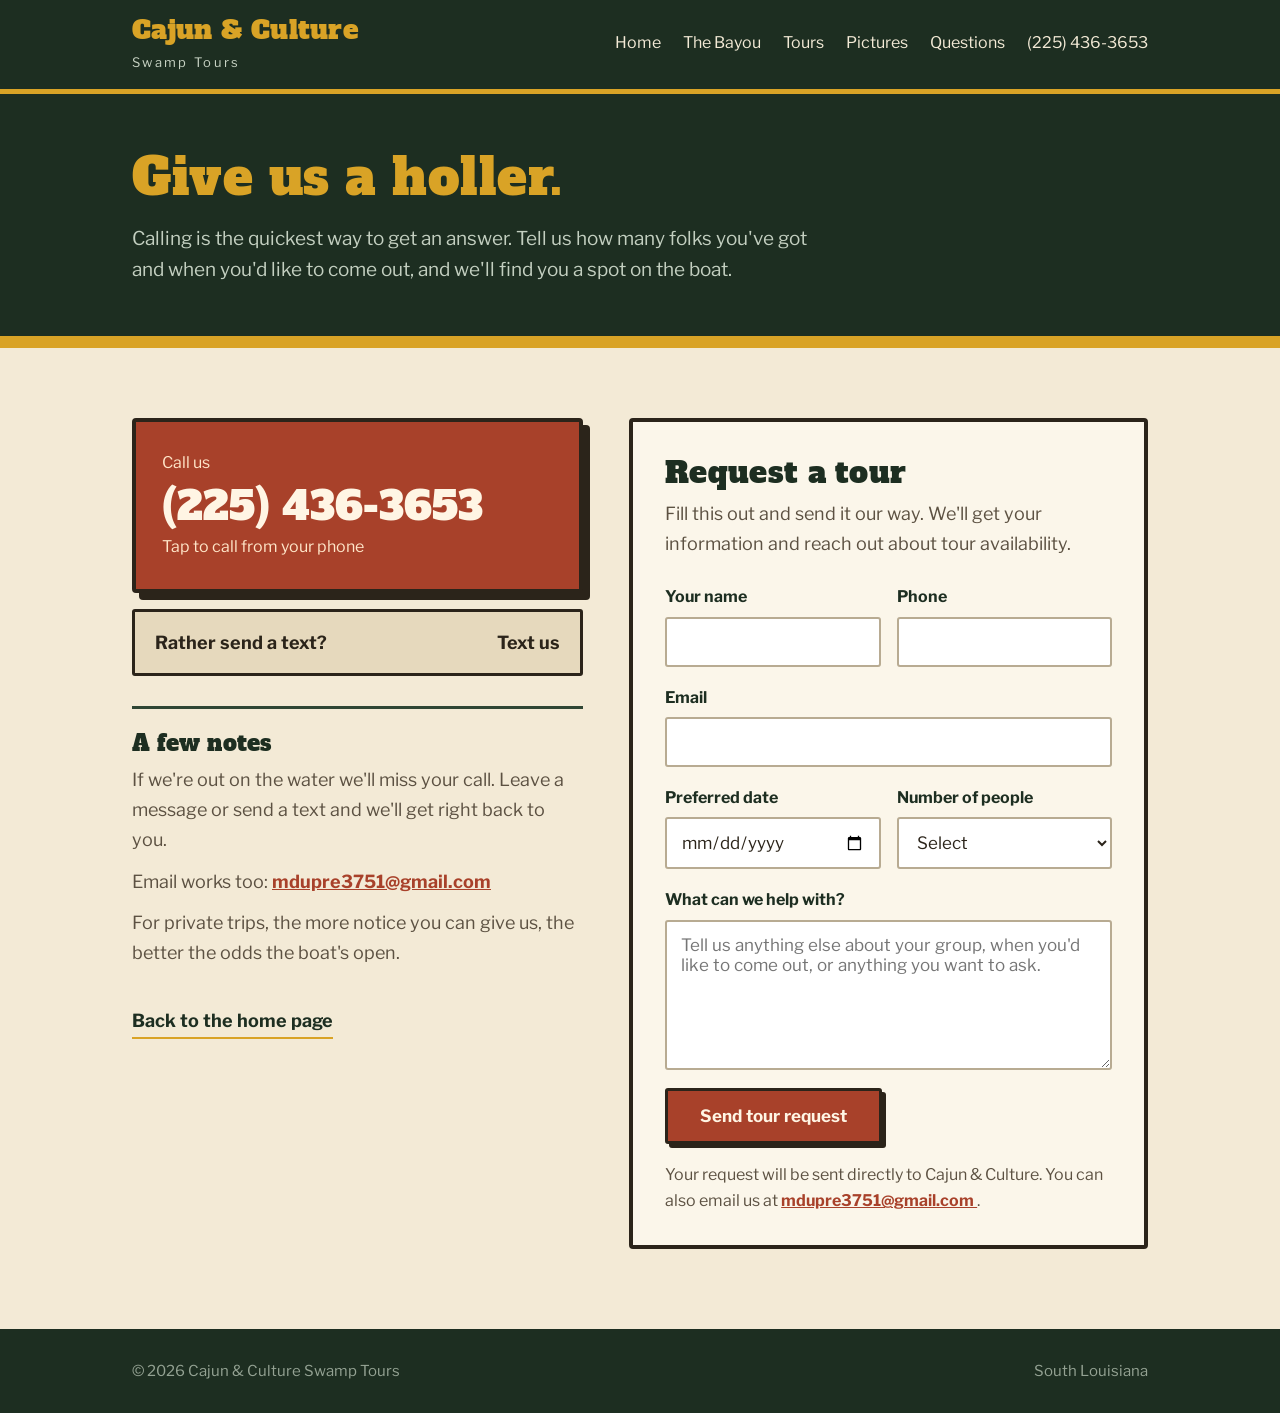
==== commit c5bfd86c: "Update contact.html" ====
--- a/contact.html
+++ b/contact.html
@@ -3,640 +3,767 @@
 
 <head>
 
-    <meta charset="UTF-8">
-
-    <meta
-        name="viewport"
-        content="width=device-width, initial-scale=1.0"
-    >
-
-    <meta
-        name="description"
-        content="Contact Cajun & Culture Swamp Tours to plan your South Louisiana swamp tour."
-    >
-
-    <meta name="theme-color" content="#cbd8cc">
-
-    <title>Contact | Cajun & Culture Swamp Tours</title>
-
-    <link rel="preconnect" href="https://fonts.googleapis.com">
-
-    <link
-        rel="preconnect"
-        href="https://fonts.gstatic.com"
-        crossorigin
-    >
-
-    <link
-        href="https://fonts.googleapis.com/css2?family=DM+Sans:wght@400;500;600;700;800&family=Fraunces:opsz,wght@9..144,600;9..144,700;9..144,800&display=swap"
-        rel="stylesheet"
-    >
-
-    <link rel="stylesheet" href="style.css">
-
-
-    <style>
-
-        /* =========================
-           CONTACT PAGE
-        ========================= */
-
-        .contact-page {
-            min-height: 100vh;
-            padding: 165px 20px 100px;
-            position: relative;
-            overflow: hidden;
-
-            background:
-                radial-gradient(
-                    circle at 15% 10%,
-                    rgba(255,255,255,.42),
-                    transparent 30rem
-                ),
-                #c9d8cf;
-        }
-
-
-        .contact-page::after {
-            content: "";
-            position: absolute;
-            right: -180px;
-            bottom: -220px;
-
-            width: 600px;
-            height: 600px;
-
-            border-radius: 50%;
-
-            background: rgba(35,72,60,.07);
-
-            pointer-events: none;
-        }
-
-
-        .contact-shell {
-            width: min(1120px, 100%);
-            margin: auto;
-
-            display: grid;
-            grid-template-columns: .9fr 1.1fr;
-
-            gap: 55px;
-            align-items: center;
-
-            position: relative;
-            z-index: 2;
-        }
-
-
-
-        /* =========================
-           LEFT SIDE
-        ========================= */
-
-        .contact-intro {
-            max-width: 520px;
-        }
-
-
-        .contact-kicker {
-            display: inline-flex;
-            align-items: center;
-            gap: 10px;
-
-            color: #c86b3c;
-
-            font-size: .76rem;
-            font-weight: 800;
-
-            letter-spacing: .13em;
-            text-transform: uppercase;
-        }
-
-
-        .contact-kicker::before {
-            content: "";
-
-            width: 38px;
-            height: 3px;
-
-            border-radius: 999px;
-
-            background: #d6a14d;
-        }
-
-
-        .contact-intro h1 {
-            margin-top: 20px;
-
-            color: #17342c;
-
-            font-family: "Fraunces", serif;
-
-            font-size: clamp(3.4rem, 7vw, 6.5rem);
-
-            line-height: .93;
-
-            letter-spacing: -.055em;
-        }
-
-
-        .contact-intro h1 span {
-            display: block;
-
-            color: #c86b3c;
-        }
-
-
-        .contact-intro > p {
-            margin-top: 25px;
-
-            color: #44564d;
-
-            font-size: 1.08rem;
-
-            line-height: 1.8;
-        }
-
-
-
-        /* =========================
-           CALL CARD
-        ========================= */
-
-        .call-card {
-            margin-top: 34px;
-
-            padding: 26px;
-
-            display: flex;
-            align-items: center;
-
-            gap: 20px;
-
-            border-radius: 20px;
-
-            background: #23483c;
-
-            color: white;
-
-            text-decoration: none;
-
-            box-shadow:
-                0 22px 55px
-                rgba(23,52,44,.22);
-
-            transition:
-                transform .2s ease,
-                box-shadow .2s ease;
-        }
-
-
-        .call-card:hover {
-            transform: translateY(-4px);
-
-            box-shadow:
-                0 28px 65px
-                rgba(23,52,44,.28);
-        }
-
-
-        .call-icon {
-            width: 62px;
-            height: 62px;
-
-            flex: 0 0 62px;
-
-            display: grid;
-            place-items: center;
-
-            border-radius: 50%;
-
-            background: #c86b3c;
-
-            font-size: 1.6rem;
-        }
-
-
-        .call-card small {
-            display: block;
-
-            color: rgba(255,255,255,.65);
-
-            font-size: .73rem;
-
-            font-weight: 800;
-
-            letter-spacing: .1em;
-
-            text-transform: uppercase;
-        }
-
-
-        .call-card strong {
-            display: block;
-
-            margin-top: 3px;
-
-            font-family: "Fraunces", serif;
-
-            font-size: 1.8rem;
-
-            line-height: 1.1;
-        }
-
-
-        .call-note {
-            display: block;
-
-            margin-top: 5px;
-
-            color: rgba(255,255,255,.7);
-
-            font-size: .8rem;
-        }
-
-
-
-        /* =========================
-           TEXT BUTTON
-        ========================= */
-
-        .text-link-card {
-            margin-top: 12px;
-
-            padding: 15px 18px;
-
-            display: flex;
-            justify-content: space-between;
-            align-items: center;
-
-            gap: 15px;
-
-            border:
-                1px solid
-                rgba(35,72,60,.15);
-
-            border-radius: 14px;
-
-            background: rgba(255,255,255,.27);
-
-            color: #17342c;
-
-            text-decoration: none;
-
-            font-weight: 800;
-        }
-
-
-        .text-link-card span:last-child {
-            color: #c86b3c;
-        }
-
-
-
-        /* =========================
-           DIRECT EMAIL
-        ========================= */
-
-        .direct-email-card {
-            margin-top: 12px;
-
-            padding: 15px 18px;
-
-            display: block;
-
-            border:
-                1px solid
-                rgba(35,72,60,.15);
-
-            border-radius: 14px;
-
-            background: rgba(255,255,255,.27);
-
-            color: #17342c;
-
-            text-decoration: none;
-        }
-
-
-        .direct-email-card small {
-            display: block;
-
-            color: #66756d;
-
-            font-size: .72rem;
-
-            font-weight: 800;
-
-            letter-spacing: .08em;
-
-            text-transform: uppercase;
-        }
-
-
-        .direct-email-card strong {
-            display: block;
-
-            margin-top: 3px;
-
-            font-size: .95rem;
-
-            overflow-wrap: anywhere;
-        }
-
-
-
-        /* =========================
-           FORM CARD
-        ========================= */
-
-        .contact-form-card {
-            padding: 38px;
-
-            border-radius: 26px;
-
-            background: rgba(248,245,237,.97);
-
-            box-shadow:
-                0 25px 70px
-                rgba(23,52,44,.17);
-        }
-
-
-        .form-kicker {
-            color: #c86b3c;
-
-            font-size: .73rem;
-
-            font-weight: 800;
-
-            letter-spacing: .12em;
-
-            text-transform: uppercase;
-        }
-
-
-        .contact-form-card h2 {
-            margin-top: 8px;
-
-            color: #17342c;
-
-            font-family: "Fraunces", serif;
-
-            font-size: 2.5rem;
-
-            line-height: 1.05;
-        }
-
-
-        .contact-form-card > p {
-            margin-top: 12px;
-
-            color: #5d6a64;
-
-            line-height: 1.65;
-        }
-
-
-        .contact-form {
-            margin-top: 28px;
-
-            display: grid;
-
-            gap: 17px;
-        }
-
-
-        .form-row {
-            display: grid;
-
-            grid-template-columns:
-                repeat(2, 1fr);
-
-            gap: 14px;
-        }
-
-
-        .contact-form label {
-            display: grid;
-
-            gap: 7px;
-        }
-
-
-        .contact-form label > span {
-            color: #17342c;
-
-            font-size: .78rem;
-
-            font-weight: 800;
-        }
-
-
-        .contact-form input,
-        .contact-form select,
-        .contact-form textarea {
-            width: 100%;
-
-            padding: 14px 15px;
-
-            border:
-                1px solid
-                rgba(31,41,36,.14);
-
-            border-radius: 12px;
-
-            background: white;
-
-            color: #1f2924;
-
-            outline: none;
-        }
-
-
-        .contact-form textarea {
-            min-height: 150px;
-
-            resize: vertical;
-        }
-
-
-        .contact-form input:focus,
-        .contact-form select:focus,
-        .contact-form textarea:focus {
-            border-color: #5f7f70;
-
-            box-shadow:
-                0 0 0 3px
-                rgba(95,127,112,.12);
-        }
-
-
-        .send-button {
-            min-height: 56px;
-
-            padding: 0 24px;
-
-            border: 0;
-
-            border-radius: 13px;
-
-            background: #c86b3c;
-
-            color: white;
-
-            font-weight: 800;
-
-            cursor: pointer;
-
-            box-shadow:
-                6px 7px 0
-                rgba(146,67,36,.16);
-
-            transition:
-                transform .2s ease;
-        }
-
-
-        .send-button:hover {
-            transform: translateY(-2px);
-        }
-
-
-        .form-note {
-            color: #69766f;
-
-            font-size: .76rem;
-
-            line-height: 1.6;
-
-            text-align: center;
-        }
-
-
-        .form-note a {
-            color: #23483c;
-
-            font-weight: 800;
-        }
-
-
-
-        /* =========================
-           BACK HOME
-        ========================= */
-
-        .back-home {
-            margin-top: 30px;
-
-            display: inline-flex;
-            align-items: center;
-
-            gap: 8px;
-
-            color: #23483c;
-
-            font-weight: 800;
-
-            text-decoration: none;
-        }
-
-
-        .back-home:hover {
-            color: #c86b3c;
-        }
-
-
-
-        /* =========================
-           MOBILE
-        ========================= */
-
-        @media (max-width: 850px) {
-
-            .contact-page {
-                padding-top: 130px;
-            }
-
-
-            .contact-shell {
-                grid-template-columns: 1fr;
-            }
-
-
-            .contact-intro {
-                max-width: none;
-            }
-
-        }
-
-
-        @media (max-width: 600px) {
-
-            .contact-page {
-                padding:
-                    115px 14px
-                    70px;
-            }
-
-
-            .contact-intro h1 {
-                font-size:
-                    clamp(
-                        3rem,
-                        16vw,
-                        4.5rem
-                    );
-            }
-
-
-            .call-card {
-                padding: 19px;
-
-                gap: 14px;
-            }
-
-
-            .call-icon {
-                width: 52px;
-                height: 52px;
-
-                flex-basis: 52px;
-            }
-
-
-            .call-card strong {
-                font-size: 1.45rem;
-            }
-
-
-            .text-link-card {
-                align-items: flex-start;
-
-                flex-direction: column;
-
-                gap: 2px;
-            }
-
-
-            .contact-form-card {
-                padding: 25px 20px;
-            }
-
-
-            .contact-form-card h2 {
-                font-size: 2rem;
-            }
-
-
-            .form-row {
-                grid-template-columns: 1fr;
-            }
-
-        }
-
-    </style>
+<meta charset="UTF-8">
+<meta name="viewport" content="width=device-width, initial-scale=1.0">
+
+<meta
+    name="description"
+    content="Call or message Cajun & Culture Swamp Tours to plan a swamp tour in South Louisiana."
+>
+
+<meta name="theme-color" content="#1d2e21">
+
+<title>Contact | Cajun &amp; Culture Swamp Tours</title>
+
+<link rel="preconnect" href="https://fonts.googleapis.com">
+<link rel="preconnect" href="https://fonts.gstatic.com" crossorigin>
+
+<link
+    href="https://fonts.googleapis.com/css2?family=Alfa+Slab+One&family=Libre+Franklin:ital,wght@0,400;0,600;0,700;1,400&display=swap"
+    rel="stylesheet"
+>
+
+<style>
+
+/* ============================================================
+   CAJUN & CULTURE — CONTACT PAGE
+   ============================================================ */
+
+:root {
+    --paper:      #f3ead6;
+    --paper-dark: #e6d9bd;
+    --cypress:    #1d2e21;
+    --cypress-lt: #2f4634;
+    --brick:      #a8412a;
+    --gold:       #d9a326;
+    --ink:        #2b241a;
+    --ink-soft:   #5c5142;
+}
+
+* {
+    box-sizing: border-box;
+}
+
+@media (prefers-reduced-motion: reduce) {
+    * {
+        transition: none !important;
+    }
+}
+
+body {
+    margin: 0;
+    background: var(--paper);
+    color: var(--ink);
+
+    font-family:
+        "Libre Franklin",
+        Helvetica,
+        Arial,
+        sans-serif;
+
+    font-size: 18px;
+    line-height: 1.65;
+}
+
+h1,
+h2,
+h3,
+.sign-name {
+    font-family:
+        "Alfa Slab One",
+        Georgia,
+        serif;
+
+    font-weight: 400;
+    line-height: 1.1;
+    letter-spacing: 0.01em;
+    margin: 0;
+}
+
+.wrap {
+    width: 100%;
+    max-width: 1060px;
+
+    margin: 0 auto;
+
+    padding:
+        0 22px;
+}
+
+:focus-visible {
+    outline:
+        3px solid
+        var(--gold);
+
+    outline-offset:
+        3px;
+}
+
+
+/* ------------------------------------------------------------
+   TOP BAR
+------------------------------------------------------------ */
+
+.topbar {
+    background:
+        var(--cypress);
+
+    color:
+        var(--paper);
+
+    border-bottom:
+        5px solid
+        var(--gold);
+}
+
+.topbar .wrap {
+    display: flex;
+
+    align-items: center;
+    justify-content: space-between;
+
+    gap: 18px;
+
+    flex-wrap: wrap;
+
+    padding-top: 16px;
+    padding-bottom: 16px;
+}
+
+.logo {
+    display: block;
+
+    color:
+        var(--paper);
+
+    text-decoration: none;
+}
+
+.logo .sign-name {
+    font-size: 26px;
+
+    color:
+        var(--gold);
+}
+
+.logo .sub {
+    display: block;
+
+    font-size: 13px;
+
+    letter-spacing:
+        0.18em;
+
+    color:
+        #c8d3c4;
+
+    margin-top: 4px;
+}
+
+.menu {
+    display: flex;
+
+    align-items: center;
+
+    gap: 22px;
+
+    flex-wrap: wrap;
+}
+
+.menu a {
+    color:
+        var(--paper);
+
+    text-decoration: none;
+
+    font-size: 16px;
+
+    padding:
+        4px 0;
+
+    border-bottom:
+        2px solid
+        transparent;
+}
+
+.menu a:hover,
+.menu a:focus-visible {
+    border-bottom-color:
+        var(--gold);
+}
+
+
+/* ------------------------------------------------------------
+   PAGE HEADING
+------------------------------------------------------------ */
+
+.page-head {
+    background:
+        var(--cypress);
+
+    color:
+        #e9e2d0;
+
+    padding:
+        56px 0 50px;
+}
+
+.page-head h1 {
+    font-size:
+        clamp(
+            32px,
+            5.4vw,
+            50px
+        );
+
+    color:
+        var(--gold);
+
+    max-width:
+        22ch;
+}
+
+.page-head p {
+    margin:
+        18px 0 0;
+
+    font-size:
+        19px;
+
+    color:
+        #c3cfc0;
+
+    max-width:
+        52ch;
+}
+
+.band {
+    background:
+        var(--gold);
+
+    height:
+        12px;
+}
+
+
+/* ------------------------------------------------------------
+   MAIN LAYOUT
+------------------------------------------------------------ */
+
+.contact-grid {
+    display: grid;
+
+    grid-template-columns:
+        1fr 1.15fr;
+
+    gap: 46px;
+
+    align-items: start;
+
+    padding:
+        70px 0 80px;
+}
+
+
+/* ------------------------------------------------------------
+   PHONE
+------------------------------------------------------------ */
+
+.call-block {
+    display: block;
+
+    background:
+        var(--brick);
+
+    color:
+        #fff3df;
+
+    text-decoration: none;
+
+    border:
+        4px solid
+        var(--ink);
+
+    border-radius:
+        4px;
+
+    box-shadow:
+        7px 7px 0
+        var(--ink);
+
+    padding:
+        28px 26px;
+}
+
+.call-block span {
+    display: block;
+
+    font-size:
+        16px;
+
+    color:
+        #ffe6c9;
+}
+
+.call-block .number {
+    font-family:
+        "Alfa Slab One",
+        Georgia,
+        serif;
+
+    font-size:
+        clamp(
+            30px,
+            5vw,
+            40px
+        );
+
+    line-height:
+        1.1;
+
+    margin:
+        8px 0 6px;
+
+    color:
+        #fff5e4;
+}
+
+.call-block:hover,
+.call-block:focus-visible {
+    background:
+        #8f3523;
+
+    box-shadow:
+        3px 3px 0
+        var(--ink);
+
+    transform:
+        translate(
+            4px,
+            4px
+        );
+}
+
+
+/* ------------------------------------------------------------
+   TEXT BUTTON
+------------------------------------------------------------ */
+
+.text-block {
+    display: flex;
+
+    justify-content:
+        space-between;
+
+    align-items:
+        center;
+
+    gap:
+        14px;
+
+    margin-top:
+        16px;
+
+    background:
+        var(--paper-dark);
+
+    color:
+        var(--ink);
+
+    text-decoration:
+        none;
+
+    font-weight:
+        700;
+
+    border:
+        3px solid
+        var(--ink);
+
+    border-radius:
+        3px;
+
+    padding:
+        16px 20px;
+}
+
+.text-block:hover,
+.text-block:focus-visible {
+    background:
+        var(--gold);
+}
+
+
+/* ------------------------------------------------------------
+   NOTES
+------------------------------------------------------------ */
+
+.hours {
+    margin-top:
+        30px;
+
+    border-top:
+        3px solid
+        var(--cypress-lt);
+
+    padding-top:
+        22px;
+}
+
+.hours h2 {
+    font-size:
+        22px;
+
+    color:
+        var(--cypress);
+
+    margin-bottom:
+        10px;
+}
+
+.hours p {
+    margin:
+        0 0 12px;
+
+    color:
+        var(--ink-soft);
+}
+
+.hours a {
+    color:
+        var(--brick);
+
+    font-weight:
+        700;
+}
+
+.back {
+    display:
+        inline-block;
+
+    margin-top:
+        26px;
+
+    color:
+        var(--cypress);
+
+    font-weight:
+        700;
+
+    text-decoration:
+        none;
+
+    border-bottom:
+        2px solid
+        var(--gold);
+
+    padding-bottom:
+        2px;
+}
+
+.back:hover,
+.back:focus-visible {
+    color:
+        var(--brick);
+}
+
+
+/* ------------------------------------------------------------
+   MESSAGE FORM
+------------------------------------------------------------ */
+
+.form-card {
+    background:
+        #fbf6ea;
+
+    border:
+        4px solid
+        var(--ink);
+
+    border-radius:
+        4px;
+
+    padding:
+        34px 32px 30px;
+}
+
+.form-card h2 {
+    font-size:
+        30px;
+
+    color:
+        var(--cypress);
+
+    margin-bottom:
+        10px;
+}
+
+.form-card > p {
+    margin:
+        0 0 26px;
+
+    color:
+        var(--ink-soft);
+
+    max-width:
+        46ch;
+}
+
+form {
+    display:
+        grid;
+
+    gap:
+        18px;
+}
+
+.two-up {
+    display:
+        grid;
+
+    grid-template-columns:
+        1fr 1fr;
+
+    gap:
+        16px;
+}
+
+label {
+    display:
+        grid;
+
+    gap:
+        6px;
+}
+
+label > span {
+    font-weight:
+        700;
+
+    font-size:
+        16px;
+
+    color:
+        var(--cypress);
+}
+
+input,
+select,
+textarea {
+    width:
+        100%;
+
+    font-family:
+        inherit;
+
+    font-size:
+        17px;
+
+    color:
+        var(--ink);
+
+    background:
+        #fff;
+
+    padding:
+        13px 14px;
+
+    border:
+        2px solid
+        #b8ab92;
+
+    border-radius:
+        3px;
+}
+
+textarea {
+    min-height:
+        150px;
+
+    resize:
+        vertical;
+}
+
+input:focus,
+select:focus,
+textarea:focus {
+    outline:
+        none;
+
+    border-color:
+        var(--cypress);
+
+    box-shadow:
+        0 0 0 3px
+        rgba(
+            217,
+            163,
+            38,
+            0.45
+        );
+}
+
+.send {
+    justify-self:
+        start;
+
+    font-family:
+        inherit;
+
+    font-weight:
+        700;
+
+    font-size:
+        17px;
+
+    color:
+        #fff5e4;
+
+    background:
+        var(--brick);
+
+    padding:
+        15px 32px;
+
+    border:
+        3px solid
+        var(--ink);
+
+    border-radius:
+        3px;
+
+    box-shadow:
+        4px 4px 0
+        var(--ink);
+
+    cursor:
+        pointer;
+}
+
+.send:hover,
+.send:focus-visible {
+    background:
+        #8f3523;
+
+    box-shadow:
+        2px 2px 0
+        var(--ink);
+
+    transform:
+        translate(
+            2px,
+            2px
+        );
+}
+
+.form-note {
+    margin:
+        0;
+
+    font-size:
+        16px;
+
+    color:
+        var(--ink-soft);
+}
+
+.form-note a {
+    color:
+        var(--brick);
+
+    font-weight:
+        700;
+}
+
+
+/* ------------------------------------------------------------
+   FOOTER
+------------------------------------------------------------ */
+
+footer {
+    background:
+        var(--cypress);
+
+    color:
+        #94a293;
+
+    padding:
+        30px 0;
+
+    font-size:
+        15px;
+}
+
+footer .wrap {
+    display:
+        flex;
+
+    justify-content:
+        space-between;
+
+    gap:
+        16px;
+
+    flex-wrap:
+        wrap;
+}
+
+
+/* ------------------------------------------------------------
+   MOBILE
+------------------------------------------------------------ */
+
+@media (max-width: 860px) {
+
+    body {
+        font-size:
+            17px;
+    }
+
+    .topbar .wrap {
+        justify-content:
+            flex-start;
+    }
+
+    .menu {
+        gap:
+            16px;
+    }
+
+    .page-head {
+        padding:
+            40px 0 36px;
+    }
+
+    .contact-grid {
+        grid-template-columns:
+            1fr;
+
+        gap:
+            36px;
+
+        padding:
+            46px 0 56px;
+    }
+
+    .two-up {
+        grid-template-columns:
+            1fr;
+    }
+
+    .form-card {
+        padding:
+            26px 20px 24px;
+    }
+
+    .form-card h2 {
+        font-size:
+            26px;
+    }
+
+}
+
+</style>
 
 </head>
 
@@ -644,114 +771,39 @@
 <body>
 
 
-    <!-- =========================
-         HEADER
-    ========================== -->
-
-    <header
-        class="site-header scrolled"
-        id="siteHeader"
-    >
-
-        <div class="nav-wrap">
-
-
-            <a
-                class="brand"
-                href="index.html"
-                aria-label="Cajun and Culture home"
-            >
-
-                <div class="brand-mark">
-                    C&C
-                </div>
-
-
-                <div class="brand-copy">
-
-                    <strong>
-                        Cajun & Culture
-                    </strong>
-
-                    <span>
-                        Swamp Tours
-                    </span>
-
-                </div>
-
-            </a>
-
-
-
-            <nav
-                class="desktop-nav"
-                aria-label="Main navigation"
-            >
-
-                <a href="index.html#experience">
-                    Experience
-                </a>
-
-                <a href="index.html#tours">
-                    Tours
-                </a>
-
-                <a href="index.html#gallery">
-                    Gallery
-                </a>
-
-                <a href="index.html#guide">
-                    Meet Your Guide
-                </a>
-
-                <a href="index.html#faq">
-                    FAQ
-                </a>
-
-            </nav>
-
-
-
-            <a
-                class="nav-book-button"
-                href="tel:+12254363653"
-            >
-                Call Us
-            </a>
-
-
-
-            <button
-                class="menu-button"
-                id="menuButton"
-                type="button"
-                aria-label="Open navigation menu"
-                aria-expanded="false"
-                aria-controls="mobileMenu"
-            >
-
-                <span></span>
-                <span></span>
-                <span></span>
-
-            </button>
-
-
-        </div>
-
-
-
-        <div
-            class="mobile-menu"
-            id="mobileMenu"
+<!-- ===================== TOP BAR ===================== -->
+
+<header class="topbar">
+
+    <div class="wrap">
+
+        <a
+            class="logo"
+            href="index.html"
+        >
+
+            <span class="sign-name">
+                Cajun &amp; Culture
+            </span>
+
+            <span class="sub">
+                Swamp Tours
+            </span>
+
+        </a>
+
+
+        <nav
+            class="menu"
+            aria-label="Main"
         >
 
             <a href="index.html">
                 Home
             </a>
 
-            <a href="index.html#experience">
-                Experience
+            <a href="index.html#bayou">
+                The Bayou
             </a>
 
             <a href="index.html#tours">
@@ -759,562 +811,387 @@
             </a>
 
             <a href="index.html#gallery">
-                Gallery
+                Pictures
             </a>
 
-            <a href="index.html#guide">
-                Meet Your Guide
+            <a href="index.html#questions">
+                Questions
             </a>
 
-            <a href="index.html#faq">
-                FAQ
+            <a href="tel:+12254363653">
+                (225) 436-3653
             </a>
 
+        </nav>
+
+    </div>
+
+</header>
+
+
+
+<!-- ===================== PAGE HEADING ===================== -->
+
+<div class="page-head">
+
+    <div class="wrap">
+
+        <h1>
+            Give us a holler.
+        </h1>
+
+        <p>
+            Calling is the quickest way to get an answer.
+            Tell us how many folks you've got and when you'd
+            like to come out, and we'll find you a spot on the boat.
+        </p>
+
+    </div>
+
+</div>
+
+<div class="band"></div>
+
+
+
+<!-- ===================== CONTACT ===================== -->
+
+<main class="wrap">
+
+    <div class="contact-grid">
+
+
+        <!-- PHONE / TEXT / EMAIL -->
+
+        <section>
+
 
             <a
-                class="mobile-book-button"
+                class="call-block"
                 href="tel:+12254363653"
             >
-                Call (225) 436-3653
+
+                <span>
+                    Call us
+                </span>
+
+                <span class="number">
+                    (225) 436-3653
+                </span>
+
+                <span>
+                    Tap to call from your phone
+                </span>
+
             </a>
 
 
-        </div>
-
-
-    </header>
-
-
-
-    <!-- =========================
-         CONTACT PAGE
-    ========================== -->
-
-    <main class="contact-page">
-
-
-        <div class="contact-shell">
-
-
-            <!-- LEFT SIDE -->
-
-            <section class="contact-intro">
-
-
-                <span class="contact-kicker">
-                    Let's hit the water
+
+            <a
+                class="text-block"
+                href="sms:+12254363653"
+            >
+
+                <span>
+                    Rather send a text?
                 </span>
 
-
-                <h1>
-
-                    Ready for the
-
-                    <span>
-                        bayou?
-                    </span>
-
-                </h1>
-
+                <span>
+                    Text us
+                </span>
+
+            </a>
+
+
+
+            <div class="hours">
+
+                <h2>
+                    A few notes
+                </h2>
 
                 <p>
-
-                    Ready to plan a swamp tour or just have a question?
-                    Give Cajun & Culture a call, send us a text, or fill
-                    out the tour request form. We'll help you with
-                    availability, tour details, and anything you need
-                    before heading out on the water.
-
+                    If we're out on the water we'll miss your call.
+                    Leave a message or send a text and we'll get
+                    right back to you.
                 </p>
 
-
-
-                <!-- CALL -->
-
-                <a
-                    class="call-card"
-                    href="tel:+12254363653"
-                >
-
-                    <div class="call-icon">
-                        ☎
-                    </div>
-
-
-                    <div>
-
-                        <small>
-                            Call Cajun & Culture
-                        </small>
-
-                        <strong>
-                            (225) 436-3653
-                        </strong>
-
-                        <span class="call-note">
-                            Tap here to call
+                <p>
+                    Email works too:
+                    <a href="mailto:mdupre3751@gmail.com">
+                        mdupre3751@gmail.com
+                    </a>
+                </p>
+
+                <p>
+                    For private trips, the more notice you can give us,
+                    the better the odds the boat's open.
+                </p>
+
+            </div>
+
+
+
+            <a
+                class="back"
+                href="index.html"
+            >
+                Back to the home page
+            </a>
+
+
+        </section>
+
+
+
+        <!-- ===================== BASIN FORM ===================== -->
+
+        <section class="form-card">
+
+            <h2>
+                Request a tour
+            </h2>
+
+            <p>
+                Fill this out and send it our way.
+                We'll get your information and reach out about
+                tour availability.
+            </p>
+
+
+            <form
+                action="https://usebasin.com/f/6ea07214213e"
+                method="POST"
+            >
+
+
+                <!-- NAME + PHONE -->
+
+                <div class="two-up">
+
+                    <label>
+
+                        <span>
+                            Your name
                         </span>
 
-                    </div>
-
-                </a>
-
-
-
-                <!-- TEXT -->
-
-                <a
-                    class="text-link-card"
-                    href="sms:+12254363653"
-                >
-
-                    <span>
-                        Prefer to text?
-                    </span>
-
-                    <span>
-                        Send a Text →
-                    </span>
-
-                </a>
-
-
-
-                <!-- EMAIL -->
-
-                <a
-                    class="direct-email-card"
-                    href="mailto:mdupre3751@gmail.com"
-                >
-
-                    <small>
-                        Email
-                    </small>
-
-                    <strong>
-                        mdupre3751@gmail.com
-                    </strong>
-
-                </a>
-
-
-
-                <a
-                    class="back-home"
-                    href="index.html"
-                >
-                    ← Back to Cajun & Culture
-                </a>
-
-
-            </section>
-
-
-
-            <!-- =========================
-                 BASIN TOUR REQUEST FORM
-            ========================== -->
-
-            <section class="contact-form-card">
-
-
-                <span class="form-kicker">
-                    Tour request
-                </span>
-
-
-                <h2>
-                    Tell us about your trip.
-                </h2>
-
-
-                <p>
-
-                    Send us a few details below and we'll
-                    get back with you about your swamp tour.
-
-                </p>
-
-
-
-                <form
-                    class="contact-form"
-                    action="https://usebasin.com/f/6ea07214213e"
-                    method="POST"
-                >
-
-
-                    <!-- NAME + PHONE -->
-
-                    <div class="form-row">
-
-
-                        <label>
-
-                            <span>
-                                Name
-                            </span>
-
-                            <input
-                                type="text"
-                                name="name"
-                                autocomplete="name"
-                                placeholder="Your name"
-                                required
-                            >
-
-                        </label>
-
-
-
-                        <label>
-
-                            <span>
-                                Phone
-                            </span>
-
-                            <input
-                                type="tel"
-                                name="phone"
-                                autocomplete="tel"
-                                placeholder="Your phone number"
-                                required
-                            >
-
-                        </label>
-
-
-                    </div>
-
-
-
-                    <!-- EMAIL -->
-
-                    <label>
-
-                        <span>
-                            Email
-                        </span>
-
                         <input
-                            type="email"
-                            name="email"
-                            autocomplete="email"
-                            placeholder="Your email address"
+                            type="text"
+                            name="name"
+                            autocomplete="name"
                             required
                         >
 
                     </label>
 
 
-
-                    <!-- DATE + GROUP SIZE -->
-
-                    <div class="form-row">
-
-
-                        <label>
-
-                            <span>
-                                Preferred Tour Date
-                            </span>
-
-                            <input
-                                type="date"
-                                name="preferred_tour_date"
-                            >
-
-                        </label>
-
-
-
-                        <label>
-
-                            <span>
-                                Number of Guests
-                            </span>
-
-                            <select
-                                name="number_of_guests"
-                            >
-
-                                <option value="">
-                                    Select
-                                </option>
-
-                                <option value="1">
-                                    1 guest
-                                </option>
-
-                                <option value="2">
-                                    2 guests
-                                </option>
-
-                                <option value="3">
-                                    3 guests
-                                </option>
-
-                                <option value="4">
-                                    4 guests
-                                </option>
-
-                                <option value="5">
-                                    5 guests
-                                </option>
-
-                                <option value="6">
-                                    6 guests
-                                </option>
-
-                                <option value="7">
-                                    7 guests
-                                </option>
-
-                                <option value="8">
-                                    8 guests
-                                </option>
-
-                                <option value="9+">
-                                    9+ guests
-                                </option>
-
-                            </select>
-
-                        </label>
-
-
-                    </div>
-
-
-
-                    <!-- TOUR TYPE -->
-
                     <label>
 
                         <span>
-                            What are you interested in?
+                            Phone
                         </span>
 
-                        <select name="tour_type">
+                        <input
+                            type="tel"
+                            name="phone"
+                            autocomplete="tel"
+                            required
+                        >
+
+                    </label>
+
+                </div>
+
+
+
+                <!-- EMAIL -->
+
+                <label>
+
+                    <span>
+                        Email
+                    </span>
+
+                    <input
+                        type="email"
+                        name="email"
+                        autocomplete="email"
+                        required
+                    >
+
+                </label>
+
+
+
+                <!-- DATE + GROUP SIZE -->
+
+                <div class="two-up">
+
+                    <label>
+
+                        <span>
+                            Preferred date
+                        </span>
+
+                        <input
+                            type="date"
+                            name="preferred_date"
+                        >
+
+                    </label>
+
+
+                    <label>
+
+                        <span>
+                            Number of people
+                        </span>
+
+                        <select name="group_size">
 
                             <option value="">
-                                Select a tour
+                                Select
                             </option>
 
-                            <option value="Swamp Tour">
-                                Swamp Tour
+                            <option value="1">
+                                1 person
                             </option>
 
-                            <option value="Private Swamp Tour">
-                                Private Swamp Tour
+                            <option value="2">
+                                2 people
                             </option>
 
-                            <option value="Not Sure">
-                                Not sure yet
+                            <option value="3">
+                                3 people
                             </option>
 
+                            <option value="4">
+                                4 people
+                            </option>
+
+                            <option value="5">
+                                5 people
+                            </option>
+
+                            <option value="6">
+                                6 people
+                            </option>
+
+                            <option value="7">
+                                7 people
+                            </option>
+
+                            <option value="8">
+                                8 people
+                            </option>
+
+                            <option value="9+">
+                                9+ people
+                            </option>
+
                         </select>
 
                     </label>
 
-
-
-                    <!-- MESSAGE -->
-
-                    <label>
-
-                        <span>
-                            Message
-                        </span>
-
-                        <textarea
-                            name="message"
-                            placeholder="Tell us about your group, ask a question, or let us know anything else we should know."
-                        ></textarea>
-
-                    </label>
-
-
-
-                    <!-- BASIN SUBJECT -->
-
-                    <input
-                        type="hidden"
-                        name="_subject"
-                        value="New Cajun & Culture Tour Request"
-                    >
-
-
-
-                    <!-- SUBMIT -->
-
-                    <button
-                        class="send-button"
-                        type="submit"
-                    >
-                        Send Tour Request →
-                    </button>
-
-
-
-                    <p class="form-note">
-
-                        Prefer to contact us directly?
-
-                        Call
-
-                        <a href="tel:+12254363653">
-                            (225) 436-3653
-                        </a>
-
-                        or email
-
-                        <a href="mailto:mdupre3751@gmail.com">
-                            mdupre3751@gmail.com
-                        </a>
-
-                    </p>
-
-
-                </form>
-
-
-            </section>
-
-
-        </div>
-
-
-    </main>
-
-
-
-    <!-- =========================
-         FOOTER
-    ========================== -->
-
-    <footer class="site-footer">
-
-
-        <div class="footer-bottom">
-
-
-            <span>
-
-                ©
-
-                <span id="currentYear">
-                    2026
-                </span>
-
-                Cajun & Culture Swamp Tours
-
+                </div>
+
+
+
+                <!-- MESSAGE -->
+
+                <label>
+
+                    <span>
+                        What can we help with?
+                    </span>
+
+                    <textarea
+                        name="message"
+                        placeholder="Tell us anything else about your group, when you'd like to come out, or anything you want to ask."
+                    ></textarea>
+
+                </label>
+
+
+
+                <!-- SUBJECT FOR BASIN -->
+
+                <input
+                    type="hidden"
+                    name="_subject"
+                    value="New Cajun & Culture Swamp Tour Request"
+                >
+
+
+
+                <!-- SUBMIT -->
+
+                <button
+                    class="send"
+                    type="submit"
+                >
+                    Send tour request
+                </button>
+
+
+
+                <p class="form-note">
+
+                    Your request will be sent directly to
+                    Cajun &amp; Culture.
+
+                    You can also email us at
+
+                    <a href="mailto:mdupre3751@gmail.com">
+                        mdupre3751@gmail.com
+                    </a>.
+
+                </p>
+
+
+            </form>
+
+        </section>
+
+
+    </div>
+
+</main>
+
+
+
+<!-- ===================== FOOTER ===================== -->
+
+<footer>
+
+    <div class="wrap">
+
+        <span>
+            &copy;
+            <span id="year">
+                2026
             </span>
-
-
-            <span>
-                Proudly rooted in South Louisiana
-            </span>
-
-
-        </div>
-
-
-    </footer>
-
-
-
-    <!-- =========================
-         PAGE JAVASCRIPT
-    ========================== -->
-
-    <script>
-
-        document.addEventListener(
-            "DOMContentLoaded",
-            function () {
-
-
-                /* CURRENT YEAR */
-
-                const year =
-                    document.getElementById(
-                        "currentYear"
-                    );
-
-
-                if (year) {
-
-                    year.textContent =
-                        new Date().getFullYear();
-
-                }
-
-
-
-                /* MOBILE MENU */
-
-                const menuButton =
-                    document.getElementById(
-                        "menuButton"
-                    );
-
-
-                const mobileMenu =
-                    document.getElementById(
-                        "mobileMenu"
-                    );
-
-
-                if (
-                    menuButton &&
-                    mobileMenu
-                ) {
-
-                    menuButton.addEventListener(
-                        "click",
-                        function () {
-
-
-                            const open =
-                                mobileMenu
-                                    .classList
-                                    .contains("open");
-
-
-                            mobileMenu
-                                .classList
-                                .toggle(
-                                    "open",
-                                    !open
-                                );
-
-
-                            menuButton
-                                .classList
-                                .toggle(
-                                    "active",
-                                    !open
-                                );
-
-
-                            menuButton
-                                .setAttribute(
-                                    "aria-expanded",
-                                    String(!open)
-                                );
-
-
-                        }
-                    );
-
-                }
-
-
-            }
-        );
-
-    </script>
+            Cajun &amp; Culture Swamp Tours
+        </span>
+
+        <span>
+            South Louisiana
+        </span>
+
+    </div>
+
+</footer>
+
+
+
+<!-- ===================== JAVASCRIPT ===================== -->
+
+<script>
+
+    document.getElementById("year").textContent =
+        new Date().getFullYear();
+
+</script>
 
 
 </body>
